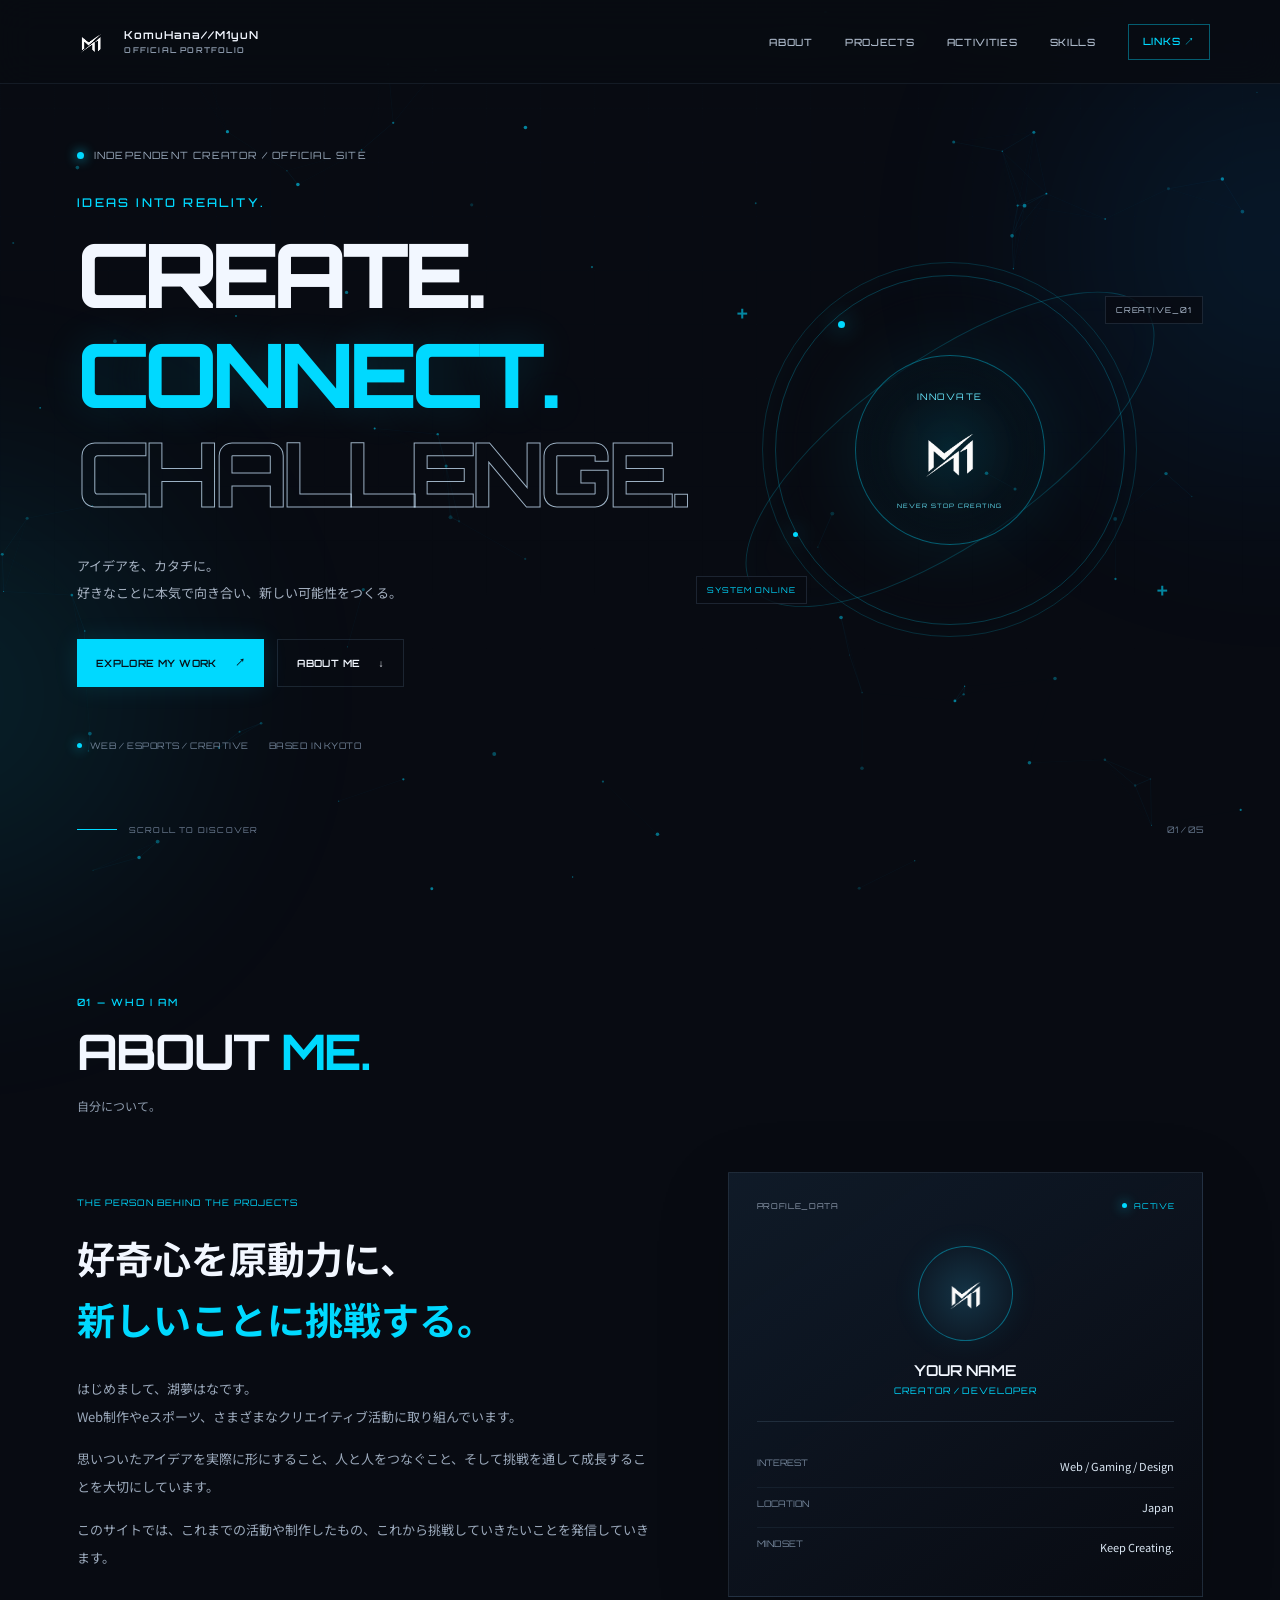
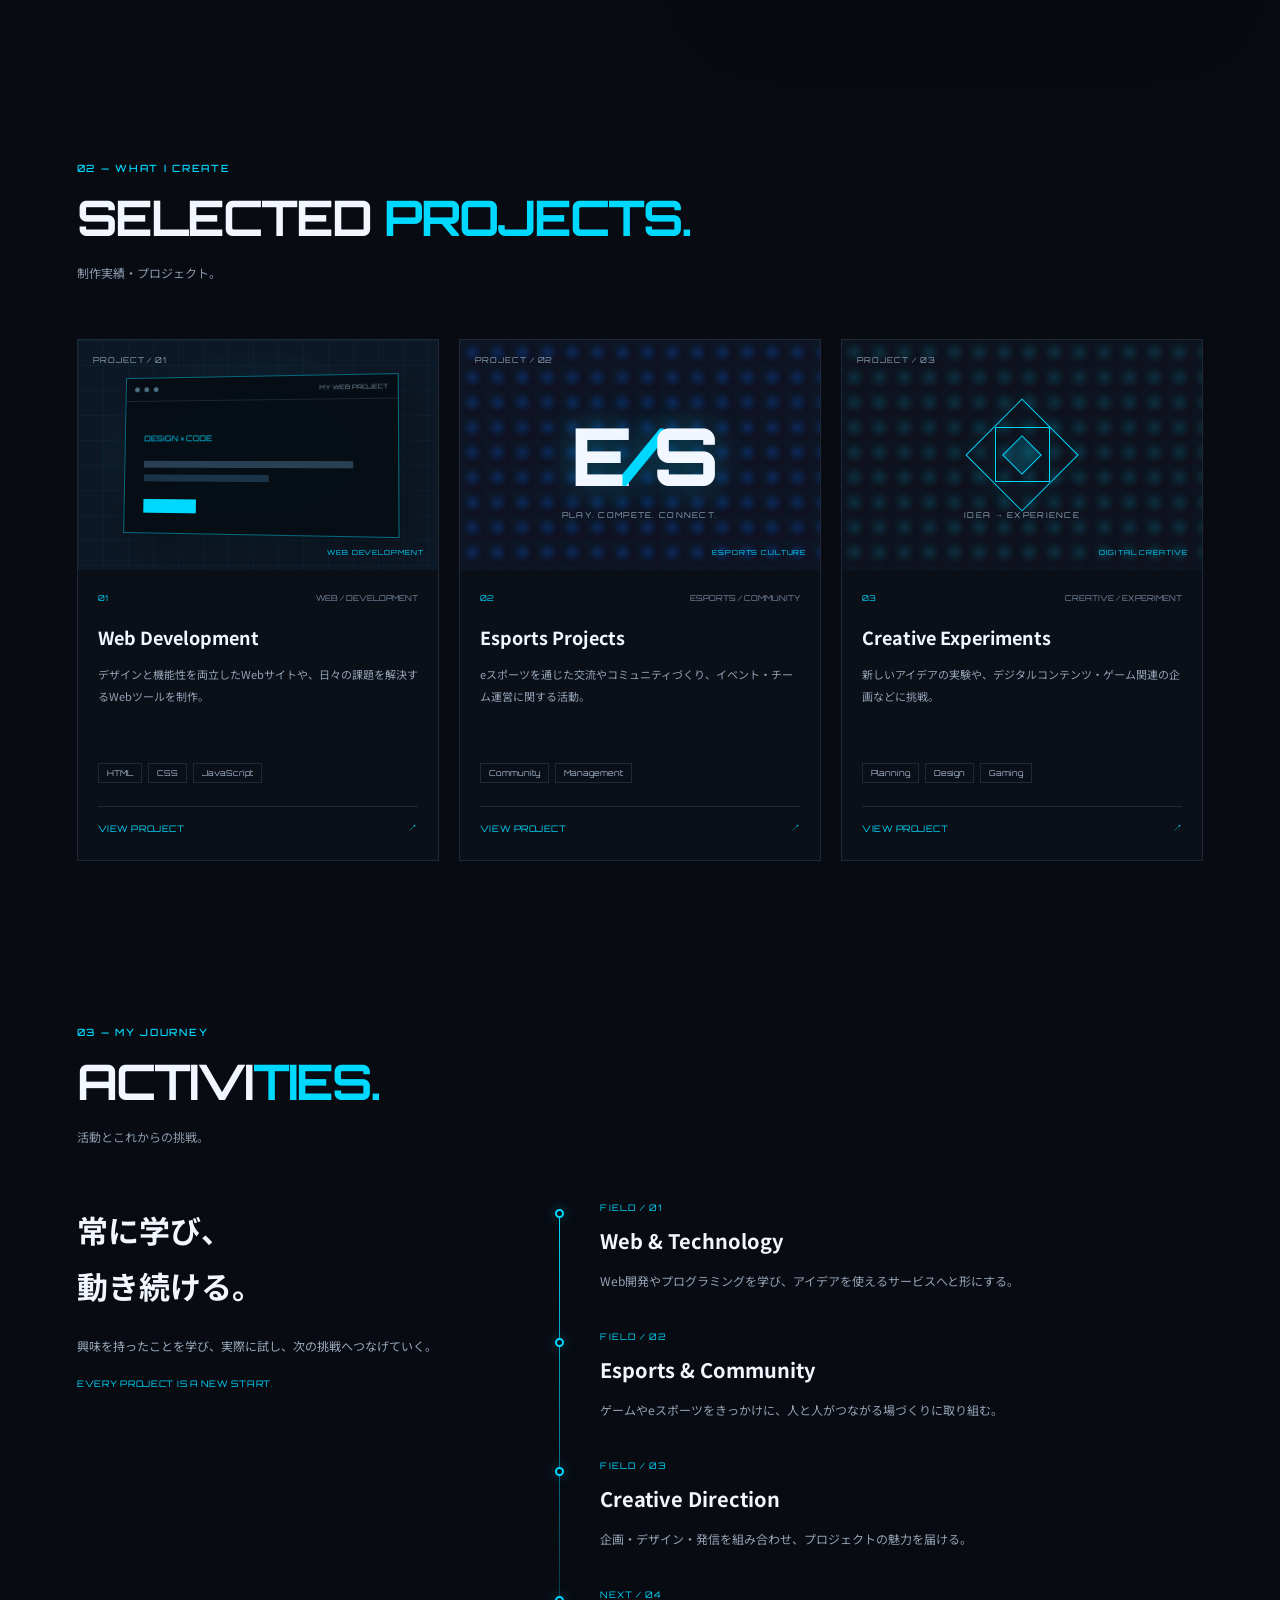
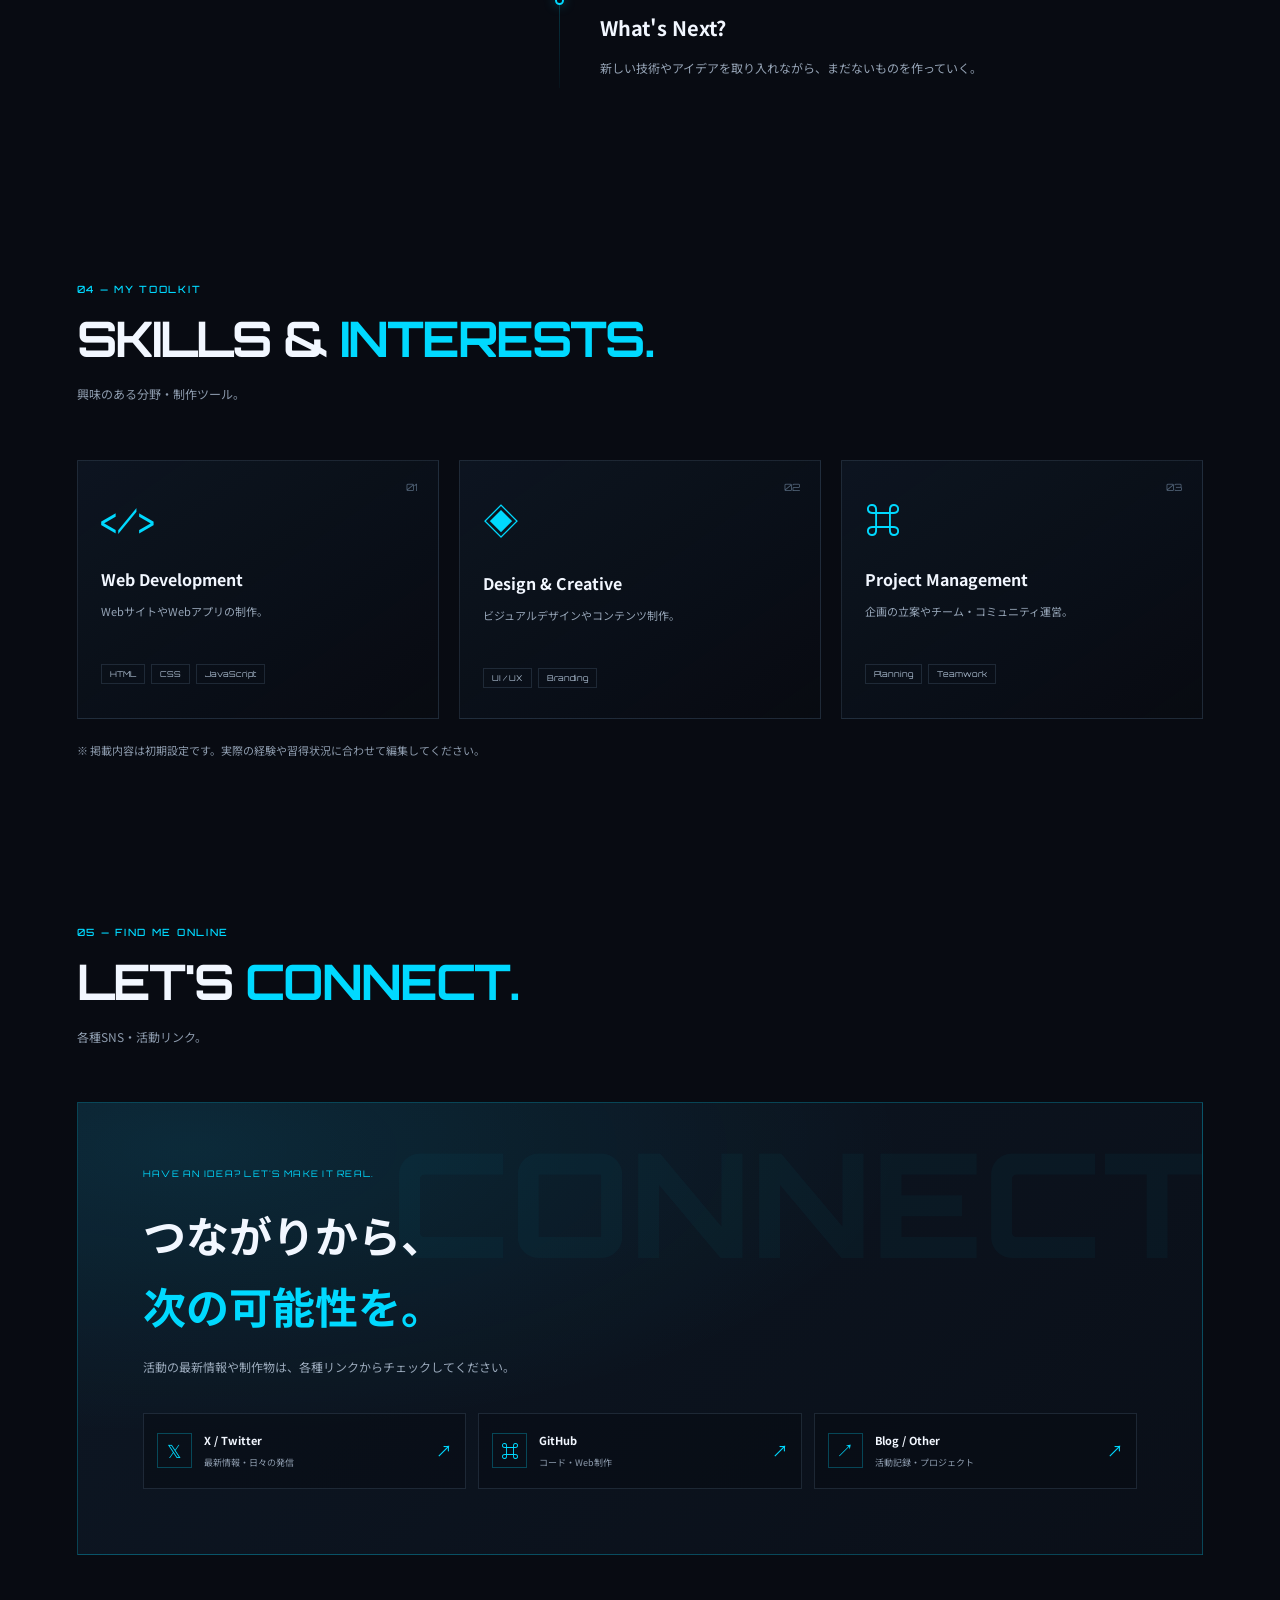
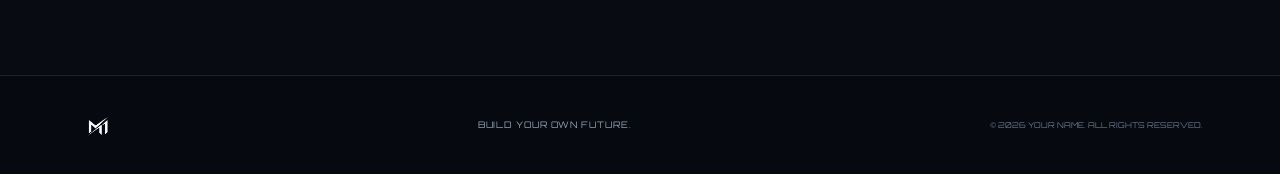
==== index.html @ 6ec0e67c "Update index.html" ====
<!DOCTYPE html>
<html lang="ja">
<head>
<meta charset="UTF-8">
<meta name="viewport" content="width=device-width, initial-scale=1">
<meta name="theme-color" content="#080B12">
<meta name="description" content="湖夢はな//M1yuNの公式サイト。Web制作、eスポーツ、クリエイティブ活動を紹介。">
<title>M1yuN | OFFICIAL PORTFOLIO</title>
<link rel="preconnect" href="https://fonts.googleapis.com"><link rel="preconnect" href="https://fonts.gstatic.com" crossorigin>
<link href="https://fonts.googleapis.com/css2?family=Orbitron:wght@400;500;600;700;800&family=Noto+Sans+JP:wght@400;500;600;700;800&display=swap" rel="stylesheet">
<link rel="icon" href="favicon.png" type="image/x-icon">
<link rel="stylesheet" href="style.css">
<script src="script.js" defer></script>
</head>
<body>
<a class="skip-link" href="#main">maincontents-tp</a>
<!-- LOADING -->
<div class="loader" id="loader" aria-label="Loading">
<div class="loader-inner">
<div class="loader-symbol"><img src="core-top.png" alt="symbol-logo"></div><p class="loader-name">KomuHana//M1yuN</p><div class="loader-track"><span></span></div><p class="loader-caption">INITIALIZING EXPERIENCE...</p></div></div>
<!-- BACKGROUND -->
<canvas id="particles" aria-hidden="true"></canvas>
<div class="background-grid" aria-hidden="true"></div><div class="background-glow glow-one" aria-hidden="true"></div><div class="background-glow glow-two" aria-hidden="true"></div>
<!-- HEADER -->
<header class="site-header" id="top">
<a href="#top" class="brand" aria-label="トップへ"><span class="brand-icon"><img src="core-top.png" alt=""></span><span class="brand-text">KomuHana//M1yuN<small>OFFICIAL PORTFOLIO</small></span></a>
<button class="menu-toggle" id="menuToggle" aria-label="メニューを開く" aria-expanded="false" aria-controls="navMenu"><span></span><span></span><span></span></button>
<nav class="nav-menu" id="navMenu" aria-label="メインナビゲーション">
<a href="#about">ABOUT</a><a href="#projects">PROJECTS</a><a href="#activities">ACTIVITIES</a><a href="#skills">SKILLS</a><a href="#links" class="nav-contact">LINKS <span>↗</span></a>
</nav></header>
<main id="main">
<!-- HERO -->
<section class="hero section-shell" aria-labelledby="hero-title">
<div class="hero-content"><div class="eyebrow reveal"><span class="status-dot"></span>INDEPENDENT CREATOR / OFFICIAL SITE</div><p class="hero-kicker reveal">IDEAS INTO REALITY.</p>
<h1 class="hero-title reveal" id="hero-title">CREATE.<br><span>CONNECT.</span><br><span class="outline-text">CHALLENGE.</span></h1>
<p class="hero-description reveal">アイデアを、カタチに。<br>好きなことに本気で向き合い、新しい可能性をつくる。</p>
<div class="hero-actions reveal"><a href="#projects" class="button button-primary">EXPLORE MY WORK <span>↗</span></a><a href="#about" class="button button-ghost">ABOUT ME <span>↓</span></a></div>
<div class="hero-meta reveal"><span><i></i> WEB / ESPORTS / CREATIVE</span><span>BASED IN KYOTO</span></div></div>
<div class="hero-visual reveal" aria-hidden="true">
<div class="orbit orbit-outer"></div>
<div class="orbit orbit-inner"></div>
<div class="orbit orbit-tilted"></div>
<div class="hero-core">
<span class="core-top">INNOVATE</span>
<span class="core-letter">
<img src="core-top.png" alt="core-logo">
</span>
<span class="core-bottom">NEVER STOP CREATING</span>
</div>
<span class="floating-label label-one">CREATIVE_01</span>
<span class="floating-label label-two">SYSTEM ONLINE</span>
<span class="visual-cross cross-one">+</span>
<span class="visual-cross cross-two">+</span>
</div>
<a href="#about" class="scroll-indicator" aria-label="下へスクロール">
<span class="scroll-line"></span>SCROLL TO DISCOVER</a><span class="hero-index">01 / 05</span>
</section>
<!-- ABOUT -->
<section class="section-shell content-section" id="about">
<div class="section-heading reveal">
<p class="section-index">01 — WHO I AM</p>
<h2>ABOUT <span>ME.</span></h2>
<p class="section-subtitle">自分について。</p>
</div>
<div class="about-layout">
<div class="about-main reveal">
<div class="about-tag">THE PERSON BEHIND THE PROJECTS</div><h3>好奇心を原動力に、<br><span class="accent-text">新しいことに挑戦する。</span></h3>
<p>はじめまして、湖夢はなです。<br>Web制作やeスポーツ、さまざまなクリエイティブ活動に取り組んでいます。</p>
<p>思いついたアイデアを実際に形にすること、人と人をつなぐこと、そして挑戦を通して成長することを大切にしています。</p>
<p>このサイトでは、これまでの活動や制作したもの、これから挑戦していきたいことを発信していきます。</p></div>
<div class="about-side reveal">
<div class="profile-card">
<div class="profile-top">
<span class="profile-code">PROFILE_DATA</span>
<span class="profile-status"><i></i> ACTIVE</span>
</div>
<div class="profile-avatar"><img src="core-top.png" alt="portfolio-logo"></div>
<h3>YOUR NAME</h3>
<p class="profile-role">CREATOR / DEVELOPER</p>
<div class="profile-divider"></div>
<dl class="profile-details">
<div><dt>INTEREST</dt><dd>Web / Gaming / Design</dd></div>
<div><dt>LOCATION</dt><dd>Japan</dd></div>
<div><dt>MINDSET</dt><dd>Keep Creating.</dd></div>
</dl></div></div></div>
</section>
<!-- PROJECTS -->
<section class="section-shell content-section" id="projects">
<div class="section-heading reveal">
<p class="section-index">02 — WHAT I CREATE</p>
<h2>SELECTED <span>PROJECTS.</span></h2>
<p class="section-subtitle">制作実績・プロジェクト。</p>
</div>
<div class="project-grid">
<article class="project-card reveal">
<div class="project-visual project-web">
<span class="project-number">PROJECT / 01</span>
<div class="mock-browser">
<div class="browser-bar"><i></i><i></i><i></i><span>MY WEB PROJECT</span></div>
<div class="browser-content">
<span class="mock-label">DESIGN × CODE</span>
<div class="mock-line"></div>
<div class="mock-line short"></div>
<div class="mock-button"></div>
</div></div>
<span class="project-visual-label">WEB DEVELOPMENT</span>
</div>
<div class="project-info">
<div class="project-meta"><span>01</span><span>WEB / DEVELOPMENT</span></div>
<h3>Web Development</h3>
<p>デザインと機能性を両立したWebサイトや、日々の課題を解決するWebツールを制作。</p>
<div class="tag-list"><span>HTML</span><span>CSS</span><span>JavaScript</span></div>
<a href="YOUR_WEB_PROJECT_URL" class="project-link" target="_blank" rel="noopener noreferrer">VIEW PROJECT <span>↗</span></a></div></article>
<article class="project-card reveal">
<div class="project-visual project-esports">
<span class="project-number">PROJECT / 02</span>
<div class="esports-mark">E<span>/</span>S</div>
<span class="esports-caption">PLAY. COMPETE. CONNECT.</span>
<span class="project-visual-label">ESPORTS CULTURE</span></div>
<div class="project-info">
<div class="project-meta"><span>02</span><span>ESPORTS / COMMUNITY</span></div>
<h3>Esports Projects</h3>
<p>eスポーツを通じた交流やコミュニティづくり、イベント・チーム運営に関する活動。</p>
<div class="tag-list"><span>Community</span><span>Management</span></div>
<a href="YOUR_ESPORTS_URL" class="project-link" target="_blank" rel="noopener noreferrer">VIEW PROJECT <span>↗</span></a></div> </article>
<article class="project-card reveal">
<div class="project-visual project-creative">
<span class="project-number">PROJECT / 03</span>
<div class="creative-symbol"><span></span><span></span><span></span></div>
<span class="creative-caption">IDEA → EXPERIENCE</span>
<span class="project-visual-label">DIGITAL CREATIVE</span></div>
<div class="project-info">
<div class="project-meta"><span>03</span><span>CREATIVE / EXPERIMENT</span></div>
<h3>Creative Experiments</h3>
<p>新しいアイデアの実験や、デジタルコンテンツ・ゲーム関連の企画などに挑戦。</p>
<div class="tag-list"><span>Planning</span><span>Design</span><span>Gaming</span></div>
<a href="YOUR_CREATIVE_URL" class="project-link" target="_blank" rel="noopener noreferrer">VIEW PROJECT <span>↗</span></a>
</div></article></div>
</section>
<!-- ACTIVITIES -->
<section class="section-shell content-section" id="activities">
<div class="section-heading reveal">
<p class="section-index">03 — MY JOURNEY</p>
<h2>ACTIVI<span>TIES.</span></h2><p class="section-subtitle">活動とこれからの挑戦。</p></div>

      <div class="activity-layout">
        <div class="activity-intro reveal">
          <h3>常に学び、<br>動き続ける。</h3>
          <p>興味を持ったことを学び、実際に試し、次の挑戦へつなげていく。</p>
          <p class="activity-highlight">EVERY PROJECT IS A NEW START.</p>
        </div>

        <div class="timeline">
          <article class="timeline-item reveal">
            <span class="timeline-dot"></span>
            <div class="timeline-label">FIELD / 01</div>
            <h3>Web & Technology</h3>
            <p>Web開発やプログラミングを学び、アイデアを使えるサービスへと形にする。</p>
          </article>
          <article class="timeline-item reveal">
            <span class="timeline-dot"></span>
            <div class="timeline-label">FIELD / 02</div>
            <h3>Esports & Community</h3>
            <p>ゲームやeスポーツをきっかけに、人と人がつながる場づくりに取り組む。</p>
          </article>
          <article class="timeline-item reveal">
            <span class="timeline-dot"></span>
            <div class="timeline-label">FIELD / 03</div>
            <h3>Creative Direction</h3>
            <p>企画・デザイン・発信を組み合わせ、プロジェクトの魅力を届ける。</p>
          </article>
          <article class="timeline-item reveal">
            <span class="timeline-dot"></span>
            <div class="timeline-label">NEXT / 04</div>
            <h3>What's Next?</h3>
            <p>新しい技術やアイデアを取り入れながら、まだないものを作っていく。</p>
          </article>
        </div>
      </div>
    </section>

    <!-- SKILLS -->
    <section class="section-shell content-section" id="skills">
      <div class="section-heading reveal">
        <p class="section-index">04 — MY TOOLKIT</p>
        <h2>SKILLS & <span>INTERESTS.</span></h2>
        <p class="section-subtitle">興味のある分野・制作ツール。</p>
      </div>

      <div class="skills-grid">
        <article class="skill-card reveal">
          <span class="skill-number">01</span>
          <span class="skill-icon">&lt;/&gt;</span>
          <h3>Web Development</h3>
          <p>WebサイトやWebアプリの制作。</p>
          <div class="tag-list"><span>HTML</span><span>CSS</span><span>JavaScript</span></div>
        </article>
        <article class="skill-card reveal">
          <span class="skill-number">02</span>
          <span class="skill-icon">◈</span>
          <h3>Design & Creative</h3>
          <p>ビジュアルデザインやコンテンツ制作。</p>
          <div class="tag-list"><span>UI / UX</span><span>Branding</span></div>
        </article>
        <article class="skill-card reveal">
          <span class="skill-number">03</span>
          <span class="skill-icon">⌘</span>
          <h3>Project Management</h3>
          <p>企画の立案やチーム・コミュニティ運営。</p>
          <div class="tag-list"><span>Planning</span><span>Teamwork</span></div>
        </article>
      </div>
      <p class="section-footnote reveal">※ 掲載内容は初期設定です。実際の経験や習得状況に合わせて編集してください。</p>
    </section>

    <!-- LINKS -->
    <section class="section-shell content-section links-section" id="links">
      <div class="section-heading reveal">
        <p class="section-index">05 — FIND ME ONLINE</p>
        <h2>LET'S <span>CONNECT.</span></h2>
        <p class="section-subtitle">各種SNS・活動リンク。</p>
      </div>

      <div class="connect-panel reveal">
        <p class="connect-overline">HAVE AN IDEA? LET'S MAKE IT REAL.</p>
        <h3>つながりから、<br><span>次の可能性を。</span></h3>
        <p>活動の最新情報や制作物は、各種リンクからチェックしてください。</p>
        <div class="social-links">
          <a href="YOUR_X_URL" target="_blank" rel="noopener noreferrer">
            <span class="social-icon">𝕏</span><span><strong>X / Twitter</strong><small>最新情報・日々の発信</small></span><span class="social-arrow">↗</span>
          </a>
          <a href="YOUR_GITHUB_URL" target="_blank" rel="noopener noreferrer">
            <span class="social-icon">⌘</span><span><strong>GitHub</strong><small>コード・Web制作</small></span><span class="social-arrow">↗</span>
          </a>
          <a href="YOUR_BLOG_URL" target="_blank" rel="noopener noreferrer">
            <span class="social-icon">↗</span><span><strong>Blog / Other</strong><small>活動記録・プロジェクト</small></span><span class="social-arrow">↗</span>
          </a>
        </div>
      </div>
    </section>
  </main>

  <!-- FOOTER -->
  <footer class="site-footer">
    <a href="#top" class="footer-brand" aria-label="トップへ戻る"><img src="core-top.png" alt="footer-logo"></a>
    <p>BUILD YOUR OWN FUTURE.</p>
    <p class="copyright">© <span id="year"></span> YOUR NAME. ALL RIGHTS RESERVED.</p>
      
  </footer>
</body>
</html>
---- style.css ----
/* =========================================
   YOUR NAME | OFFICIAL PORTFOLIO
   BLACK × NEON BLUE
========================================= */

:root {
  --bg: #080b12;
  --bg-soft: #0c111b;
  --panel: rgba(15, 23, 36, 0.78);
  --line: rgba(135, 173, 210, 0.16);
  --blue: #00d9ff;
  --blue-bright: #68eaff;
  --text: #f2f7ff;
  --muted: #8d9bad;
  --font-display: "Orbitron", sans-serif;
  --font-body: "Noto Sans JP", sans-serif;
  --container: 1180px;
}

* {
  box-sizing: border-box;
  margin: 0;
  padding: 0;
}

html {
  scroll-behavior: smooth;
  scroll-padding-top: 95px;
}

body {
  background: var(--bg);
  color: var(--text);
  font-family: var(--font-body);
  line-height: 1.8;
  overflow-x: hidden;
}

body.menu-open {
  overflow: hidden;
}

a {
  color: inherit;
  text-decoration: none;
}

button {
  font: inherit;
}

::selection {
  background: var(--blue);
  color: #061018;
}

.skip-link {
  position: fixed;
  top: 10px;
  left: 10px;
  z-index: 10001;
  padding: 10px 16px;
  background: var(--blue);
  color: #071018;
  transform: translateY(-150%);
}

.skip-link:focus {
  transform: translateY(0);
}

/* LOADING */

.loader {
  position: fixed;
  inset: 0;
  z-index: 10000;
  display: grid;
  place-items: center;
  background: #070a10;
  transition: opacity 0.65s ease, visibility 0.65s ease;
}

.loader.is-hidden {
  opacity: 0;
  visibility: hidden;
  pointer-events: none;
}

.loader-inner {
  width: min(280px, 80vw);
  text-align: center;
}

.loader-symbol {
  font-family: var(--font-display);
  font-size: 76px;
  font-weight: 800;
  line-height: 1.3;
  text-shadow: 0 0 35px rgba(0, 217, 255, 0.35);
}

.loader-symbol span,
.brand-icon span,
.profile-avatar span,
.core-letter span,
.footer-brand span {
  color: var(--blue);
}

.loader-name {
  font: 600 11px var(--font-display);
  letter-spacing: 0.2em;
}

.loader-track {
  height: 2px;
  margin: 28px 0 13px;
  background: #1c2837;
  overflow: hidden;
}

.loader-track span {
  display: block;
  width: 100%;
  height: 100%;
  background: var(--blue);
  transform-origin: left;
  animation: loading 1.25s ease-in-out both;
}

.loader-caption {
  color: var(--muted);
  font: 9px var(--font-display);
  letter-spacing: 0.12em;
}

@keyframes loading {
  from { transform: scaleX(0); }
  to { transform: scaleX(1); }
}

/* BACKGROUND */

#particles {
  position: fixed;
  inset: 0;
  z-index: -3;
  width: 100%;
  height: 100%;
  pointer-events: none;
}

.background-grid {
  position: fixed;
  inset: 0;
  z-index: -2;
  pointer-events: none;
  opacity: 0.22;
  background-image:
    linear-gradient(rgba(73, 125, 169, 0.08) 1px, transparent 1px),
    linear-gradient(90deg, rgba(73, 125, 169, 0.08) 1px, transparent 1px);
  background-size: 54px 54px;
  mask-image: linear-gradient(to bottom, black, transparent 85%);
}

.background-glow {
  position: fixed;
  z-index: -1;
  width: 400px;
  height: 400px;
  border-radius: 50%;
  filter: blur(130px);
  pointer-events: none;
  opacity: 0.12;
}

.glow-one {
  top: 5%;
  right: -200px;
  background: #008dff;
}

.glow-two {
  top: 55%;
  left: -250px;
  background: #00d9ff;
}

/* HEADER */

.site-header {
  position: sticky;
  top: 0;
  z-index: 100;
  display: flex;
  align-items: center;
  justify-content: space-between;
  min-height: 84px;
  padding: 0 max(5.5%, calc((100% - var(--container)) / 2));
  border-bottom: 1px solid rgba(135, 173, 210, 0.1);
  background: rgba(8, 11, 18, 0.82);
  backdrop-filter: blur(18px);
}

.brand {
  display: flex;
  align-items: center;
  gap: 12px;
}

.brand-icon {
  font: 800 31px var(--font-display);
}

.brand-text {
  font: 600 11px var(--font-display);
  letter-spacing: 0.09em;
}

.brand-text small {
  display: block;
  margin-top: 3px;
  color: var(--muted);
  font-size: 8px;
  letter-spacing: 0.15em;
}

.nav-menu {
  display: flex;
  align-items: center;
  gap: clamp(17px, 2.5vw, 35px);
}

.nav-menu a {
  color: #aab7c7;
  font: 500 10px var(--font-display);
  letter-spacing: 0.07em;
  transition: color 0.25s;
}

.nav-menu a:hover,
.nav-menu a.active {
  color: var(--blue);
}

.nav-menu .nav-contact {
  padding: 10px 14px;
  border: 1px solid rgba(0, 217, 255, 0.4);
  color: var(--blue);
}

.menu-toggle {
  display: none;
}

/* COMMON */

.section-shell {
  width: min(var(--container), 88%);
  margin-inline: auto;
}

.content-section {
  padding-top: 130px;
  padding-bottom: 35px;
}

.section-heading {
  margin-bottom: 55px;
}

.section-index {
  margin-bottom: 12px;
  color: var(--blue);
  font: 500 10px var(--font-display);
  letter-spacing: 0.17em;
}

.section-heading h2 {
  font: 700 clamp(29px, 5vw, 49px)/1.3 var(--font-display);
  letter-spacing: -0.04em;
}

.section-heading h2 span {
  color: var(--blue);
}

.section-subtitle {
  margin-top: 12px;
  color: var(--muted);
  font-size: 12px;
}

.accent-text {
  color: var(--blue);
}

.section-footnote {
  margin-top: 22px;
  color: var(--muted);
  font-size: 11px;
}

/* HERO */

.hero {
  position: relative;
  display: grid;
  grid-template-columns: 1.1fr 0.9fr;
  align-items: center;
  min-height: min(770px, calc(100svh - 84px));
  padding-top: 65px;
  padding-bottom: 115px;
}

.hero-content {
  position: relative;
  z-index: 2;
}

.eyebrow {
  display: flex;
  align-items: center;
  gap: 10px;
  margin-bottom: 34px;
  color: #9aaabc;
  font: 10px var(--font-display);
  letter-spacing: 0.12em;
}

.status-dot,
.profile-status i,
.hero-meta i {
  display: inline-block;
  width: 7px;
  height: 7px;
  border-radius: 50%;
  background: var(--blue);
  box-shadow: 0 0 12px var(--blue);
}

.hero-kicker {
  margin-bottom: 15px;
  color: var(--blue);
  font: 500 12px var(--font-display);
  letter-spacing: 0.2em;
}

.hero-title {
  font: 800 clamp(43px, 7.2vw, 89px)/1.12 var(--font-display);
  letter-spacing: -0.065em;
}

.hero-title > span:not(.outline-text) {
  color: var(--blue);
  text-shadow: 0 0 40px rgba(0, 217, 255, 0.15);
}

.outline-text {
  color: transparent;
  -webkit-text-stroke: 1px rgba(205, 232, 255, 0.75);
}

.hero-description {
  margin-top: 28px;
  color: #a4b0c0;
  font-size: 13px;
  line-height: 2.1;
}

.hero-actions {
  display: flex;
  flex-wrap: wrap;
  gap: 13px;
  margin-top: 32px;
}

.button {
  display: inline-flex;
  align-items: center;
  justify-content: center;
  gap: 18px;
  min-height: 48px;
  padding: 0 19px;
  font: 600 10px var(--font-display);
  letter-spacing: 0.04em;
  transition: transform 0.25s, background 0.25s, border-color 0.25s;
}

.button:hover {
  transform: translateY(-3px);
}

.button-primary {
  background: var(--blue);
  color: #061018;
  box-shadow: 0 0 25px rgba(0, 217, 255, 0.12);
}

.button-primary:hover {
  background: #8aeeff;
  box-shadow: 0 0 32px rgba(0, 217, 255, 0.22);
}

.button-ghost {
  border: 1px solid var(--line);
  color: var(--text);
}

.button-ghost:hover {
  border-color: var(--blue);
}

.hero-meta {
  display: flex;
  flex-wrap: wrap;
  gap: 20px;
  margin-top: 53px;
  color: #6f8095;
  font: 9px var(--font-display);
  letter-spacing: 0.06em;
}

.hero-meta span {
  display: flex;
  align-items: center;
  gap: 8px;
}

.hero-meta i {
  width: 5px;
  height: 5px;
}

.hero-visual {
  position: relative;
  display: grid;
  place-items: center;
  min-height: 440px;
  perspective: 800px;
}

.orbit {
  position: absolute;
  width: min(350px, 75vw);
  aspect-ratio: 1;
  border: 1px solid rgba(0, 217, 255, 0.23);
  border-radius: 50%;
  box-shadow: inset 0 0 35px rgba(0, 217, 255, 0.025);
}

.orbit-outer {
  animation: orbit-spin 30s linear infinite;
}

.orbit-outer::before,
.orbit-inner::before {
  content: "";
  position: absolute;
  top: 13%;
  left: 18%;
  width: 7px;
  height: 7px;
  border-radius: 50%;
  background: var(--blue);
  box-shadow: 0 0 22px var(--blue);
}

.orbit-inner {
  width: 74%;
  border-color: rgba(0, 217, 255, 0.17);
  animation: orbit-spin 22s linear infinite reverse;
}

.orbit-inner::before {
  top: 72%;
  left: 8%;
  width: 5px;
  height: 5px;
}

.orbit-tilted {
  width: 95%;
  height: 42%;
  border-radius: 50%;
  transform: rotate(-35deg);
  border-color: rgba(0, 217, 255, 0.2);
}

.hero-core {
  position: relative;
  display: flex;
  align-items: center;
  justify-content: center;
  flex-direction: column;
  width: 190px;
  height: 190px;
  border: 1px solid rgba(0, 217, 255, 0.4);
  border-radius: 50%;
  background: radial-gradient(circle, rgba(0, 217, 255, 0.13), rgba(8, 11, 18, 0.6) 68%);
  box-shadow: 0 0 80px rgba(0, 217, 255, 0.09), inset 0 0 40px rgba(0, 217, 255, 0.08);
  animation: core-float 5s ease-in-out infinite;
}

.core-letter {
  font: 800 92px/1 var(--font-display);
  letter-spacing: -0.12em;
  margin-right: 10px;
}

.core-top,
.core-bottom {
  color: var(--blue-bright);
  font: 9px var(--font-display);
  letter-spacing: 0.17em;
}

.core-bottom {
  font-size: 6px;
}

.floating-label {
  position: absolute;
  padding: 8px 10px;
  border: 1px solid var(--line);
  background: rgba(8, 11, 18, 0.8);
  color: #b6c5d8;
  font: 8px var(--font-display);
  letter-spacing: 0.12em;
}

.label-one {
  top: 15%;
  right: 0;
}

.label-two {
  bottom: 15%;
  left: 0;
  color: var(--blue);
}

.visual-cross {
  position: absolute;
  color: var(--blue);
  font: 25px var(--font-display);
  opacity: 0.6;
}

.cross-one {
  top: 15%;
  left: 8%;
}

.cross-two {
  right: 7%;
  bottom: 15%;
}

.scroll-indicator {
  position: absolute;
  bottom: 31px;
  left: 0;
  display: flex;
  align-items: center;
  gap: 12px;
  color: #718198;
  font: 8px var(--font-display);
  letter-spacing: 0.15em;
}

.scroll-line {
  display: inline-block;
  width: 40px;
  height: 1px;
  background: var(--blue);
  transform-origin: left;
  animation: line-pulse 2s ease-in-out infinite;
}

.hero-index {
  position: absolute;
  right: 0;
  bottom: 31px;
  color: #65768b;
  font: 9px var(--font-display);
}

/* ABOUT */

.about-layout {
  display: grid;
  grid-template-columns: 1.1fr 0.9fr;
  gap: 70px;
  align-items: center;
}

.about-tag {
  margin-bottom: 20px;
  color: var(--blue);
  font: 9px var(--font-display);
  letter-spacing: 0.12em;
}

.about-main h3 {
  margin-bottom: 25px;
  font-size: clamp(24px, 3.5vw, 38px);
  line-height: 1.6;
}

.about-main p {
  margin-top: 15px;
  color: #9ba9bb;
  font-size: 13px;
  line-height: 2.15;
}

.profile-card {
  padding: 28px;
  border: 1px solid var(--line);
  background: linear-gradient(145deg, rgba(17, 28, 43, 0.9), rgba(8, 11, 18, 0.85));
  box-shadow: 0 20px 70px rgba(0, 0, 0, 0.15);
}

.profile-top {
  display: flex;
  align-items: center;
  justify-content: space-between;
  color: var(--muted);
  font: 8px var(--font-display);
  letter-spacing: 0.08em;
}

.profile-status {
  display: flex;
  align-items: center;
  gap: 7px;
  color: var(--blue);
}

.profile-status i {
  width: 5px;
  height: 5px;
}

.profile-avatar {
  display: grid;
  place-items: center;
  width: 95px;
  height: 95px;
  margin: 35px auto 20px;
  border: 1px solid rgba(0, 217, 255, 0.4);
  border-radius: 50%;
  background: radial-gradient(circle, #143345, #0b111c);
  font: 700 43px var(--font-display);
  box-shadow: 0 0 30px rgba(0, 217, 255, 0.08);
}

.profile-card h3 {
  text-align: center;
  font: 600 15px var(--font-display);
}

.profile-role {
  margin-top: 5px;
  color: var(--blue);
  text-align: center;
  font: 9px var(--font-display);
  letter-spacing: 0.1em;
}

.profile-divider {
  height: 1px;
  margin: 25px 0;
  background: var(--line);
}

.profile-details > div {
  display: flex;
  justify-content: space-between;
  gap: 15px;
  padding: 10px 0;
  border-bottom: 1px solid rgba(135, 173, 210, 0.08);
}

.profile-details > div:last-child {
  border-bottom: 0;
}

.profile-details dt {
  color: #75869b;
  font: 9px var(--font-display);
}

.profile-details dd {
  color: #dbe7f4;
  font-size: 11px;
  text-align: right;
}

/* PROJECTS */

.project-grid {
  display: grid;
  grid-template-columns: repeat(3, minmax(0, 1fr));
  gap: 20px;
}

.project-card {
  min-width: 0;
  border: 1px solid var(--line);
  background: rgba(12, 17, 27, 0.8);
  transition: transform 0.3s, border-color 0.3s;
}

.project-card:hover {
  transform: translateY(-6px);
  border-color: rgba(0, 217, 255, 0.55);
}

.project-visual {
  position: relative;
  display: grid;
  place-items: center;
  min-height: 230px;
  overflow: hidden;
  background-color: #0d1826;
  background-image:
    linear-gradient(rgba(0, 217, 255, 0.04) 1px, transparent 1px),
    linear-gradient(90deg, rgba(0, 217, 255, 0.04) 1px, transparent 1px);
  background-size: 25px 25px;
}

.project-number,
.project-visual-label {
  position: absolute;
  z-index: 2;
  color: #8ca3b9;
  font: 8px var(--font-display);
  letter-spacing: 0.12em;
}

.project-number {
  top: 15px;
  left: 15px;
}

.project-visual-label {
  right: 14px;
  bottom: 13px;
  color: var(--blue);
  font-size: 7px;
}

.project-web {
  background-image:
    radial-gradient(ellipse at center, rgba(0, 217, 255, 0.13), transparent 65%),
    linear-gradient(rgba(0, 217, 255, 0.04) 1px, transparent 1px),
    linear-gradient(90deg, rgba(0, 217, 255, 0.04) 1px, transparent 1px);
  background-size: auto, 25px 25px, 25px 25px;
}

.mock-browser {
  width: 77%;
  border: 1px solid rgba(0, 217, 255, 0.45);
  background: rgba(6, 12, 20, 0.94);
  transform: perspective(600px) rotateY(-8deg) rotateX(3deg);
  box-shadow: 12px 15px 35px rgba(0, 0, 0, 0.35);
}

.browser-bar {
  display: flex;
  align-items: center;
  gap: 5px;
  height: 24px;
  padding: 0 9px;
  border-bottom: 1px solid var(--line);
}

.browser-bar i {
  width: 5px;
  height: 5px;
  border-radius: 50%;
  background: #4c7187;
}

.browser-bar span {
  margin-left: auto;
  color: #7f95a9;
  font: 6px var(--font-display);
}

.browser-content {
  padding: 20px;
}

.mock-label {
  color: var(--blue);
  font: 8px var(--font-display);
}

.mock-line {
  width: 90%;
  height: 7px;
  margin-top: 12px;
  background: #294054;
}

.mock-line.short {
  width: 55%;
  margin-top: 7px;
  background: #1b3447;
}

.mock-button {
  width: 55px;
  height: 14px;
  margin-top: 18px;
  background: var(--blue);
}

.project-esports {
  background-image:
    radial-gradient(circle at center, rgba(0, 110, 255, 0.23), transparent 55%),
    linear-gradient(135deg, #0c1726, #101021);
}

.esports-mark {
  font: 800 80px var(--font-display);
  letter-spacing: -0.13em;
  text-shadow: 0 0 35px rgba(0, 217, 255, 0.3);
}

.esports-mark span {
  color: var(--blue);
}

.esports-caption,
.creative-caption {
  position: absolute;
  bottom: 50px;
  color: #8ba4ba;
  font: 8px var(--font-display);
  letter-spacing: 0.16em;
}

.project-creative {
  background-image:
    radial-gradient(ellipse at center, rgba(0, 217, 255, 0.14), transparent 60%),
    linear-gradient(135deg, #0b1521, #10101b);
}

.creative-symbol {
  position: relative;
  display: flex;
  align-items: center;
  justify-content: center;
  width: 130px;
  height: 130px;
}

.creative-symbol span {
  position: absolute;
  width: 80px;
  height: 80px;
  border: 1px solid var(--blue);
  transform: rotate(45deg);
  box-shadow: 0 0 25px rgba(0, 217, 255, 0.08);
}

.creative-symbol span:nth-child(2) {
  width: 55px;
  height: 55px;
  transform: rotate(0);
}

.creative-symbol span:nth-child(3) {
  width: 28px;
  height: 28px;
  background: rgba(0, 217, 255, 0.18);
  transform: rotate(45deg);
}

.project-info {
  padding: 23px 20px 25px;
}

.project-meta {
  display: flex;
  justify-content: space-between;
  gap: 8px;
  color: var(--blue);
  font: 8px var(--font-display);
}

.project-meta span:last-child {
  color: #788a9f;
  text-align: right;
}

.project-info h3 {
  margin-top: 18px;
  font-size: 18px;
}

.project-info p {
  min-height: 83px;
  margin-top: 10px;
  color: #95a3b5;
  font-size: 11px;
  line-height: 2;
}

.tag-list {
  display: flex;
  flex-wrap: wrap;
  gap: 6px;
  margin-top: 17px;
}

.tag-list span {
  padding: 4px 8px;
  border: 1px solid var(--line);
  color: #a9bacd;
  font: 8px var(--font-display);
}

.project-link {
  display: flex;
  align-items: center;
  justify-content: space-between;
  margin-top: 23px;
  padding-top: 15px;
  border-top: 1px solid var(--line);
  color: var(--blue);
  font: 9px var(--font-display);
  letter-spacing: 0.06em;
}

.project-link span {
  transition: transform 0.2s;
}

.project-link:hover span {
  transform: translate(3px, -3px);
}

/* ACTIVITIES */

.activity-layout {
  display: grid;
  grid-template-columns: 0.75fr 1.25fr;
  gap: 90px;
}

.activity-intro {
  align-self: start;
  position: sticky;
  top: 125px;
}

.activity-intro h3 {
  font-size: 31px;
  line-height: 1.8;
}

.activity-intro p {
  margin-top: 20px;
  color: #9aa9bb;
  font-size: 12px;
  line-height: 2;
}

.activity-intro .activity-highlight {
  color: var(--blue);
  font: 9px var(--font-display);
  letter-spacing: 0.08em;
}

.timeline {
  position: relative;
  padding-left: 30px;
}

.timeline::before {
  content: "";
  position: absolute;
  top: 8px;
  bottom: 30px;
  left: 4px;
  width: 1px;
  background: linear-gradient(var(--blue), rgba(0, 217, 255, 0.04));
}

.timeline-item {
  position: relative;
  padding: 0 0 38px 15px;
}

.timeline-dot {
  position: absolute;
  top: 7px;
  left: -30px;
  width: 9px;
  height: 9px;
  border: 2px solid var(--blue);
  border-radius: 50%;
  background: var(--bg);
  box-shadow: 0 0 12px rgba(0, 217, 255, 0.35);
}

.timeline-label {
  color: var(--blue);
  font: 9px var(--font-display);
  letter-spacing: 0.12em;
}

.timeline-item h3 {
  margin-top: 10px;
  font-size: 20px;
}

.timeline-item p {
  max-width: 480px;
  margin-top: 10px;
  color: #95a3b5;
  font-size: 12px;
  line-height: 2;
}

/* SKILLS */

.skills-grid {
  display: grid;
  grid-template-columns: repeat(3, minmax(0, 1fr));
  gap: 20px;
}

.skill-card {
  position: relative;
  padding: 27px 23px 30px;
  border: 1px solid var(--line);
  background: linear-gradient(145deg, rgba(14, 23, 35, 0.84), rgba(8, 11, 18, 0.72));
  transition: border-color 0.25s, transform 0.25s;
}

.skill-card:hover {
  border-color: rgba(0, 217, 255, 0.4);
  transform: translateY(-4px);
}

.skill-number {
  position: absolute;
  top: 20px;
  right: 20px;
  color: #526479;
  font: 10px var(--font-display);
}

.skill-icon {
  display: block;
  margin: 10px 0 22px;
  color: var(--blue);
  font: 36px var(--font-display);
}

.skill-card h3 {
  font-size: 16px;
}

.skill-card p {
  min-height: 45px;
  margin-top: 9px;
  color: #96a5b7;
  font-size: 11px;
}

/* LINKS */

.links-section {
  padding-bottom: 120px;
}

.connect-panel {
  position: relative;
  overflow: hidden;
  padding: clamp(28px, 6vw, 65px);
  border: 1px solid rgba(0, 217, 255, 0.25);
  background:
    radial-gradient(ellipse at 10% 10%, rgba(0, 217, 255, 0.1), transparent 50%),
    linear-gradient(135deg, #0d1724, #0a0f18);
}

.connect-panel::after {
  content: "CONNECT";
  position: absolute;
  top: 8px;
  right: -10px;
  color: rgba(0, 217, 255, 0.035);
  font: 800 clamp(60px, 12vw, 145px) var(--font-display);
  pointer-events: none;
}

.connect-overline {
  color: var(--blue);
  font: 9px var(--font-display);
  letter-spacing: 0.14em;
}

.connect-panel h3 {
  position: relative;
  z-index: 1;
  margin-top: 20px;
  font-size: clamp(27px, 4.5vw, 43px);
  line-height: 1.65;
}

.connect-panel h3 span {
  color: var(--blue);
}

.connect-panel > p:not(.connect-overline) {
  margin-top: 15px;
  color: #9aa9bb;
  font-size: 12px;
}

.social-links {
  display: grid;
  grid-template-columns: repeat(3, minmax(0, 1fr));
  gap: 12px;
  margin-top: 35px;
}

.social-links a {
  display: flex;
  align-items: center;
  gap: 12px;
  min-width: 0;
  padding: 17px 13px;
  border: 1px solid var(--line);
  background: rgba(6, 10, 17, 0.45);
  transition: border-color 0.25s, background 0.25s;
}

.social-links a:hover {
  border-color: var(--blue);
  background: rgba(0, 217, 255, 0.05);
}

.social-icon {
  display: grid;
  place-items: center;
  flex-shrink: 0;
  width: 35px;
  height: 35px;
  border: 1px solid rgba(0, 217, 255, 0.28);
  color: var(--blue);
  font: 18px var(--font-display);
}

.social-links a > span:nth-child(2) {
  min-width: 0;
}

.social-links strong {
  display: block;
  font-size: 11px;
}

.social-links small {
  display: block;
  margin-top: 4px;
  color: #8d9bad;
  font-size: 9px;
}

.social-arrow {
  margin-left: auto;
  color: var(--blue);
}

/* FOOTER */

.site-footer {
  display: flex;
  flex-wrap: wrap;
  align-items: center;
  justify-content: space-between;
  gap: 20px;
  padding: 28px 6%;
  border-top: 1px solid var(--line);
  background: rgba(6, 9, 15, 0.7);
}

.footer-brand {
  font: 800 27px var(--font-display);
}

.site-footer > p:not(.copyright) {
  color: #91a2b5;
  font: 9px var(--font-display);
  letter-spacing: 0.1em;
}

.site-footer .copyright {
  color: #66768a;
  font: 8px var(--font-display);
}

.back-top {
  color: var(--blue);
  font: 9px var(--font-display);
}

/* SCROLL REVEAL */

.reveal {
  opacity: 0;
  transform: translateY(25px);
  transition:
    opacity 0.75s ease,
    transform 0.75s cubic-bezier(0.2, 0.7, 0.2, 1);
}

.reveal.is-visible {
  opacity: 1;
  transform: translateY(0);
}

/* ANIMATIONS */

@keyframes orbit-spin {
  to { transform: rotate(360deg); }
}

@keyframes core-float {
  0%, 100% { translate: 0 0; }
  50% { translate: 0 -10px; }
}

@keyframes line-pulse {
  0%, 100% { transform: scaleX(0.55); opacity: 0.5; }
  50% { transform: scaleX(1); opacity: 1; }
}

/* TABLET */

@media (max-width: 900px) {
  .site-header {
    min-height: 74px;
    padding-inline: 5%;
  }

  .nav-menu {
    gap: 16px;
  }

  .nav-menu a {
    font-size: 9px;
  }

  .hero {
    grid-template-columns: 1fr 0.8fr;
    min-height: 670px;
  }

  .hero-visual {
    min-height: 340px;
  }

  .hero-core {
    width: 145px;
    height: 145px;
  }

  .core-letter {
    font-size: 70px;
  }

  .orbit {
    width: 100%;
  }

  .about-layout {
    gap: 35px;
  }

  .project-grid,
  .skills-grid {
    gap: 12px;
  }

  .project-info {
    padding: 18px 14px 20px;
  }

  .project-info h3 {
    font-size: 15px;
  }

  .project-info p {
    min-height: 105px;
  }

  .activity-layout {
    gap: 45px;
  }

  .social-links {
    grid-template-columns: 1fr;
  }
}

/* MOBILE */

@media (max-width: 640px) {
  html {
    scroll-padding-top: 75px;
  }

  .site-header {
    min-height: 70px;
    padding-inline: 5%;
  }

  .brand-icon {
    font-size: 27px;
  }

  .brand-text {
    font-size: 9px;
  }

  .brand-text small {
    font-size: 7px;
  }

  .menu-toggle {
    position: relative;
    z-index: 102;
    display: flex;
    flex-direction: column;
    justify-content: center;
    gap: 6px;
    width: 42px;
    height: 42px;
    padding: 9px;
    border: 1px solid var(--line);
    background: rgba(8, 11, 18, 0.9);
    cursor: pointer;
  }

  .menu-toggle span {
    display: block;
    width: 100%;
    height: 1px;
    background: var(--blue);
    transition: transform 0.25s, opacity 0.25s;
  }

  .menu-toggle[aria-expanded="true"] span:first-child {
    transform: translateY(7px) rotate(45deg);
  }

  .menu-toggle[aria-expanded="true"] span:nth-child(2) {
    opacity: 0;
  }

  .menu-toggle[aria-expanded="true"] span:last-child {
    transform: translateY(-7px) rotate(-45deg);
  }

  .nav-menu {
    position: fixed;
    inset: 0;
    z-index: 101;
    display: flex;
    flex-direction: column;
    align-items: stretch;
    justify-content: center;
    gap: 0;
    padding: 85px 10% 45px;
    background: rgba(7, 10, 17, 0.98);
    opacity: 0;
    visibility: hidden;
    transform: translateY(-10px);
    transition: opacity 0.25s, visibility 0.25s, transform 0.25s;
  }

  .nav-menu.is-open {
    opacity: 1;
    visibility: visible;
    transform: translateY(0);
  }

  .nav-menu a {
    padding: 20px 0;
    border-bottom: 1px solid var(--line);
    font-size: 13px;
  }

  .nav-menu .nav-contact {
    margin-top: 20px;
    padding: 15px;
    text-align: center;
  }

  .section-shell {
    width: 89%;
  }

  .hero {
    display: flex;
    flex-direction: column;
    align-items: stretch;
    justify-content: flex-start;
    min-height: auto;
    padding-top: 80px;
    padding-bottom: 100px;
  }

  .eyebrow {
    margin-bottom: 28px;
    font-size: 8px;
  }

  .hero-kicker {
    font-size: 10px;
  }

  .hero-title {
    font-size: clamp(42px, 11.5vw, 67px);
  }

  .hero-description {
    margin-top: 24px;
    font-size: 12px;
  }

  .hero-actions {
    gap: 9px;
  }

  .button {
    min-height: 45px;
    gap: 10px;
    padding-inline: 13px;
    font-size: 8px;
  }

  .hero-meta {
    gap: 12px;
    margin-top: 32px;
    font-size: 7px;
  }

  .hero-visual {
    min-height: 310px;
    margin-top: 15px;
  }

  .orbit {
    width: min(300px, 85vw);
  }

  .orbit-tilted {
    width: 95%;
  }

  .hero-core {
    width: 145px;
    height: 145px;
  }

  .core-letter {
    font-size: 72px;
  }

  .floating-label {
    font-size: 7px;
  }

  .label-one {
    right: 1%;
  }

  .label-two {
    left: 1%;
  }

  .scroll-indicator {
    bottom: 35px;
    font-size: 7px;
  }

  .hero-index {
    bottom: 35px;
    font-size: 8px;
  }

  .content-section {
    padding-top: 85px;
    padding-bottom: 20px;
  }

  .section-heading {
    margin-bottom: 32px;
  }

  .section-heading h2 {
    font-size: clamp(26px, 7.5vw, 38px);
    overflow-wrap: anywhere;
  }

  .section-index {
    font-size: 8px;
  }

  .section-subtitle {
    font-size: 11px;
  }

  .about-layout,
  .activity-layout {
    grid-template-columns: 1fr;
    gap: 30px;
  }

  .about-main h3 {
    font-size: 25px;
  }

  .about-main p {
    font-size: 12px;
  }

  .profile-card {
    padding: 23px;
  }

  .project-grid,
  .skills-grid {
    grid-template-columns: 1fr;
    gap: 17px;
  }

  .project-visual {
    min-height: 225px;
  }

  .project-info {
    padding: 23px 20px;
  }

  .project-info h3 {
    font-size: 18px;
  }

  .project-info p {
    min-height: auto;
    font-size: 12px;
  }

  .activity-intro {
    position: static;
  }

  .activity-intro h3 {
    font-size: 27px;
  }

  .timeline {
    padding-left: 25px;
  }

  .timeline-dot {
    left: -25px;
  }

  .timeline-item h3 {
    font-size: 18px;
  }

  .timeline-item p {
    font-size: 11px;
  }

  .skill-card {
    padding: 25px 22px;
  }

  .skill-card p {
    min-height: auto;
  }

  .links-section {
    padding-bottom: 80px;
  }

  .connect-panel {
    padding: 27px 20px;
  }

  .connect-overline {
    font-size: 7px;
  }

  .connect-panel h3 {
    font-size: 28px;
  }

  .connect-panel > p:not(.connect-overline) {
    font-size: 11px;
  }

  .social-links {
    gap: 9px;
  }

  .social-links a {
    padding: 14px 11px;
  }

  .site-footer {
    flex-direction: column;
    gap: 13px;
    padding: 28px 5%;
    text-align: center;
  }

  .site-footer .copyright {
    font-size: 7px;
  }
}

/* ACCESSIBILITY */

@media (prefers-reduced-motion: reduce) {
  *,
  *::before,
  *::after {
    scroll-behavior: auto !important;
    animation-duration: 0.01ms !important;
    animation-iteration-count: 1 !important;
    transition-duration: 0.01ms !important;
  }

  .reveal {
    opacity: 1;
    transform: none;
  }
}

/* =========================================
   CUSTOM LOGO IMAGE
========================================= */

/* ローディング画面 */
.loader-symbol {
  display: grid;
  place-items: center;
  width: 110px;
  height: 110px;
  margin: 0 auto 12px;
  font-size: 0;
}

.loader-symbol img {
  display: block;
  width: 100%;
  height: 100%;
  object-fit: contain;
  filter: drop-shadow(0 0 18px rgba(0, 217, 255, 0.25));
}

/* ヒーロー中央 */
.core-letter {
  display: flex;
  align-items: center;
  justify-content: center;
  width: 110px;
  height: 100px;
  margin: 0;
  font-size: 0;
  letter-spacing: 0;
}

.core-letter img {
  display: block;
  width: 100%;
  height: 100%;
  object-fit: contain;
}

/* プロフィール */
.profile-avatar {
  overflow: hidden;
  padding: 15px;
}

.profile-avatar img {
  display: block;
  width: 100%;
  height: 100%;
  object-fit: contain;
}

/* フッター */
.footer-brand {
  display: inline-flex;
  align-items: center;
  justify-content: center;
  width: 42px;
  height: 42px;
}

.footer-brand img {
  display: block;
  width: 100%;
  height: 100%;
  object-fit: contain;
}

/* スマホ */
@media (max-width: 640px) {
  .loader-symbol {
    width: 95px;
    height: 95px;
  }

  .core-letter {
    width: 90px;
    height: 85px;
  }
}

/* ヘッダーのロゴ画像 */
.brand-icon {
  display: flex;
  align-items: center;
  justify-content: center;
  width: 42px;
  height: 42px;
  flex-shrink: 0;
}

.brand-icon img {
  display: block;
  width: 100%;
  height: 100%;
  object-fit: contain;
}
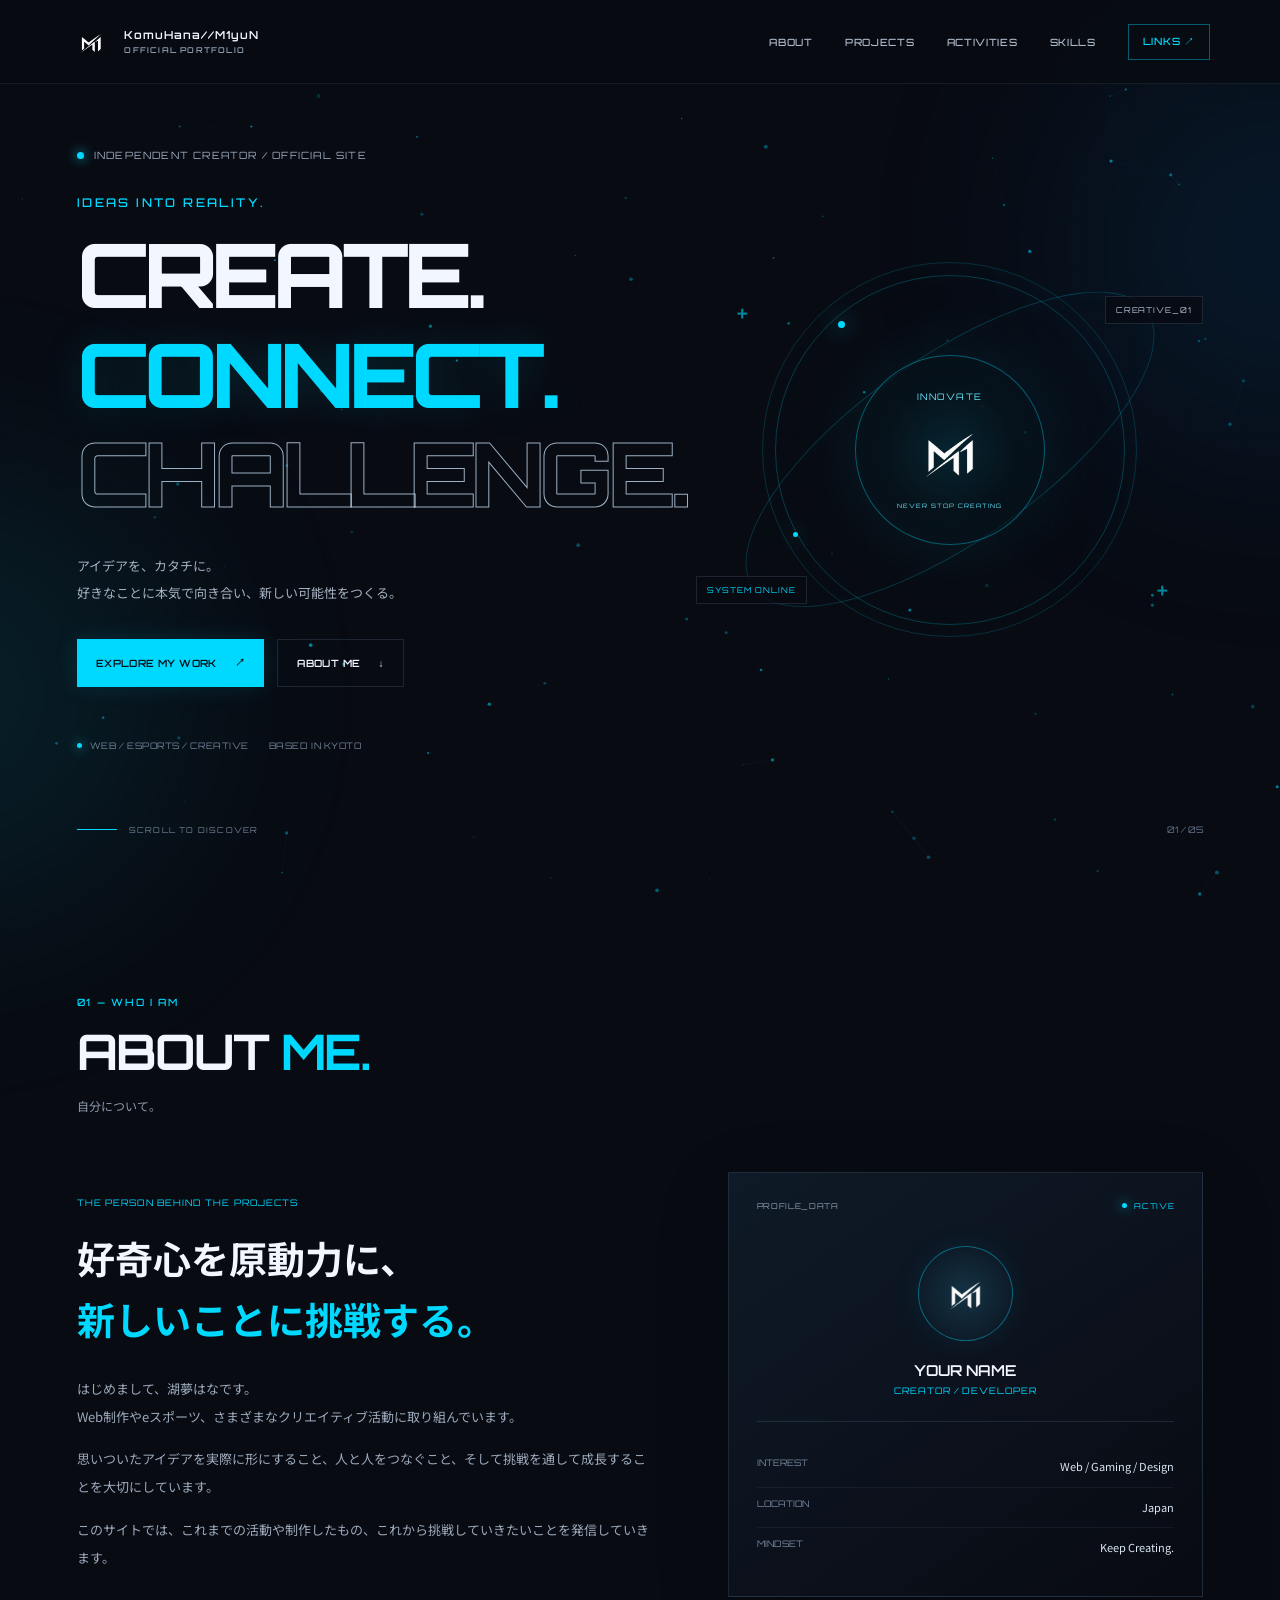
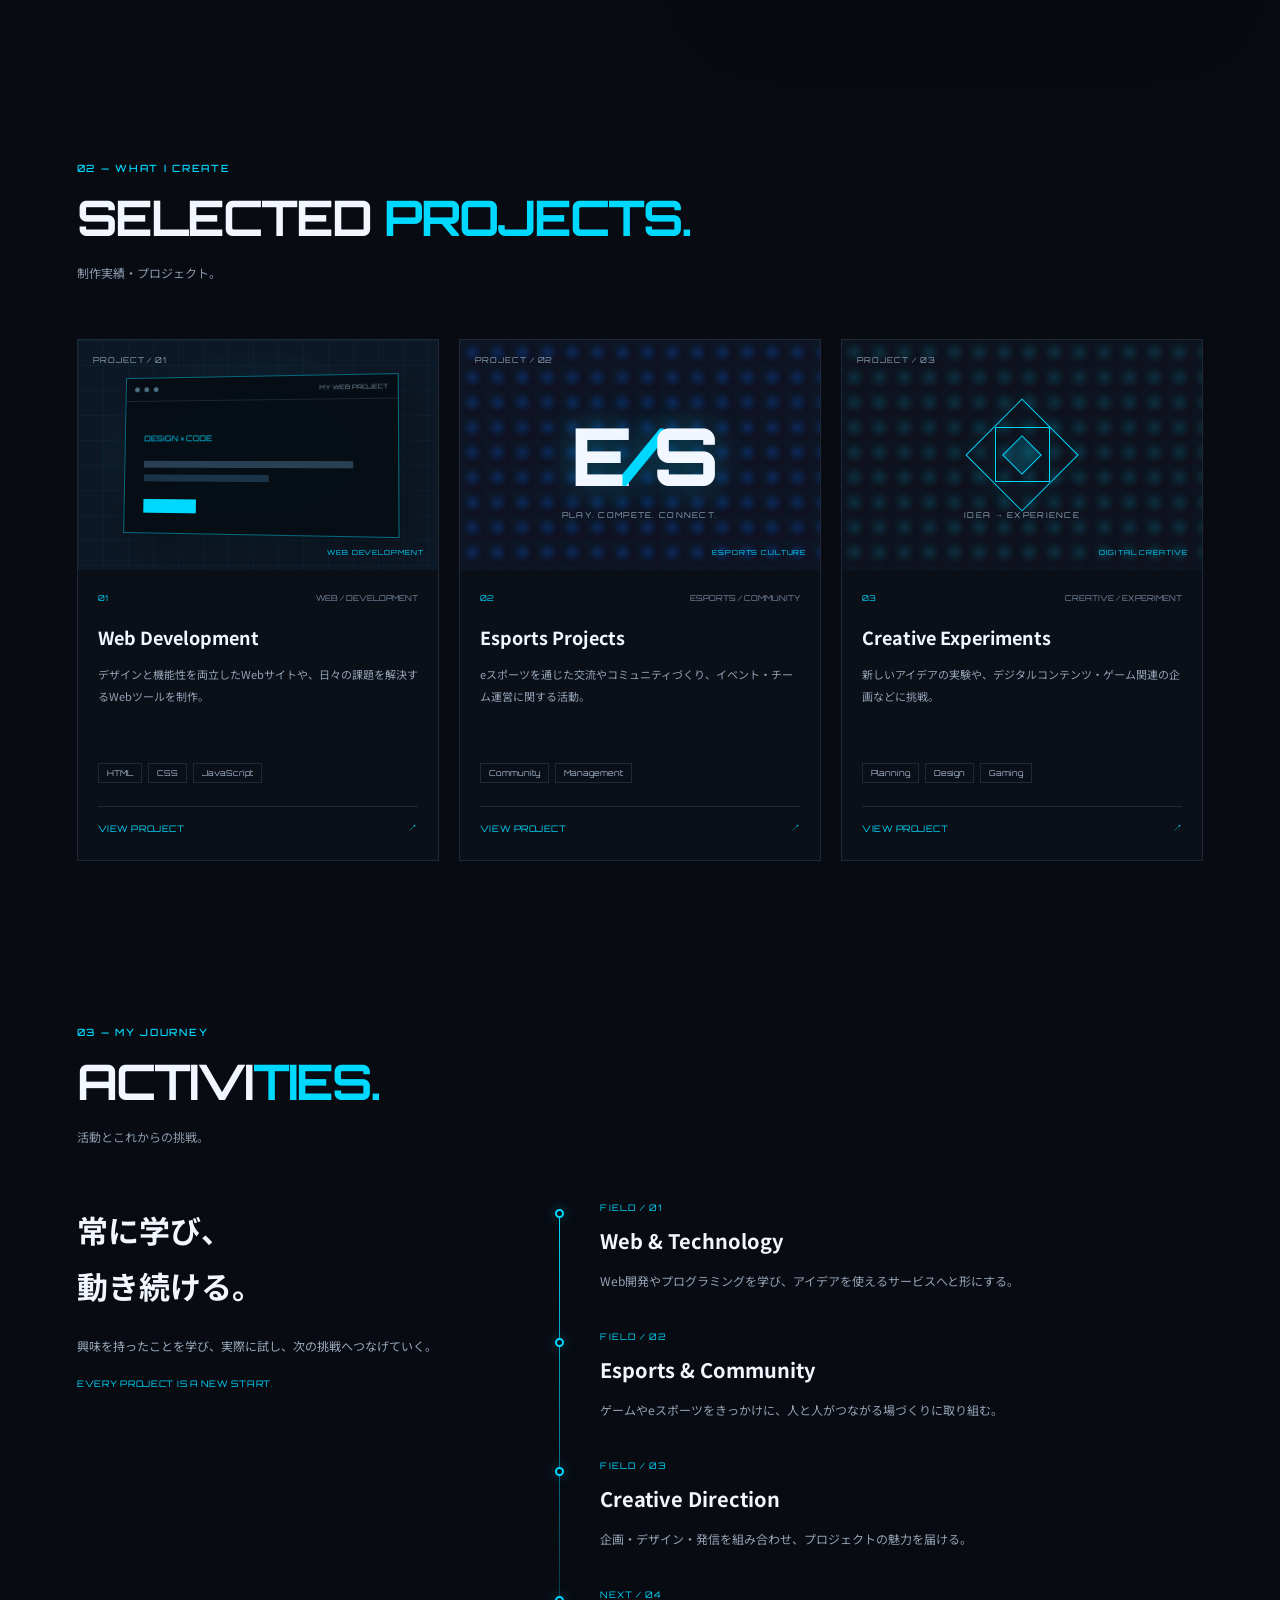
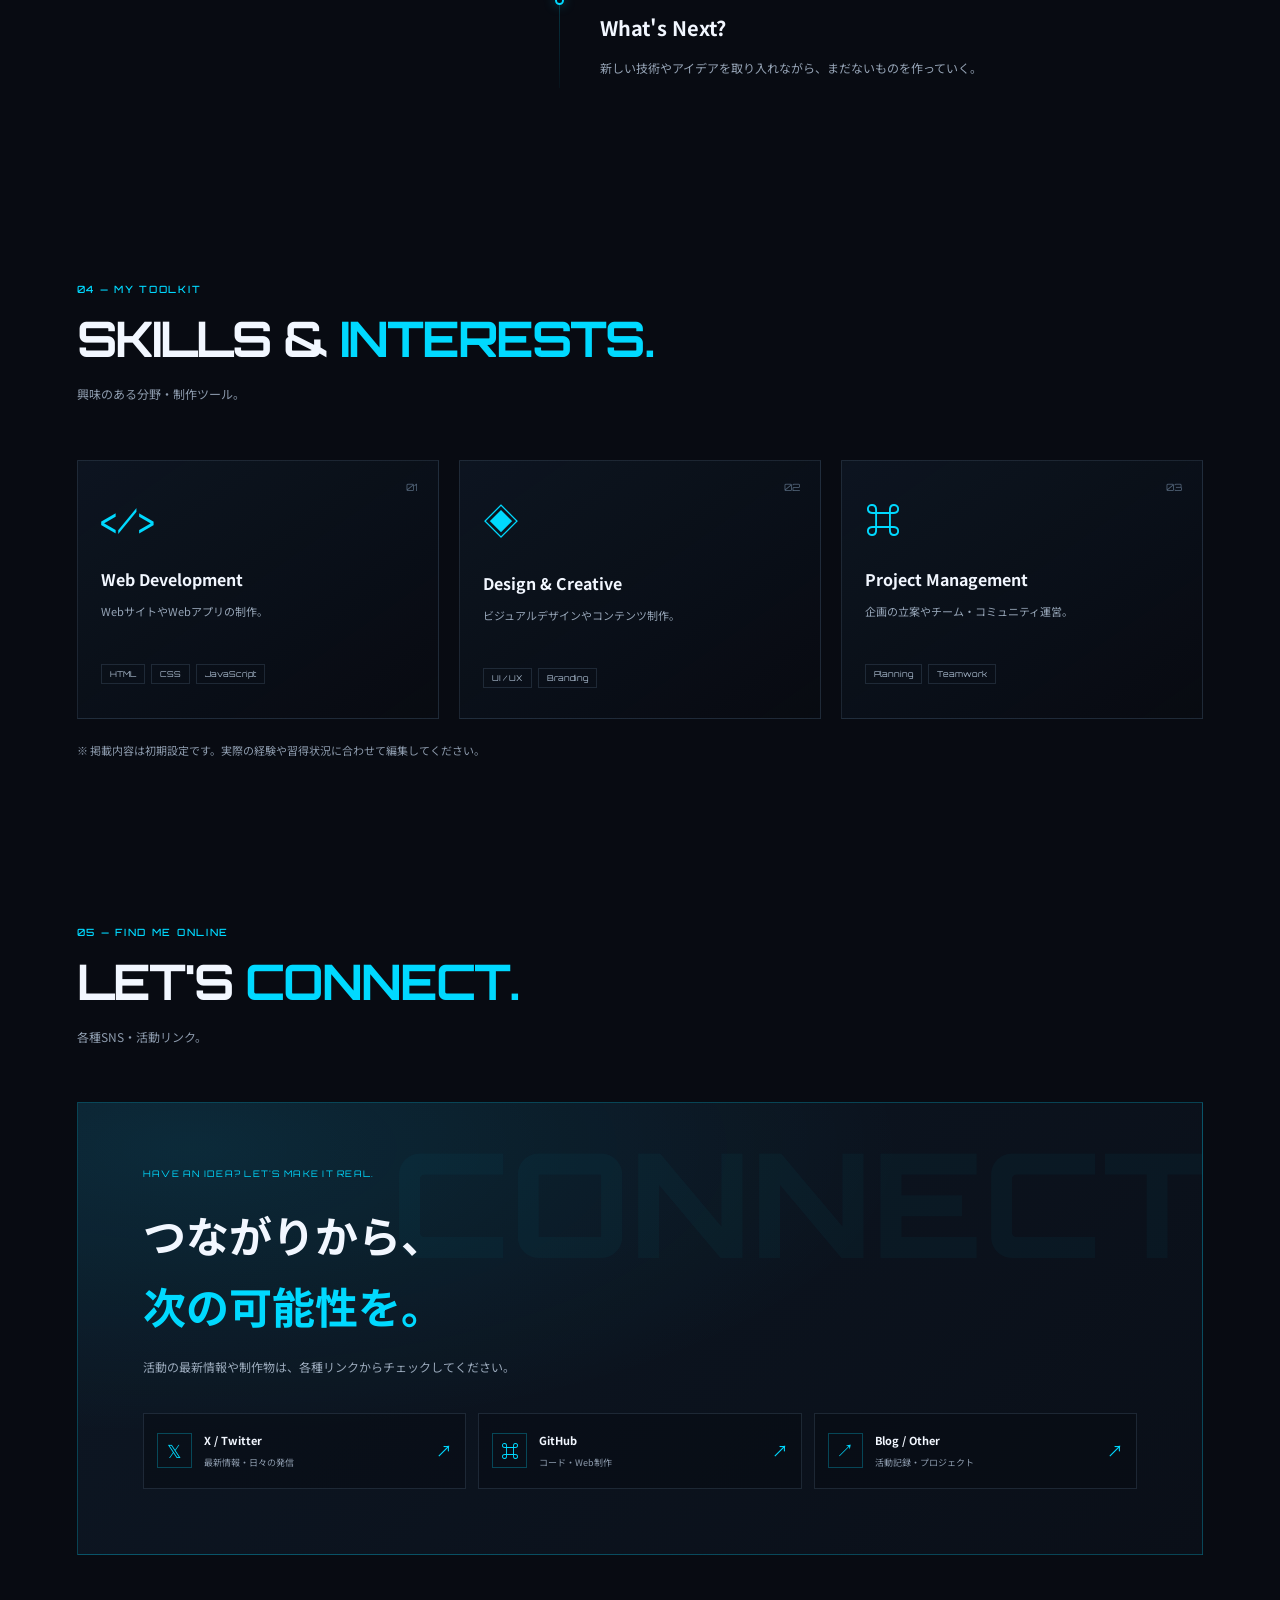
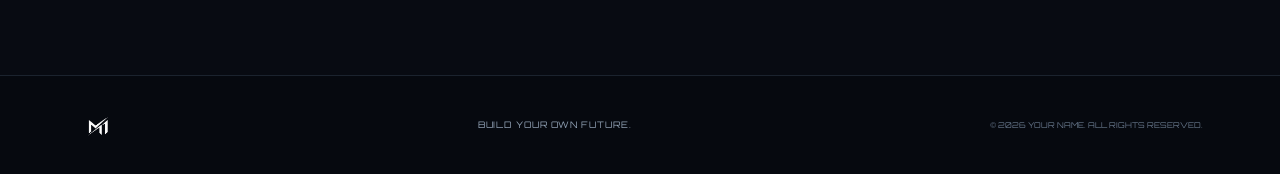
==== commit 46ecf2b0: "Update index.html" ====
--- a/index.html
+++ b/index.html
@@ -23,7 +23,7 @@
 <div class="background-grid" aria-hidden="true"></div><div class="background-glow glow-one" aria-hidden="true"></div><div class="background-glow glow-two" aria-hidden="true"></div>
 <!-- HEADER -->
 <header class="site-header" id="top">
-<a href="#top" class="brand" aria-label="トップへ"><span class="brand-icon"><img src="core-top.png" alt=""></span><span class="brand-text">KomuHana//M1yuN<small>OFFICIAL PORTFOLIO</small></span></a>
+<a href="#top" class="brand" aria-label="トップへ"><span class="brand-icon"><img src="core-top.png" alt="header-logo"></span><span class="brand-text">KomuHana//M1yuN<small>OFFICIAL PORTFOLIO</small></span></a>
 <button class="menu-toggle" id="menuToggle" aria-label="メニューを開く" aria-expanded="false" aria-controls="navMenu"><span></span><span></span><span></span></button>
 <nav class="nav-menu" id="navMenu" aria-label="メインナビゲーション">
 <a href="#about">ABOUT</a><a href="#projects">PROJECTS</a><a href="#activities">ACTIVITIES</a><a href="#skills">SKILLS</a><a href="#links" class="nav-contact">LINKS <span>↗</span></a>
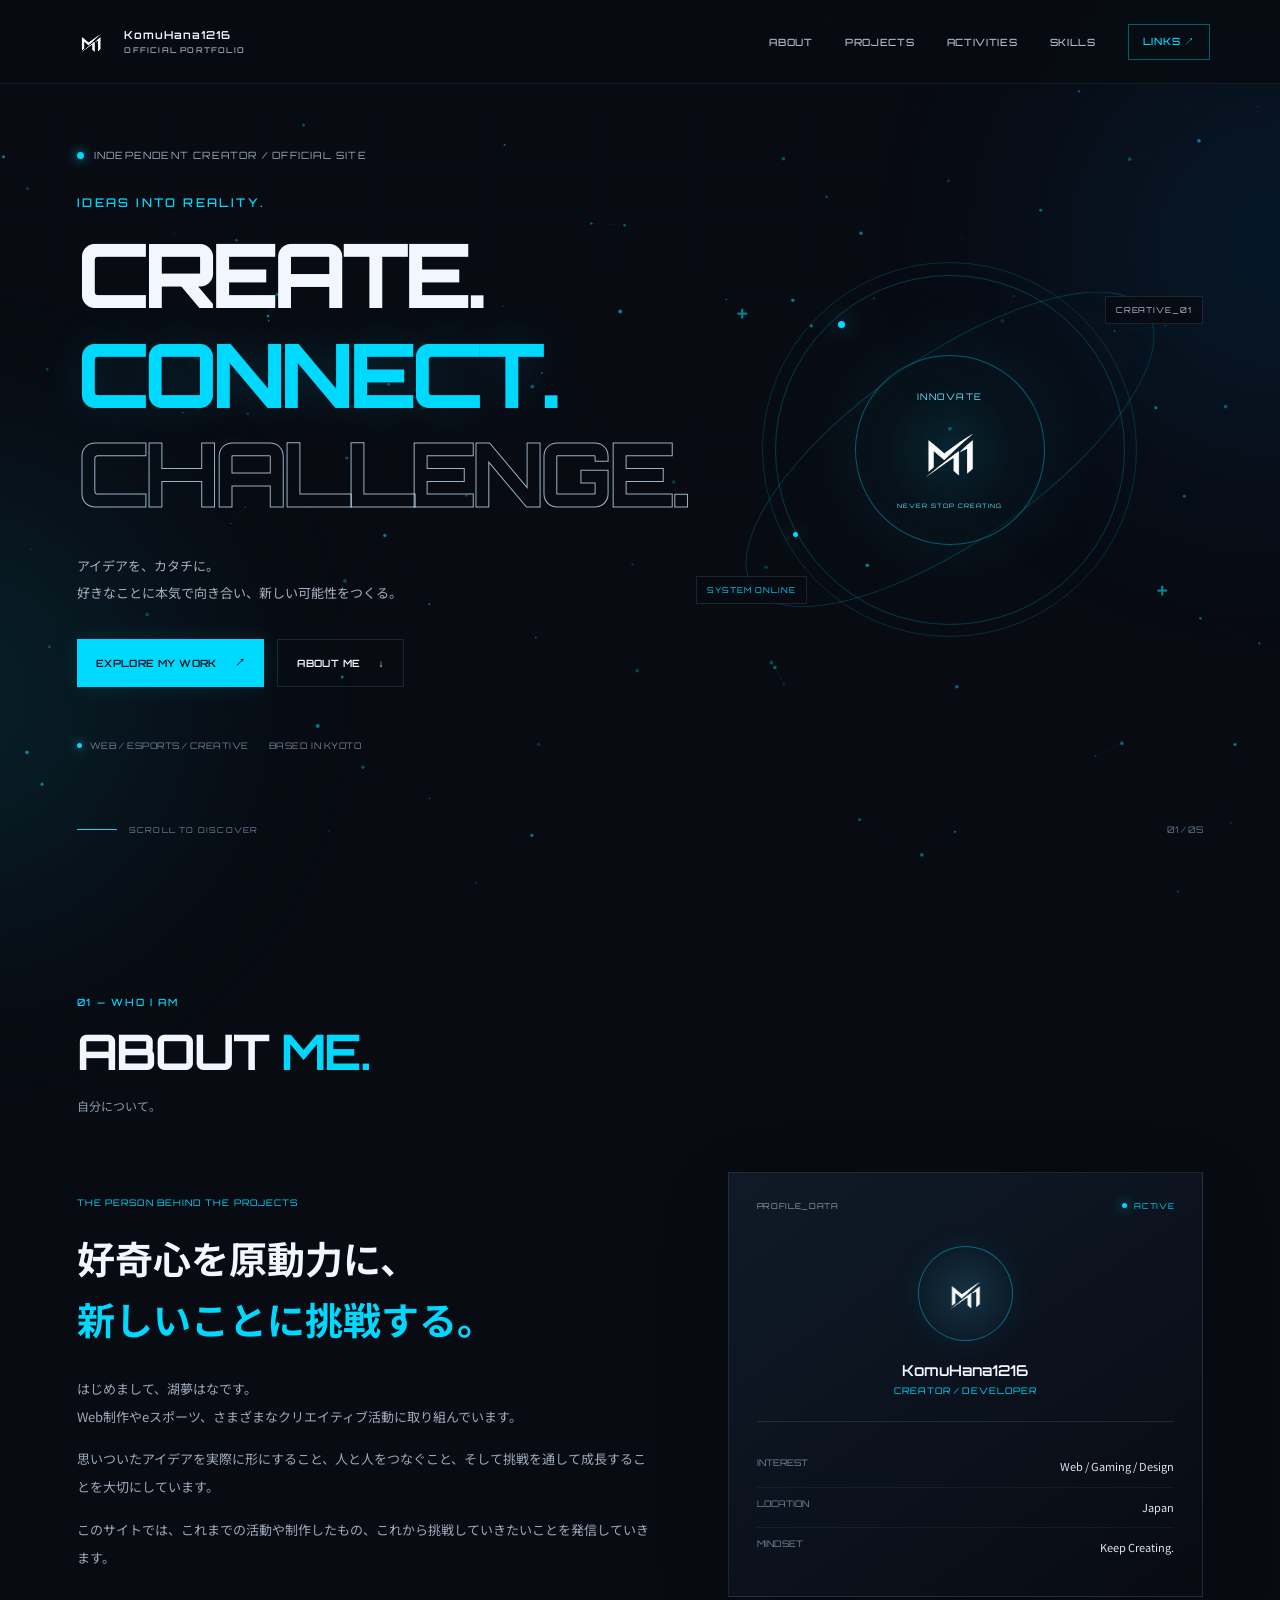
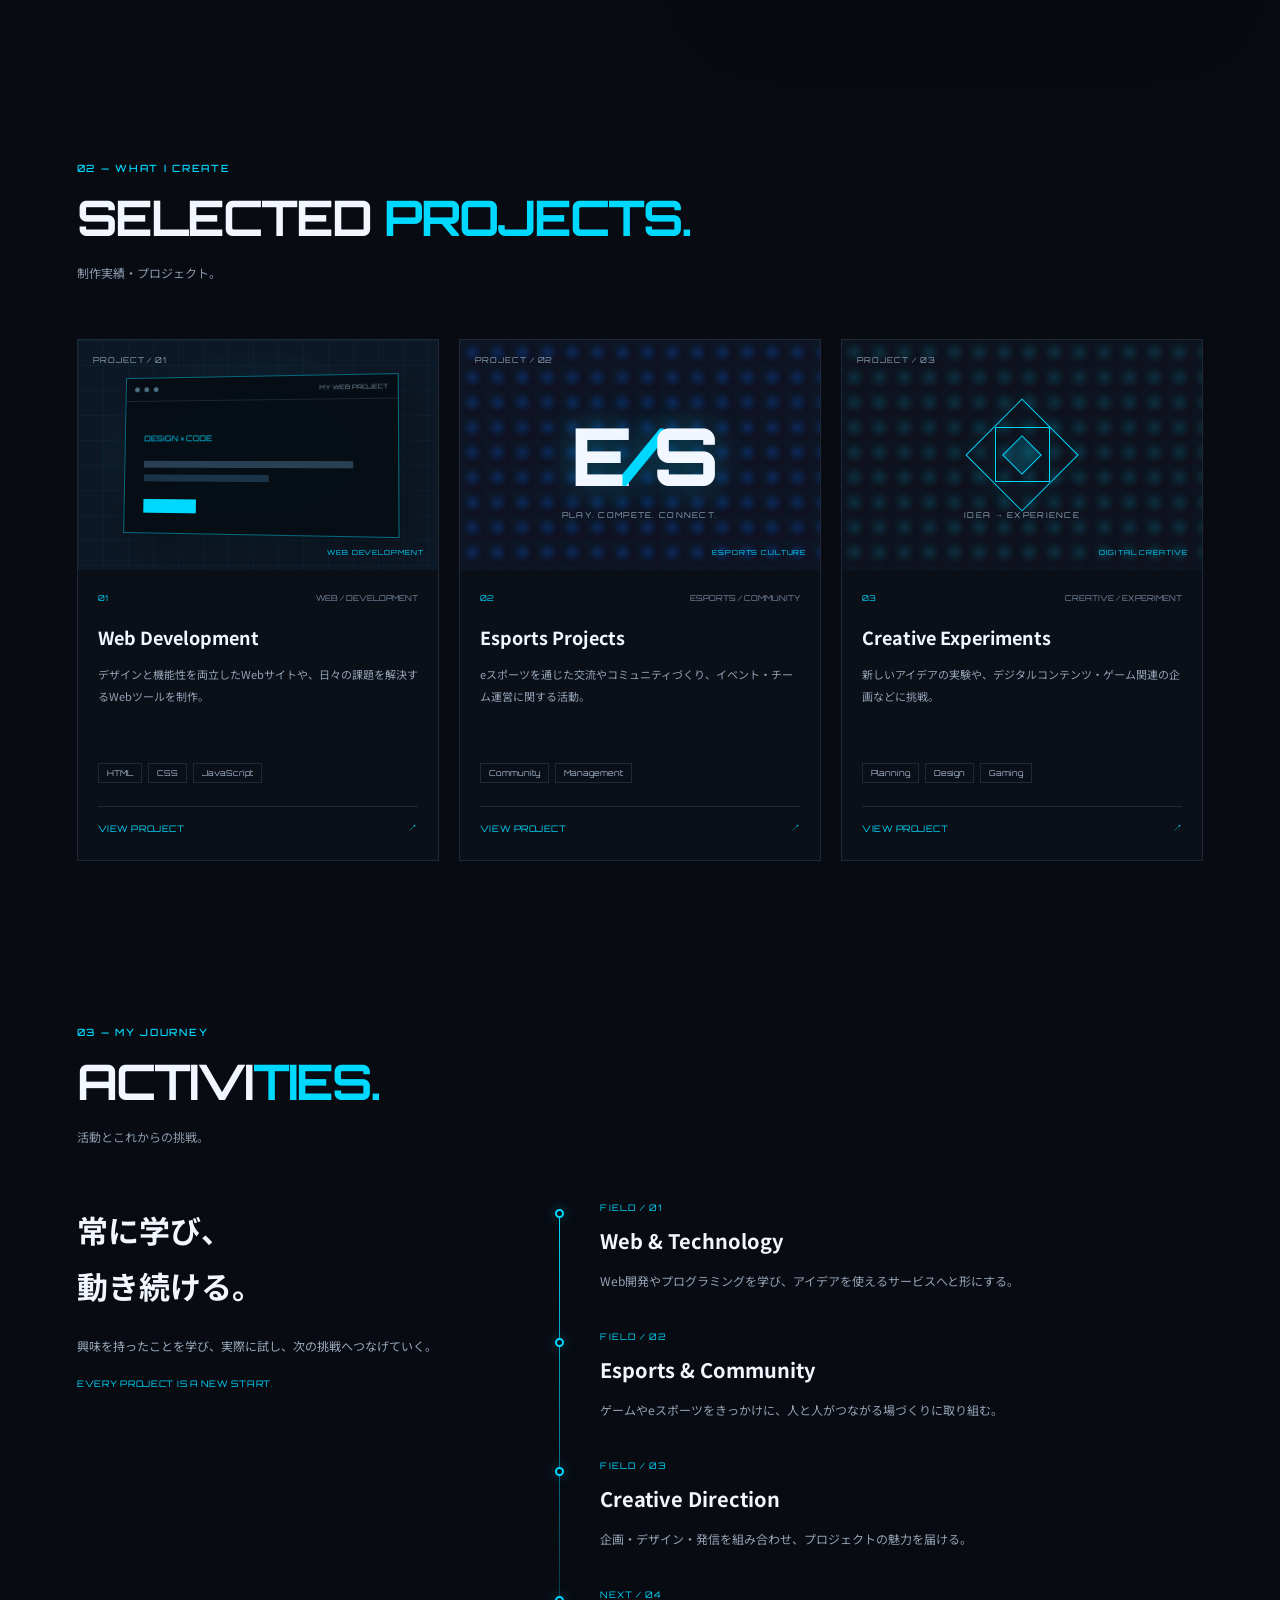
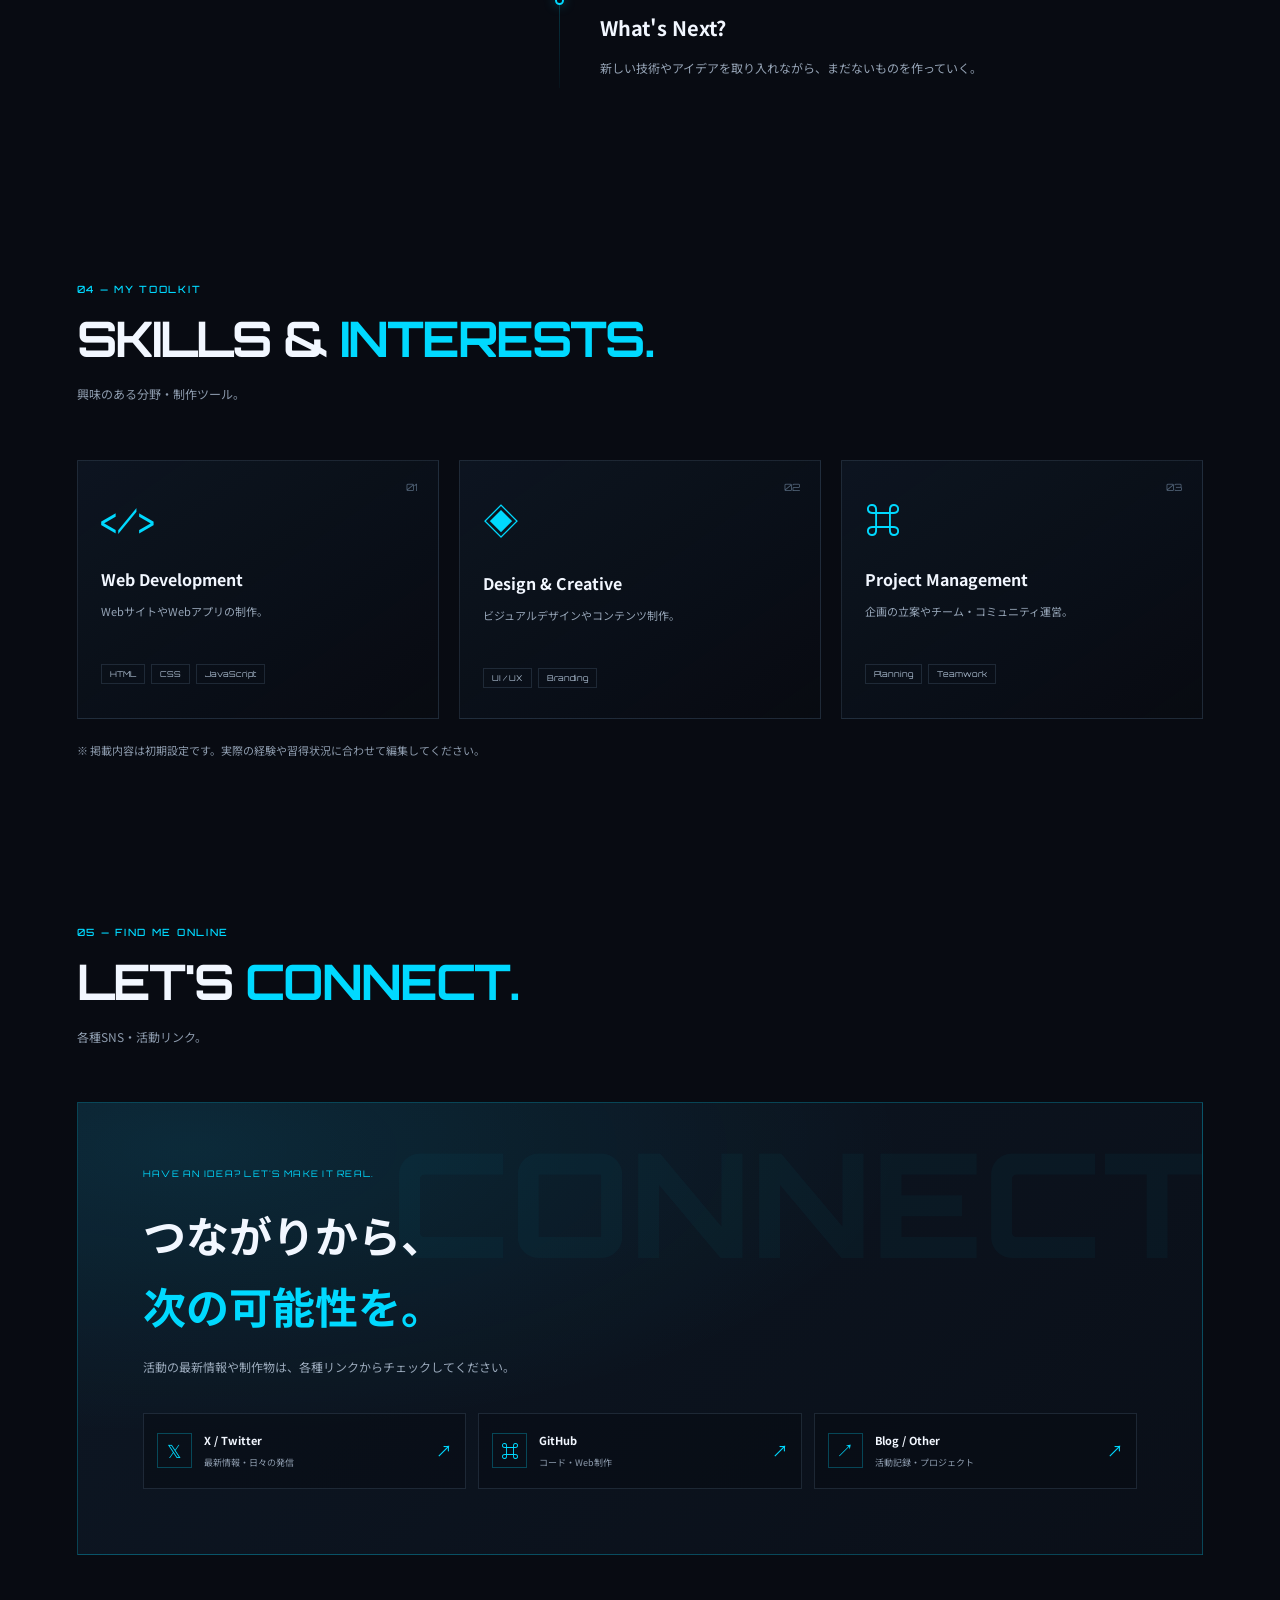
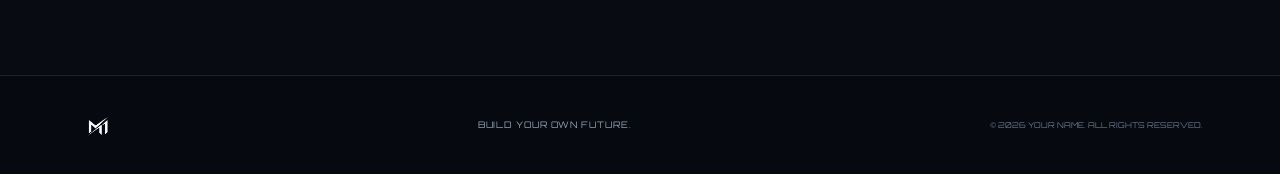
==== commit 43b7c809: "Update index.html" ====
--- a/index.html
+++ b/index.html
@@ -4,8 +4,8 @@
 <meta charset="UTF-8">
 <meta name="viewport" content="width=device-width, initial-scale=1">
 <meta name="theme-color" content="#080B12">
-<meta name="description" content="湖夢はな//M1yuNの公式サイト。Web制作、eスポーツ、クリエイティブ活動を紹介。">
-<title>M1yuN | OFFICIAL PORTFOLIO</title>
+<meta name="description" content="湖夢はなの公式サイト。Web制作、eスポーツ、クリエイティブ活動を紹介。">
+<title>KomuHana1 OFFICIAL</title>
 <link rel="preconnect" href="https://fonts.googleapis.com"><link rel="preconnect" href="https://fonts.gstatic.com" crossorigin>
 <link href="https://fonts.googleapis.com/css2?family=Orbitron:wght@400;500;600;700;800&family=Noto+Sans+JP:wght@400;500;600;700;800&display=swap" rel="stylesheet">
 <link rel="icon" href="favicon.png" type="image/x-icon">
@@ -17,13 +17,13 @@
 <!-- LOADING -->
 <div class="loader" id="loader" aria-label="Loading">
 <div class="loader-inner">
-<div class="loader-symbol"><img src="core-top.png" alt="symbol-logo"></div><p class="loader-name">KomuHana//M1yuN</p><div class="loader-track"><span></span></div><p class="loader-caption">INITIALIZING EXPERIENCE...</p></div></div>
+<div class="loader-symbol"><img src="core-top.png" alt="symbol-logo"></div><p class="loader-name">KomuHana1216</p><div class="loader-track"><span></span></div><p class="loader-caption">INITIALIZING EXPERIENCE...</p></div></div>
 <!-- BACKGROUND -->
 <canvas id="particles" aria-hidden="true"></canvas>
 <div class="background-grid" aria-hidden="true"></div><div class="background-glow glow-one" aria-hidden="true"></div><div class="background-glow glow-two" aria-hidden="true"></div>
 <!-- HEADER -->
 <header class="site-header" id="top">
-<a href="#top" class="brand" aria-label="トップへ"><span class="brand-icon"><img src="core-top.png" alt="header-logo"></span><span class="brand-text">KomuHana//M1yuN<small>OFFICIAL PORTFOLIO</small></span></a>
+<a href="#top" class="brand" aria-label="トップへ"><span class="brand-icon"><img src="core-top.png" alt="header-logo"></span><span class="brand-text">KomuHana1216<small>OFFICIAL PORTFOLIO</small></span></a>
 <button class="menu-toggle" id="menuToggle" aria-label="メニューを開く" aria-expanded="false" aria-controls="navMenu"><span></span><span></span><span></span></button>
 <nav class="nav-menu" id="navMenu" aria-label="メインナビゲーション">
 <a href="#about">ABOUT</a><a href="#projects">PROJECTS</a><a href="#activities">ACTIVITIES</a><a href="#skills">SKILLS</a><a href="#links" class="nav-contact">LINKS <span>↗</span></a>
@@ -75,7 +75,7 @@
 <span class="profile-status"><i></i> ACTIVE</span>
 </div>
 <div class="profile-avatar"><img src="core-top.png" alt="portfolio-logo"></div>
-<h3>YOUR NAME</h3>
+<h3>KomuHana1216</h3>
 <p class="profile-role">CREATOR / DEVELOPER</p>
 <div class="profile-divider"></div>
 <dl class="profile-details">
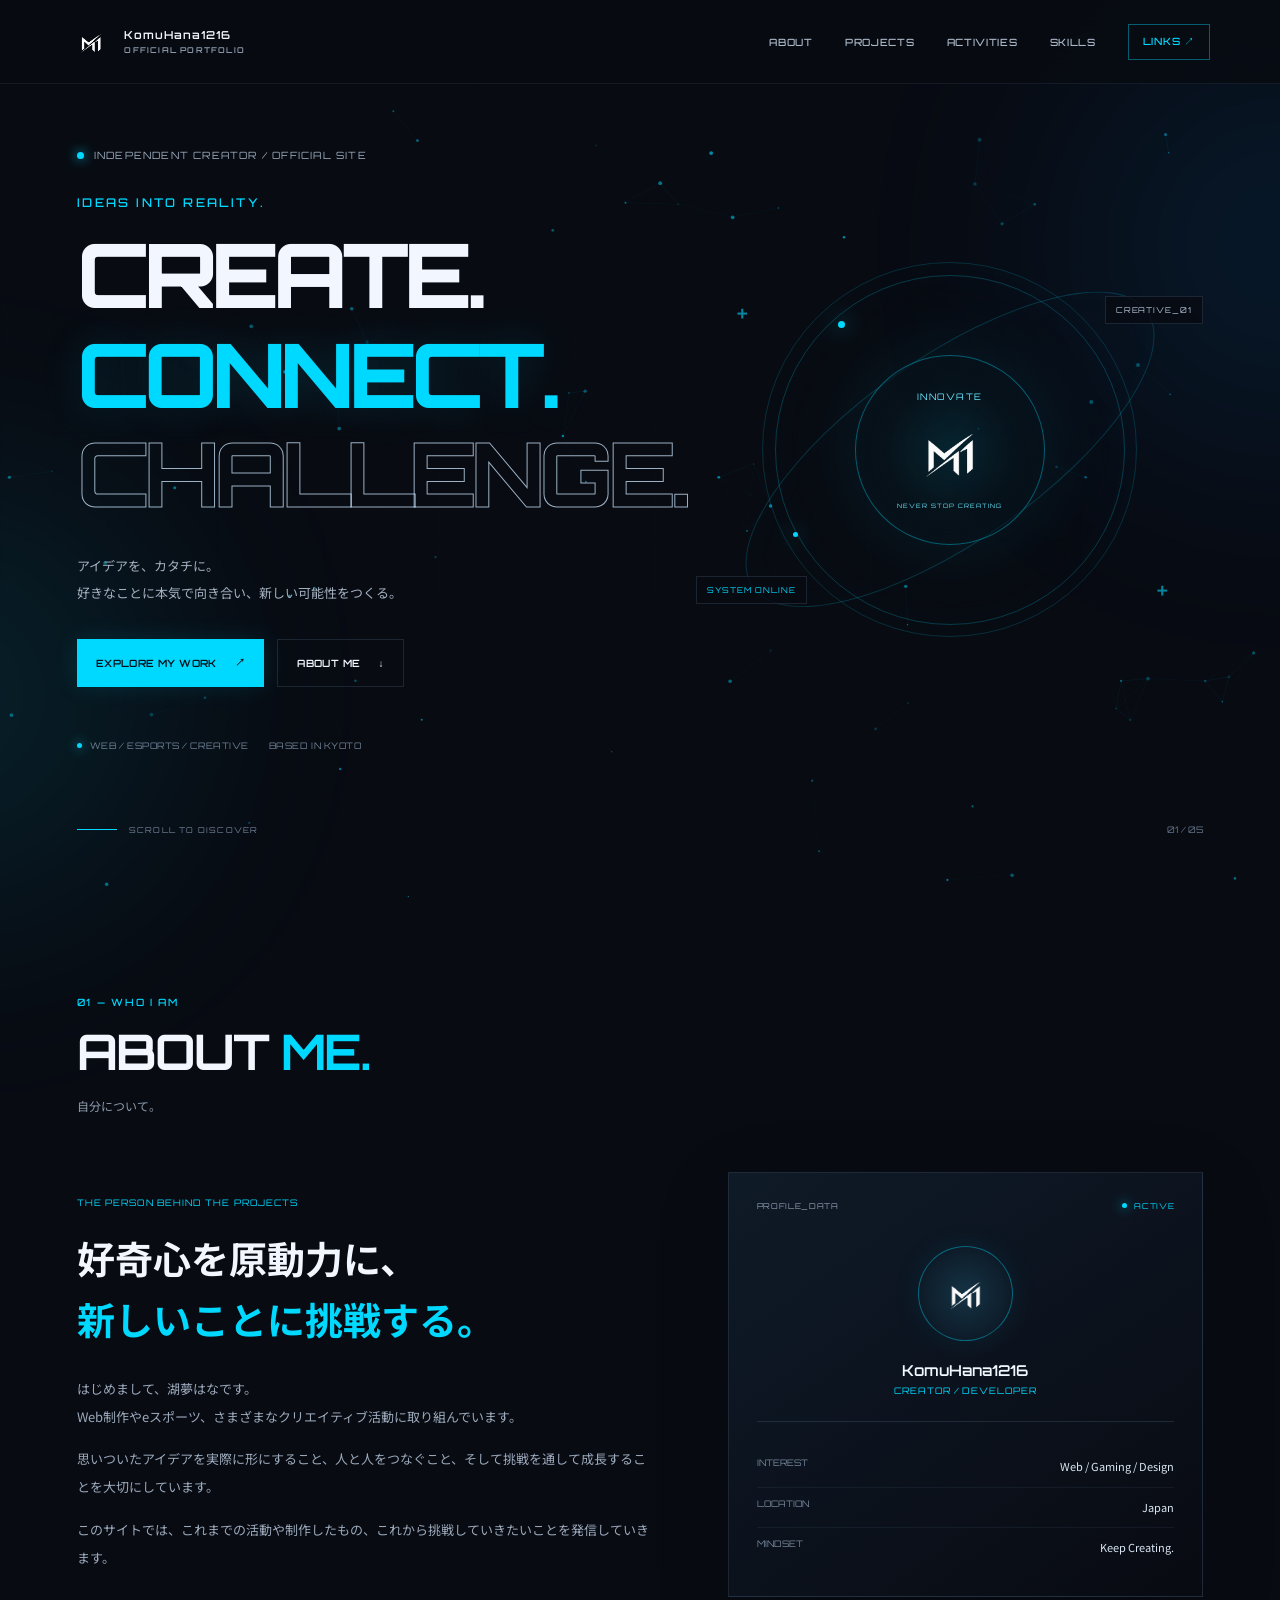
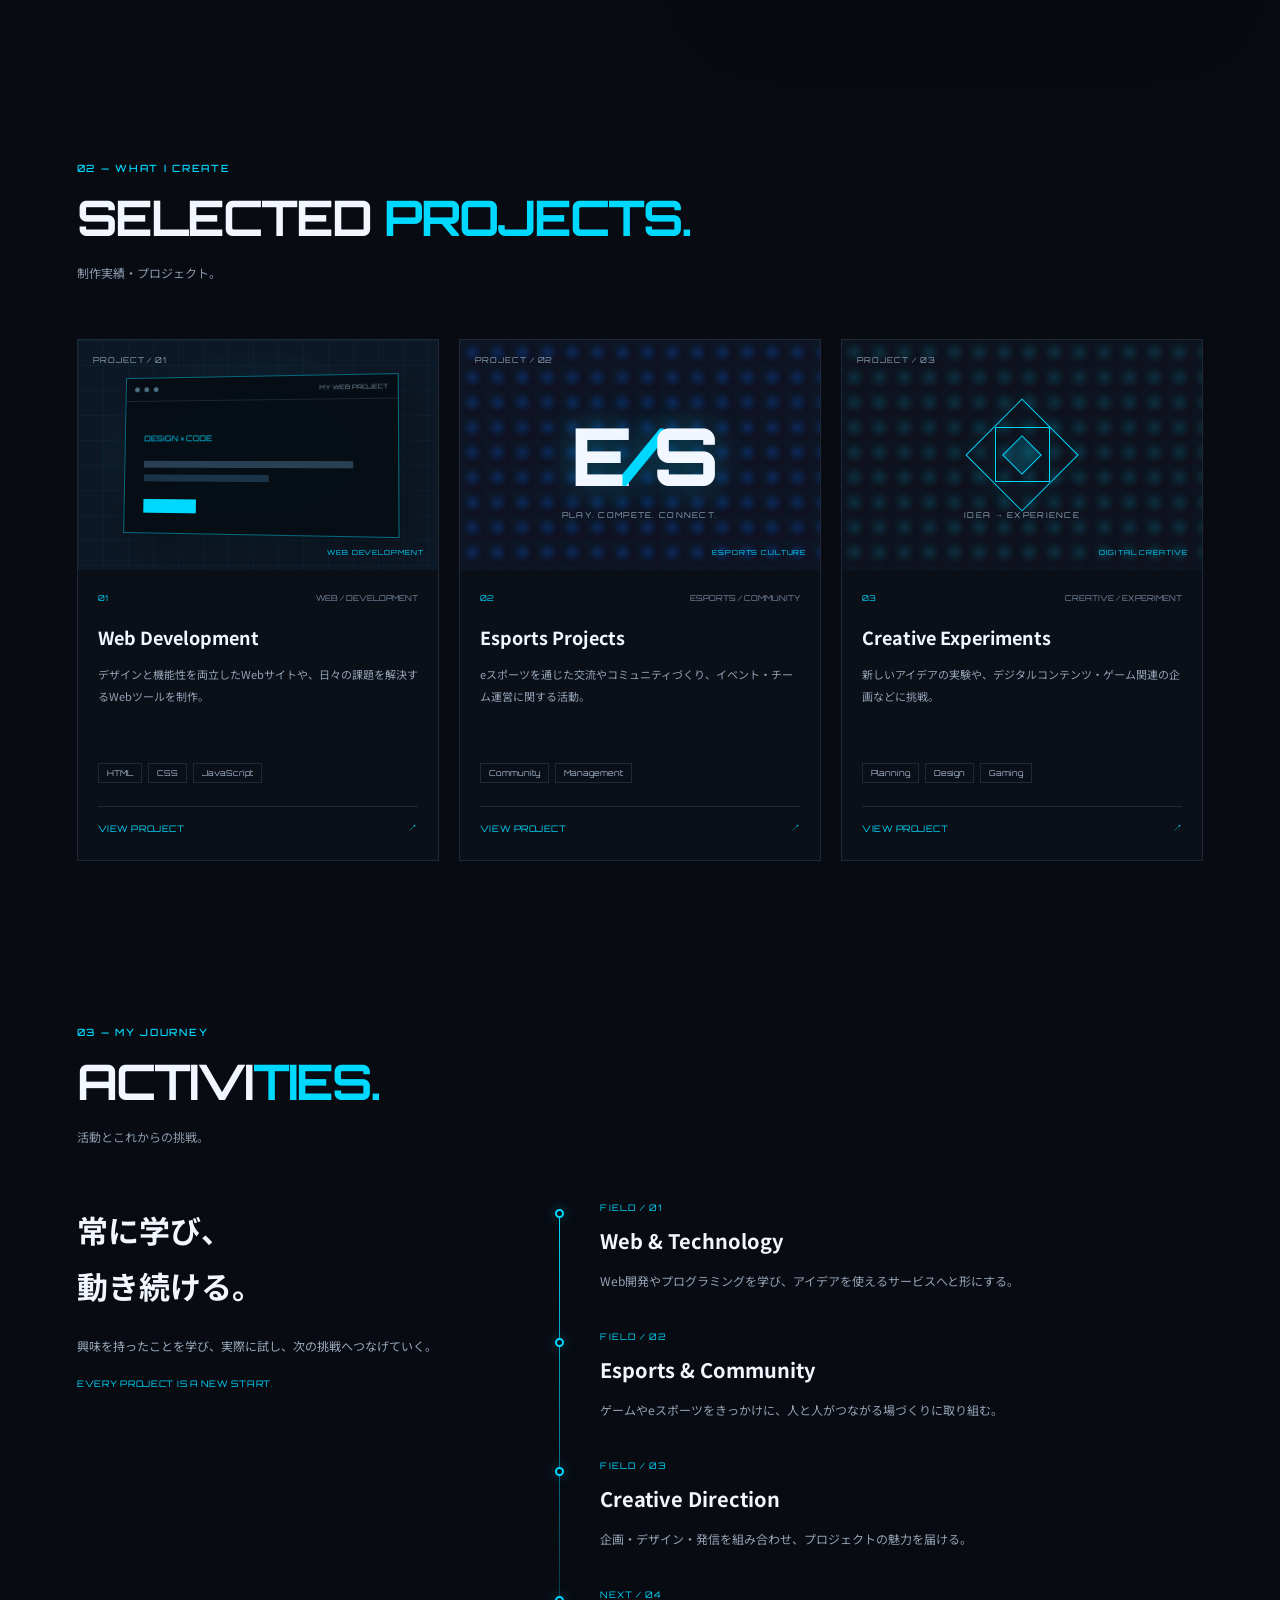
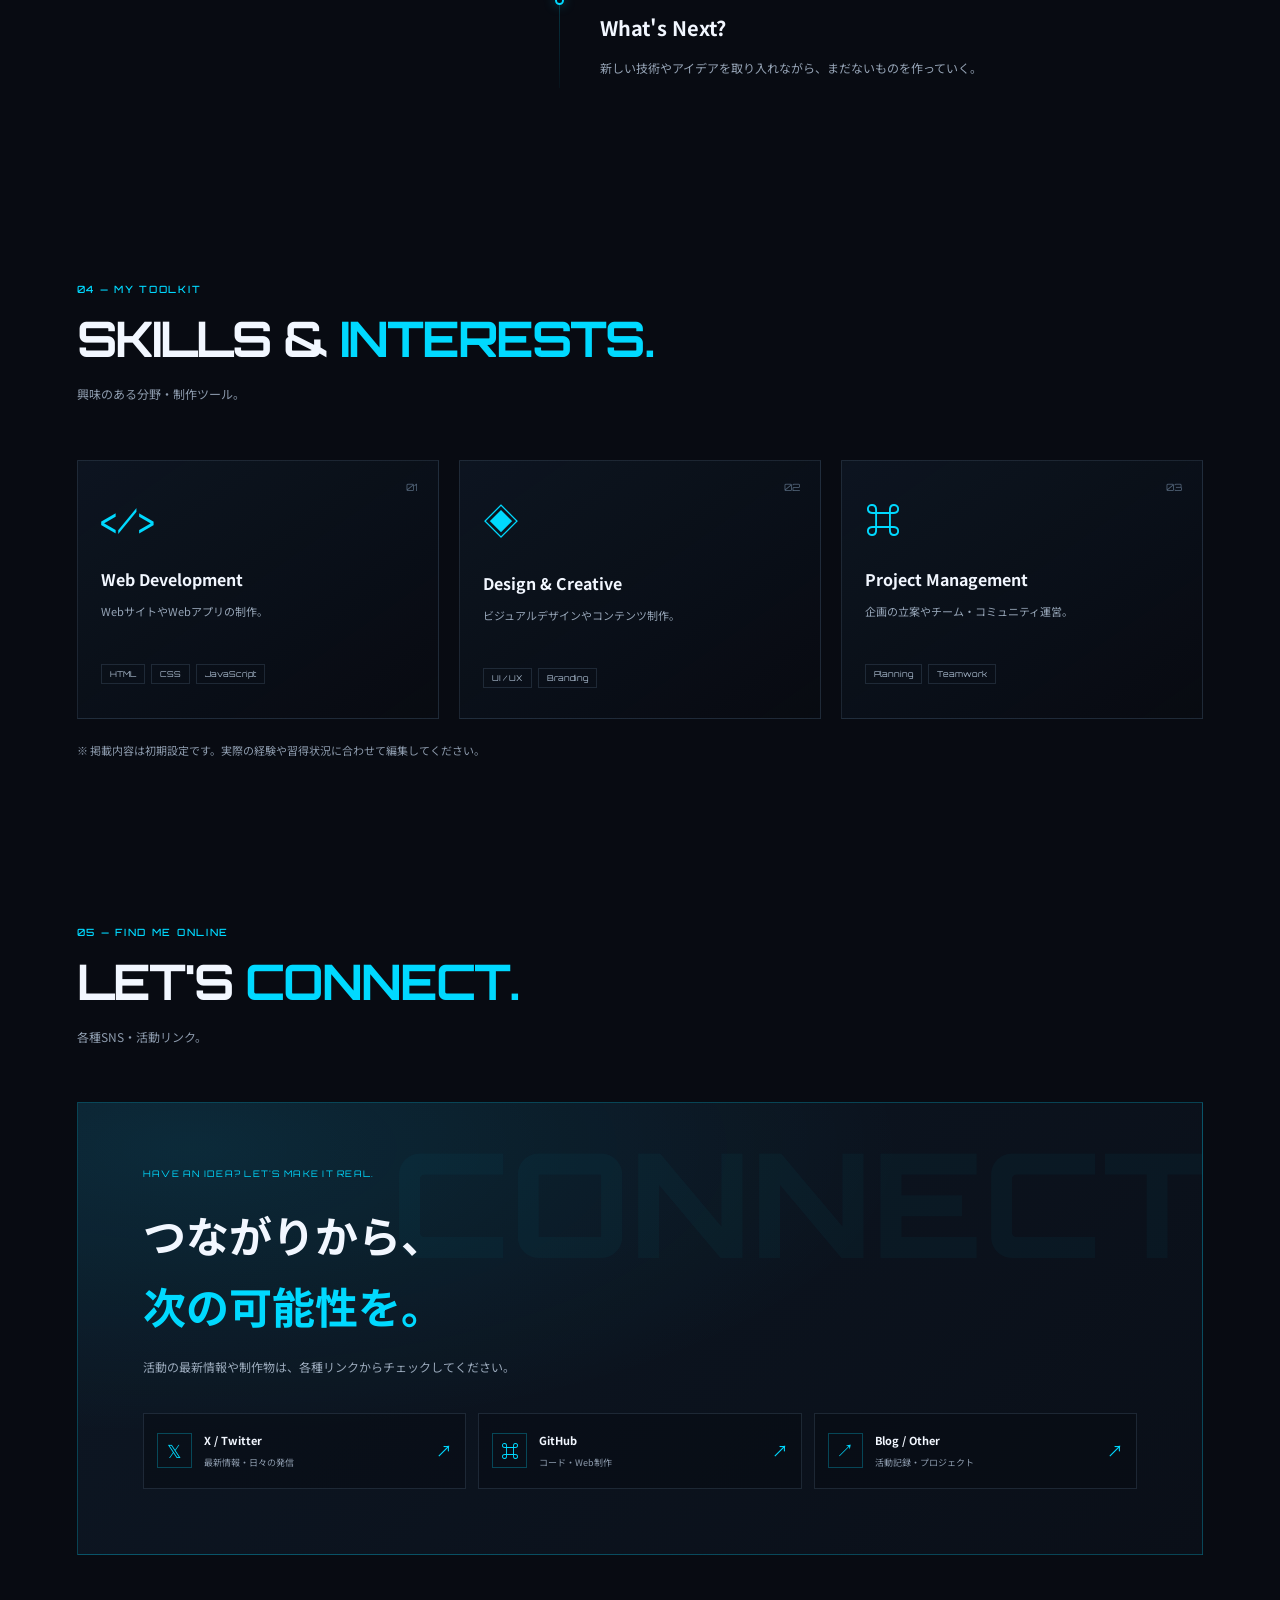
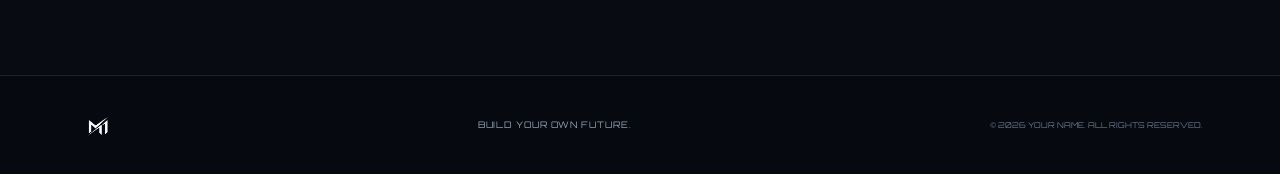
==== commit 643dc3d3: "Fix title in index.html from 'KomuHana1' to 'KomuHana'" ====
--- a/index.html
+++ b/index.html
@@ -5,7 +5,7 @@
 <meta name="viewport" content="width=device-width, initial-scale=1">
 <meta name="theme-color" content="#080B12">
 <meta name="description" content="湖夢はなの公式サイト。Web制作、eスポーツ、クリエイティブ活動を紹介。">
-<title>KomuHana1 OFFICIAL</title>
+<title>KomuHana OFFICIAL</title>
 <link rel="preconnect" href="https://fonts.googleapis.com"><link rel="preconnect" href="https://fonts.gstatic.com" crossorigin>
 <link href="https://fonts.googleapis.com/css2?family=Orbitron:wght@400;500;600;700;800&family=Noto+Sans+JP:wght@400;500;600;700;800&display=swap" rel="stylesheet">
 <link rel="icon" href="favicon.png" type="image/x-icon">
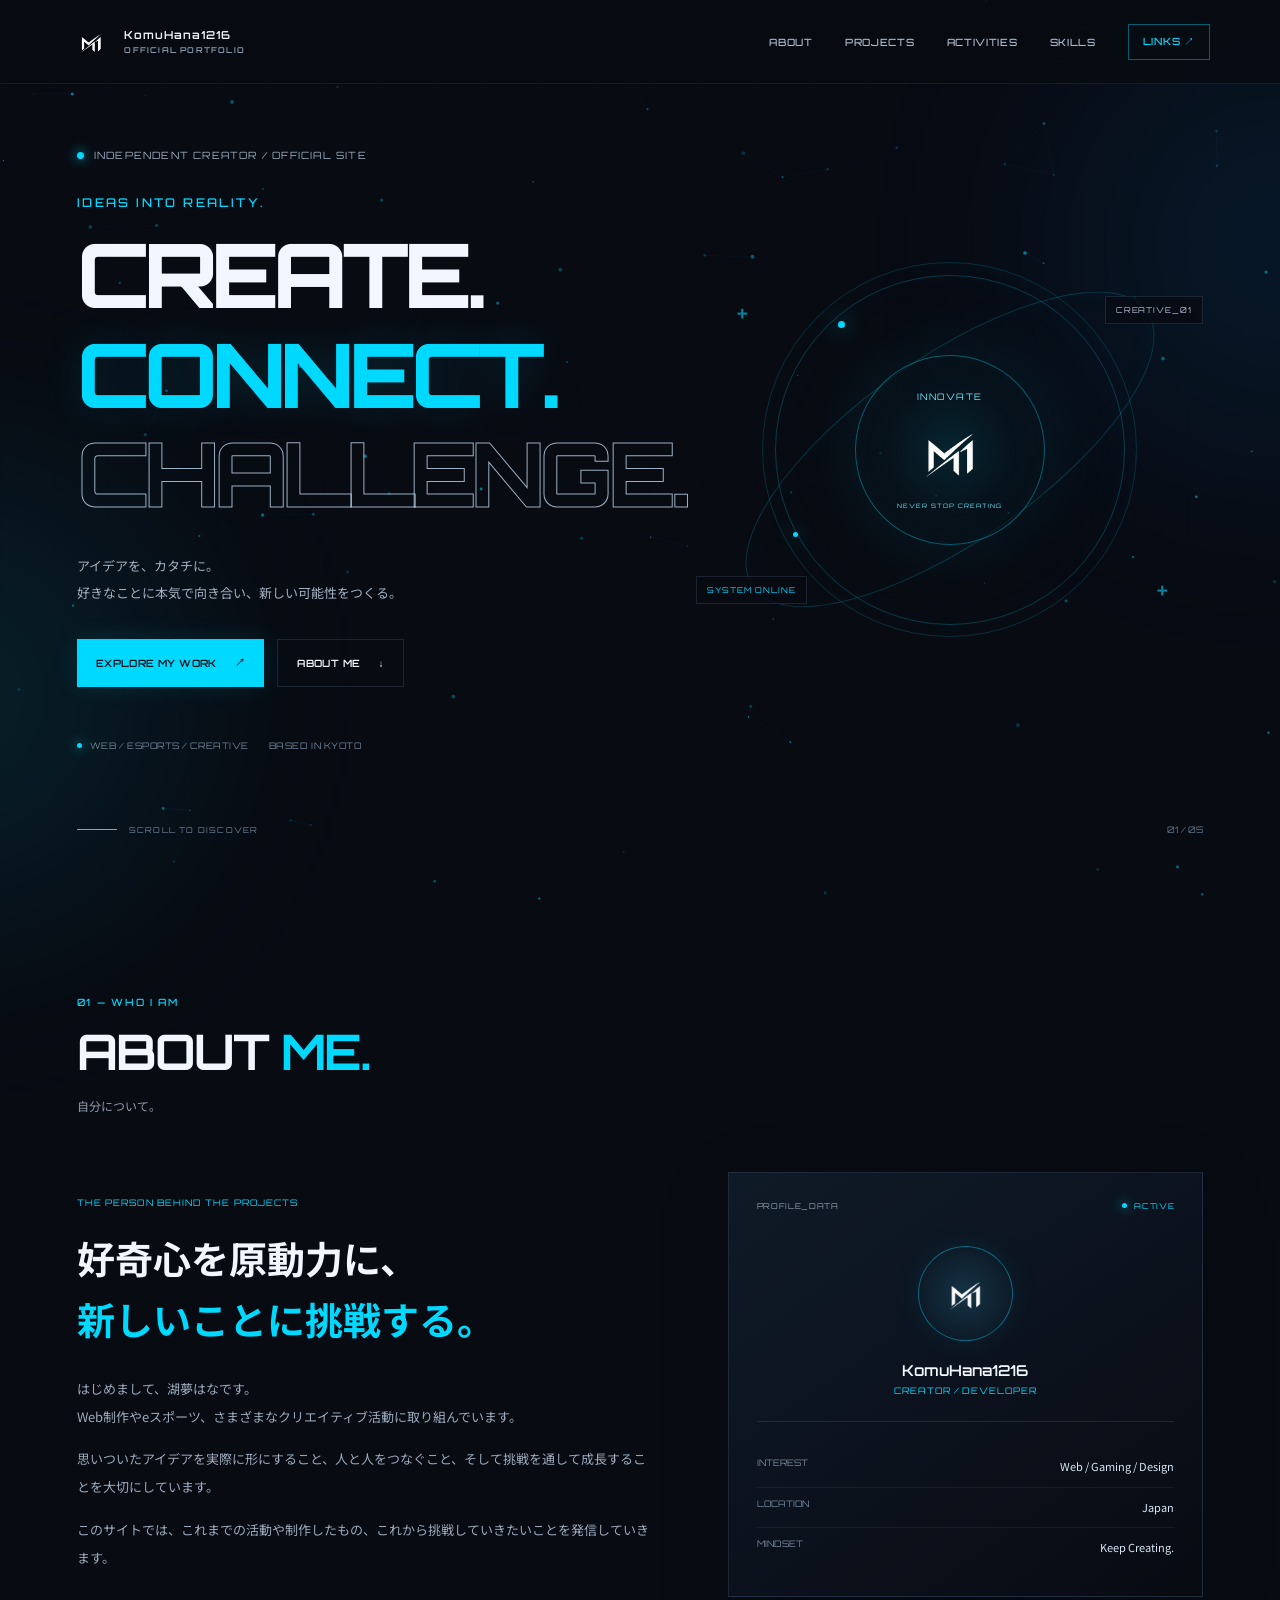
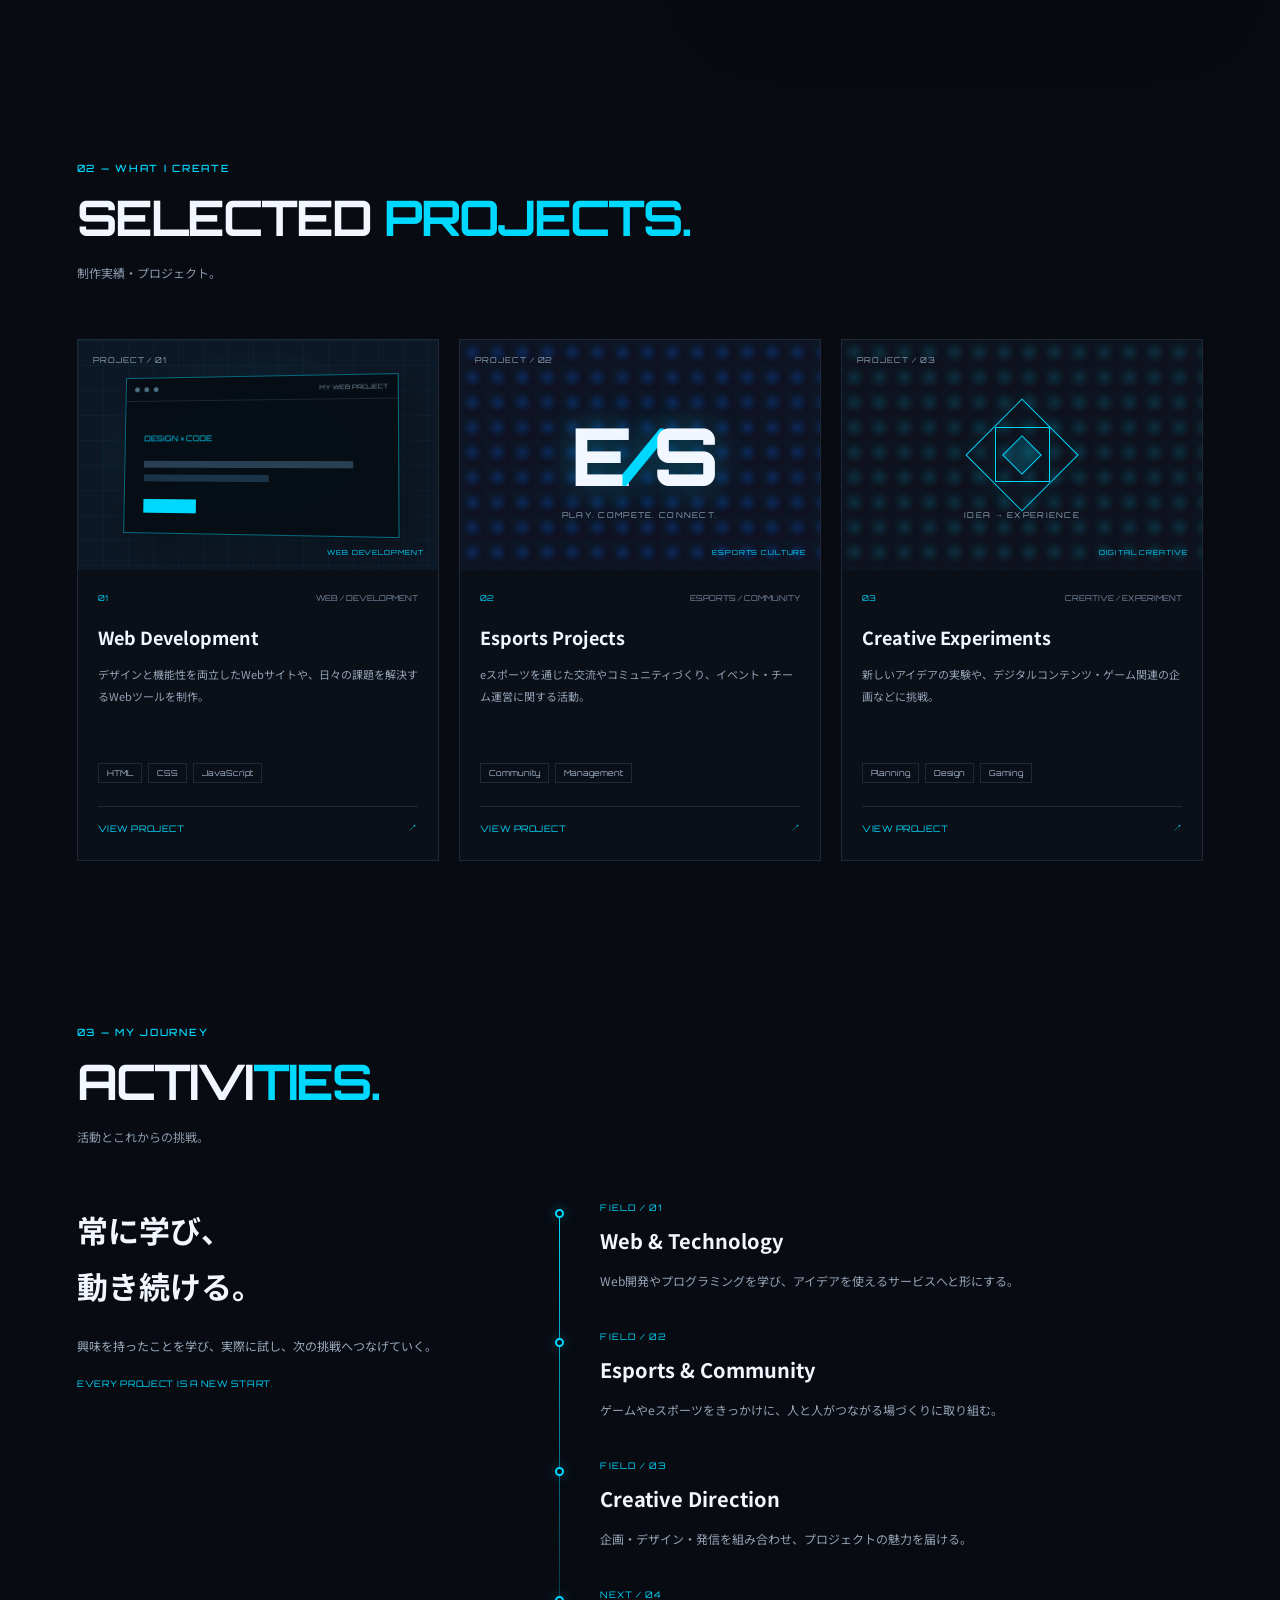
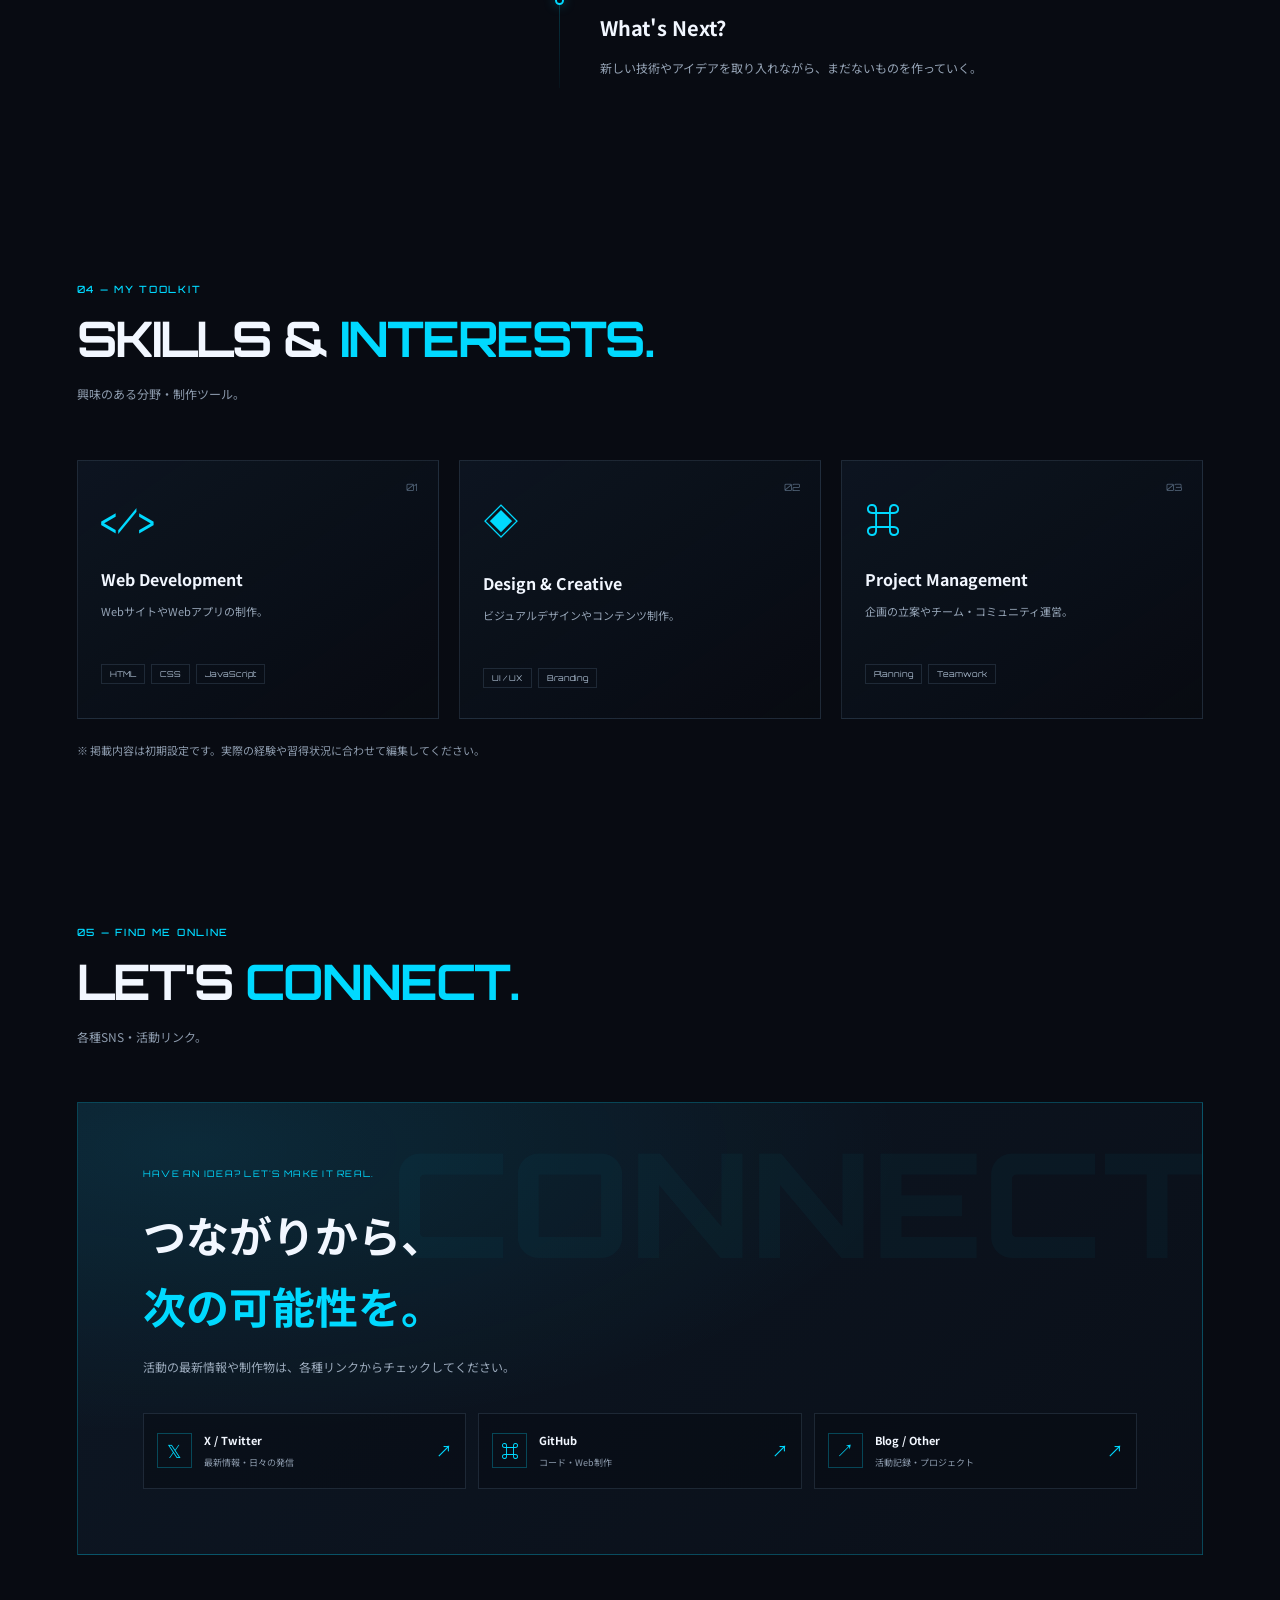
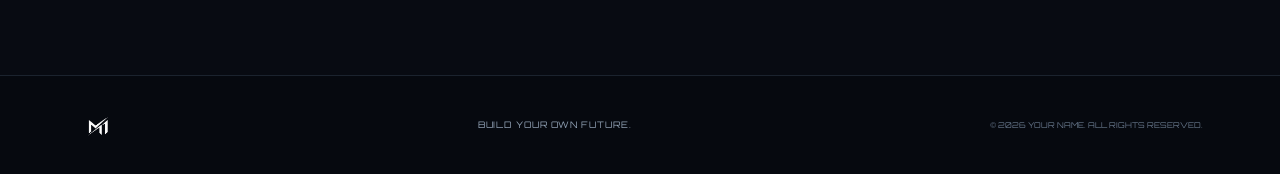
==== commit 55099100: "Update index.html" ====
--- a/index.html
+++ b/index.html
@@ -110,7 +110,7 @@
 <h3>Web Development</h3>
 <p>デザインと機能性を両立したWebサイトや、日々の課題を解決するWebツールを制作。</p>
 <div class="tag-list"><span>HTML</span><span>CSS</span><span>JavaScript</span></div>
-<a href="YOUR_WEB_PROJECT_URL" class="project-link" target="_blank" rel="noopener noreferrer">VIEW PROJECT <span>↗</span></a></div></article>
+<a href="web.html" class="project-link" target="_blank" rel="noopener noreferrer">VIEW PROJECT <span>↗</span></a></div></article>
 <article class="project-card reveal">
 <div class="project-visual project-esports">
 <span class="project-number">PROJECT / 02</span>
@@ -122,7 +122,7 @@
 <h3>Esports Projects</h3>
 <p>eスポーツを通じた交流やコミュニティづくり、イベント・チーム運営に関する活動。</p>
 <div class="tag-list"><span>Community</span><span>Management</span></div>
-<a href="YOUR_ESPORTS_URL" class="project-link" target="_blank" rel="noopener noreferrer">VIEW PROJECT <span>↗</span></a></div> </article>
+<a href="esports.html" class="project-link" target="_blank" rel="noopener noreferrer">VIEW PROJECT <span>↗</span></a></div> </article>
 <article class="project-card reveal">
 <div class="project-visual project-creative">
 <span class="project-number">PROJECT / 03</span>
@@ -134,7 +134,7 @@
 <h3>Creative Experiments</h3>
 <p>新しいアイデアの実験や、デジタルコンテンツ・ゲーム関連の企画などに挑戦。</p>
 <div class="tag-list"><span>Planning</span><span>Design</span><span>Gaming</span></div>
-<a href="YOUR_CREATIVE_URL" class="project-link" target="_blank" rel="noopener noreferrer">VIEW PROJECT <span>↗</span></a>
+<a href="creative.html" class="project-link" target="_blank" rel="noopener noreferrer">VIEW PROJECT <span>↗</span></a>
 </div></article></div>
 </section>
 <!-- ACTIVITIES -->
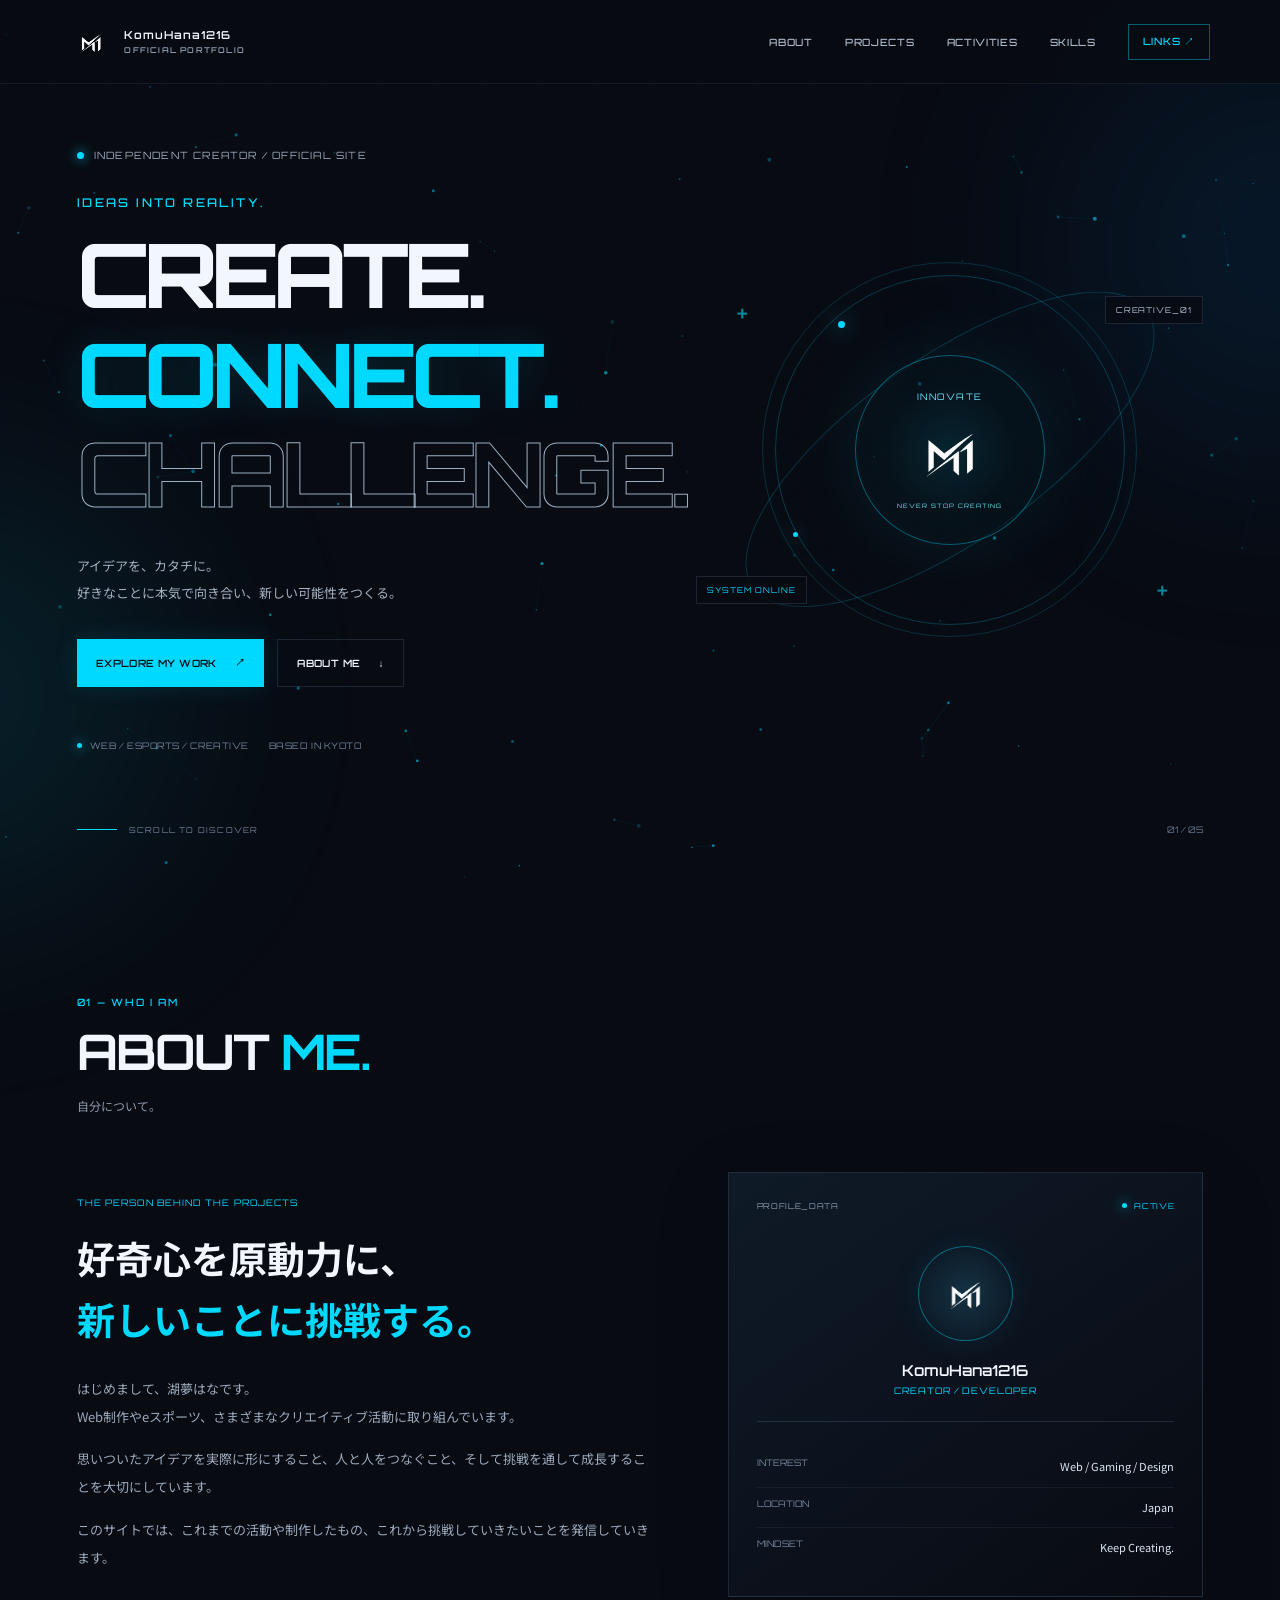
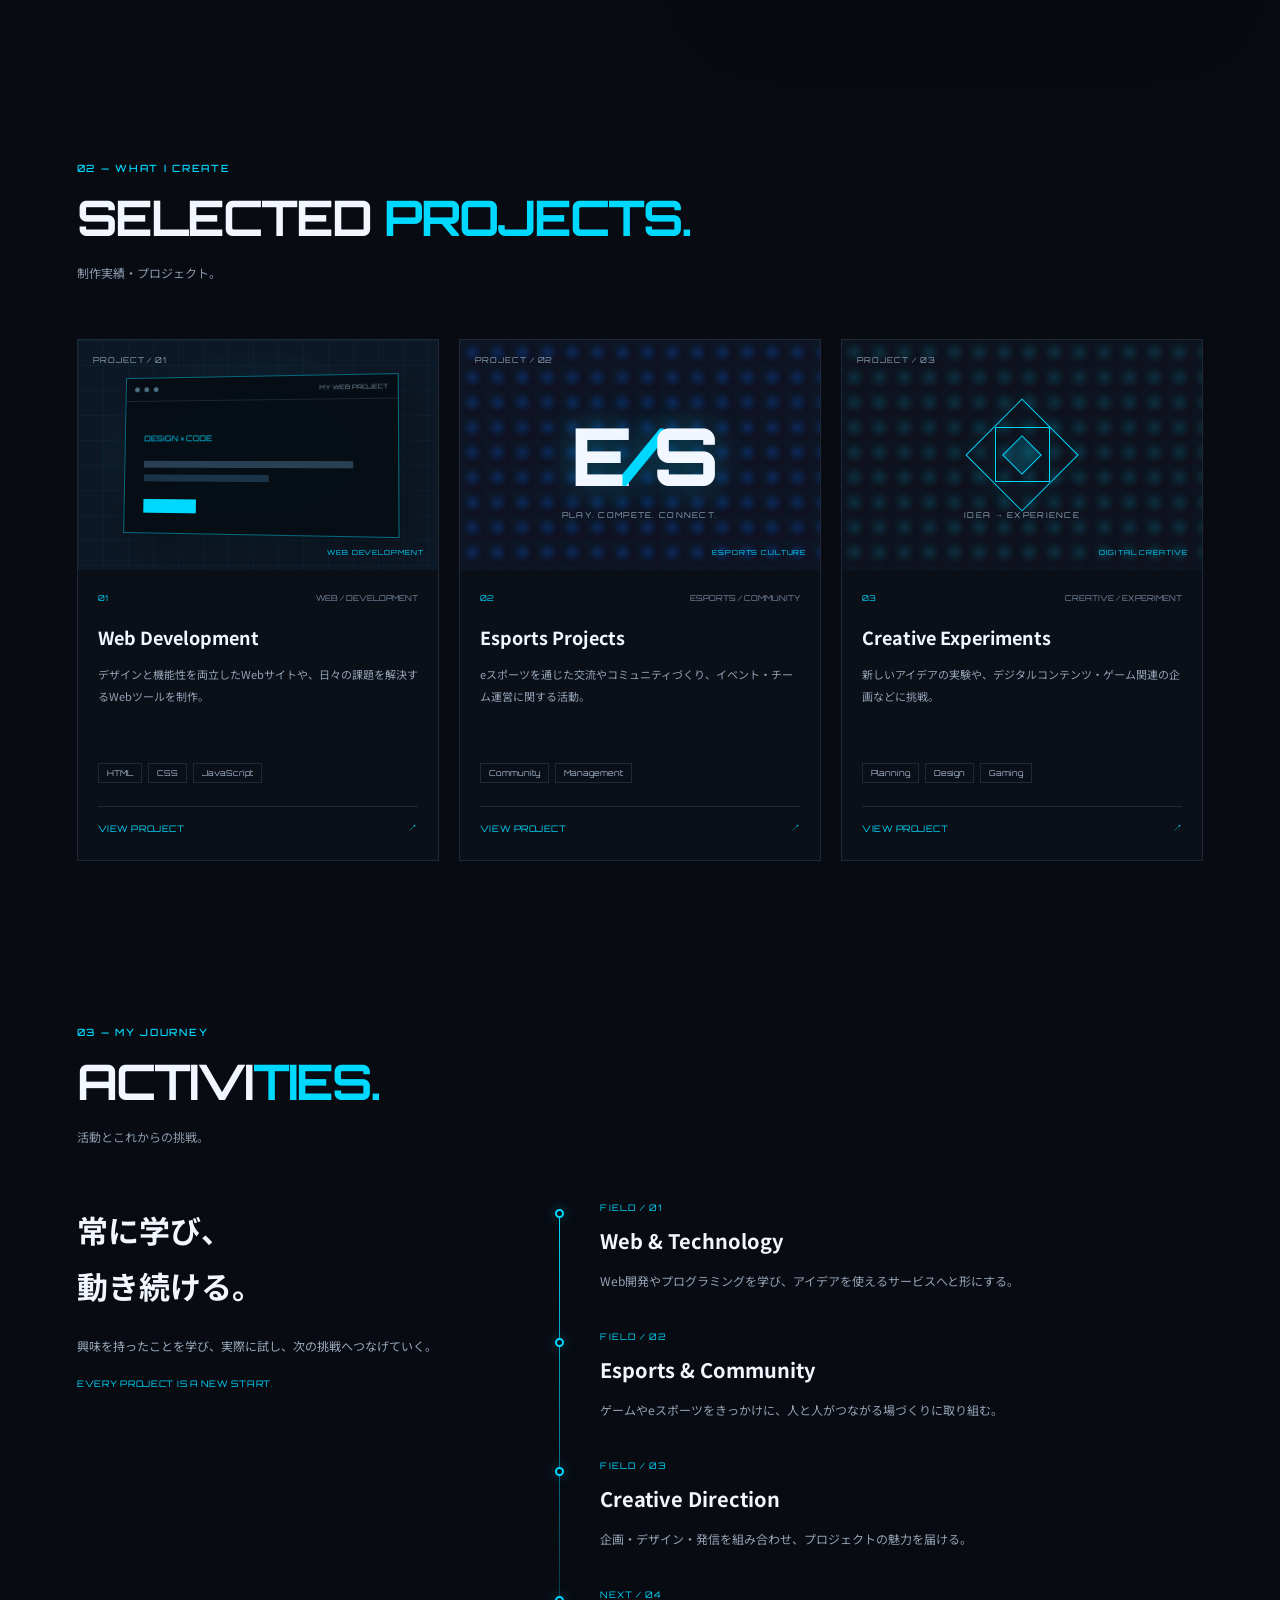
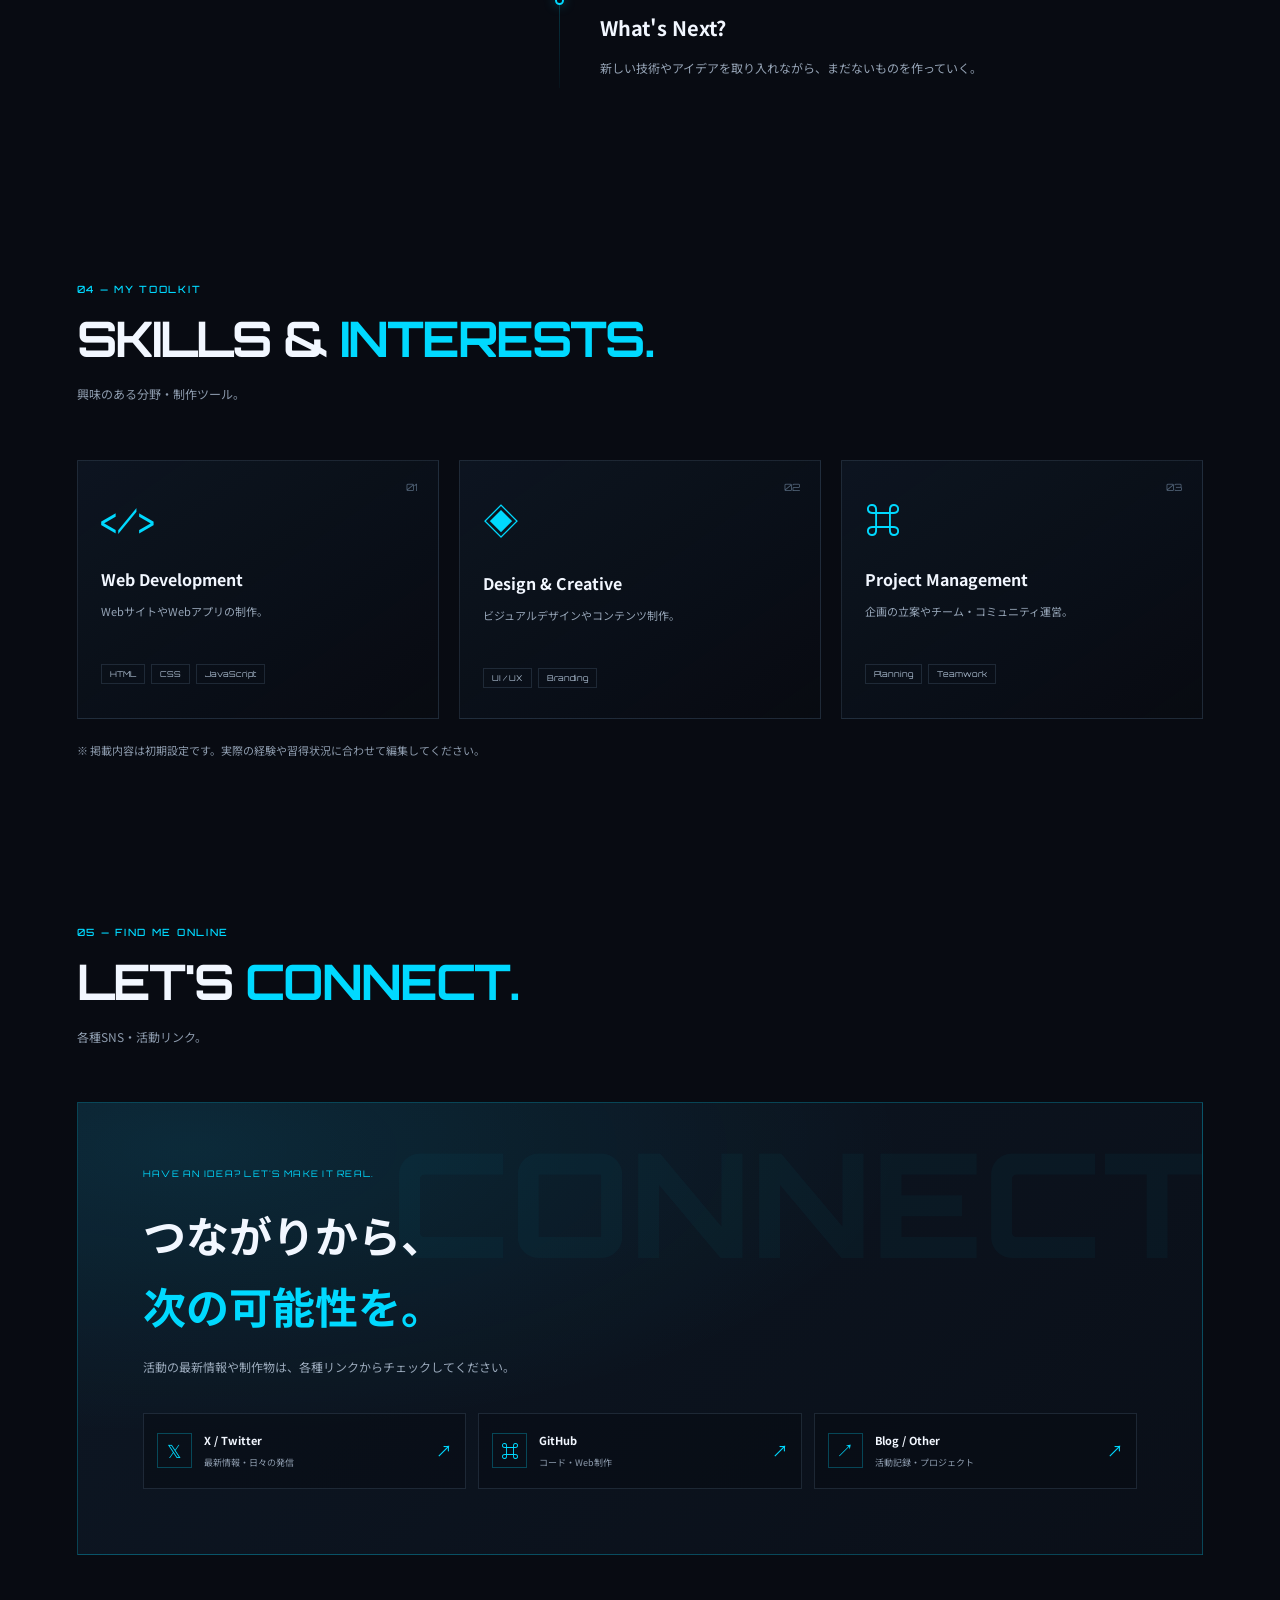
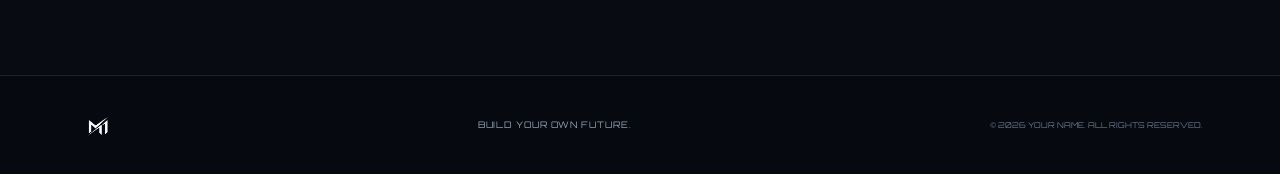
==== commit 3e3786dc: "Update index.html" ====
--- a/index.html
+++ b/index.html
@@ -110,7 +110,7 @@
 <h3>Web Development</h3>
 <p>デザインと機能性を両立したWebサイトや、日々の課題を解決するWebツールを制作。</p>
 <div class="tag-list"><span>HTML</span><span>CSS</span><span>JavaScript</span></div>
-<a href="web.html" class="project-link" target="_blank" rel="noopener noreferrer">VIEW PROJECT <span>↗</span></a></div></article>
+<a href="web.html" class="project-link" rel="noopener noreferrer">VIEW PROJECT <span>↗</span></a></div></article>
 <article class="project-card reveal">
 <div class="project-visual project-esports">
 <span class="project-number">PROJECT / 02</span>
@@ -122,7 +122,7 @@
 <h3>Esports Projects</h3>
 <p>eスポーツを通じた交流やコミュニティづくり、イベント・チーム運営に関する活動。</p>
 <div class="tag-list"><span>Community</span><span>Management</span></div>
-<a href="esports.html" class="project-link" target="_blank" rel="noopener noreferrer">VIEW PROJECT <span>↗</span></a></div> </article>
+<a href="esports.html" class="project-link" rel="noopener noreferrer">VIEW PROJECT <span>↗</span></a></div> </article>
 <article class="project-card reveal">
 <div class="project-visual project-creative">
 <span class="project-number">PROJECT / 03</span>
@@ -134,7 +134,7 @@
 <h3>Creative Experiments</h3>
 <p>新しいアイデアの実験や、デジタルコンテンツ・ゲーム関連の企画などに挑戦。</p>
 <div class="tag-list"><span>Planning</span><span>Design</span><span>Gaming</span></div>
-<a href="creative.html" class="project-link" target="_blank" rel="noopener noreferrer">VIEW PROJECT <span>↗</span></a>
+<a href="creative.html" class="project-link" rel="noopener noreferrer">VIEW PROJECT <span>↗</span></a>
 </div></article></div>
 </section>
 <!-- ACTIVITIES -->
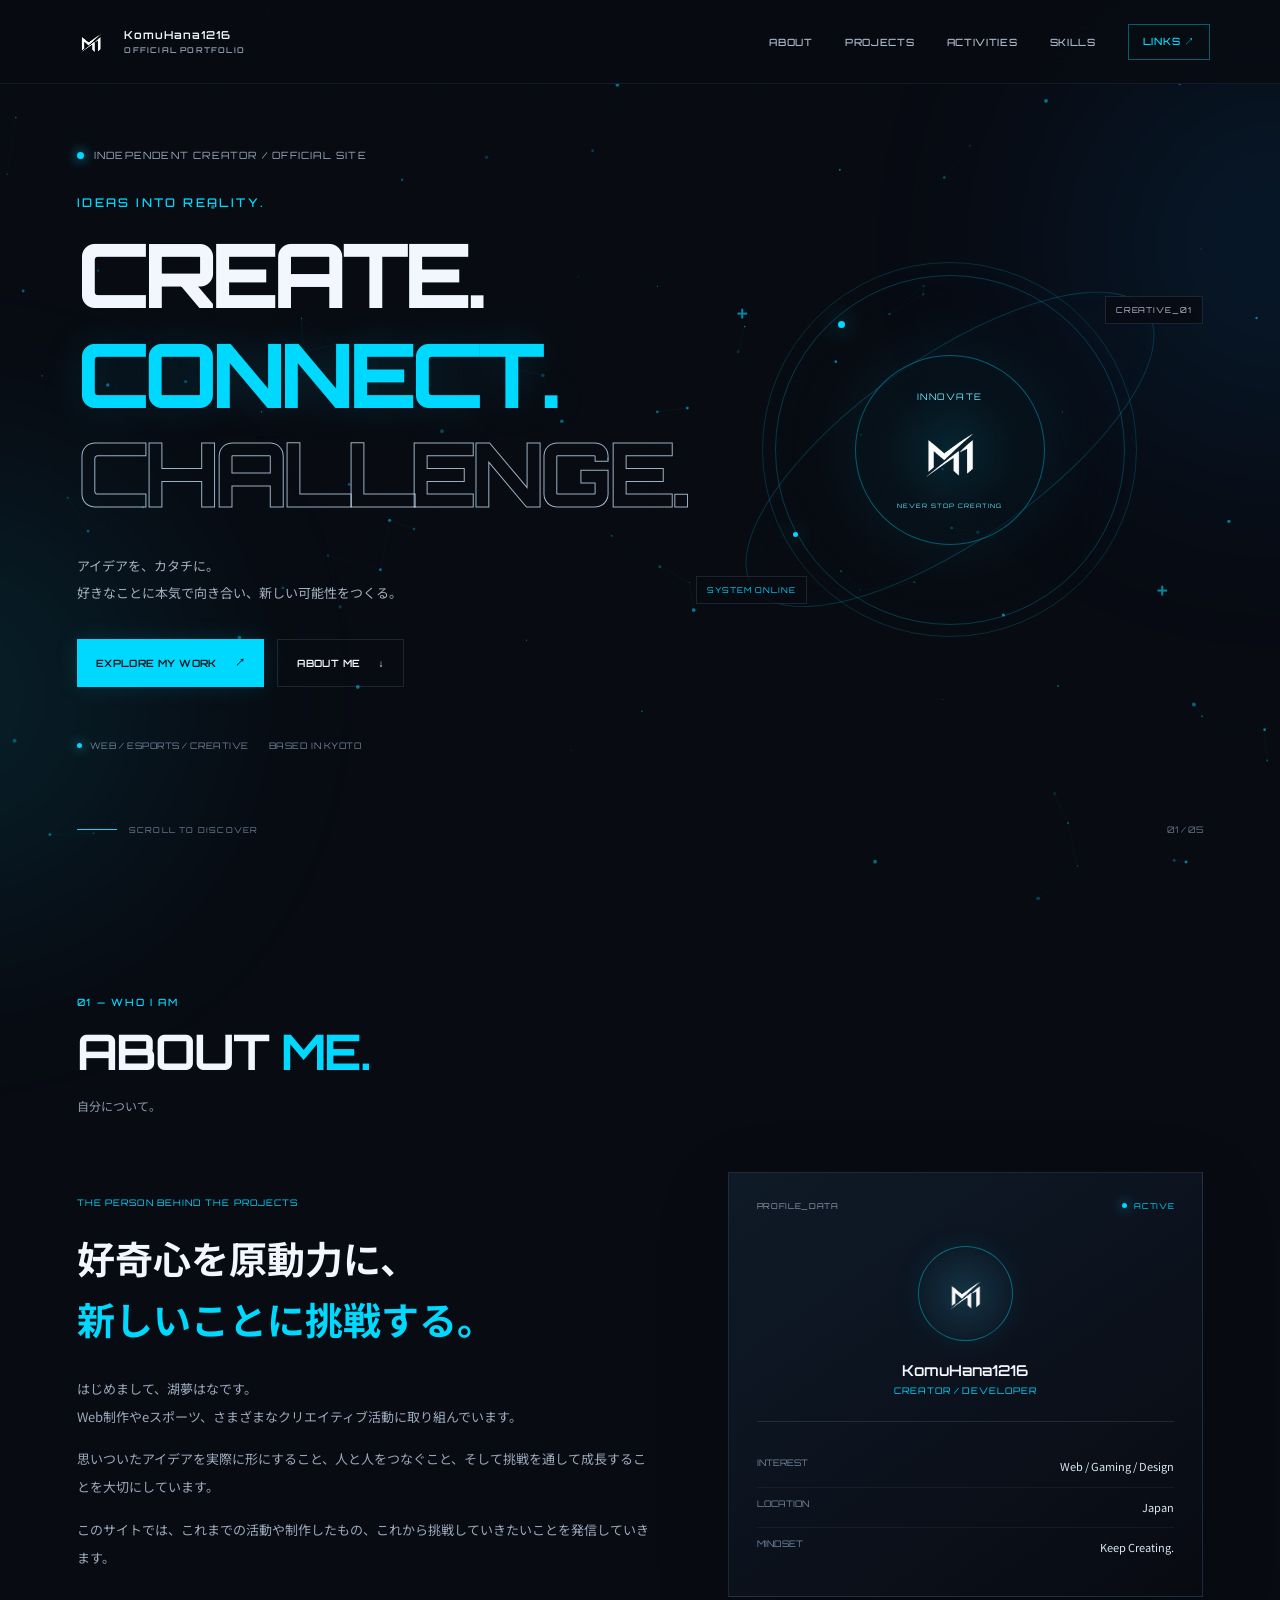
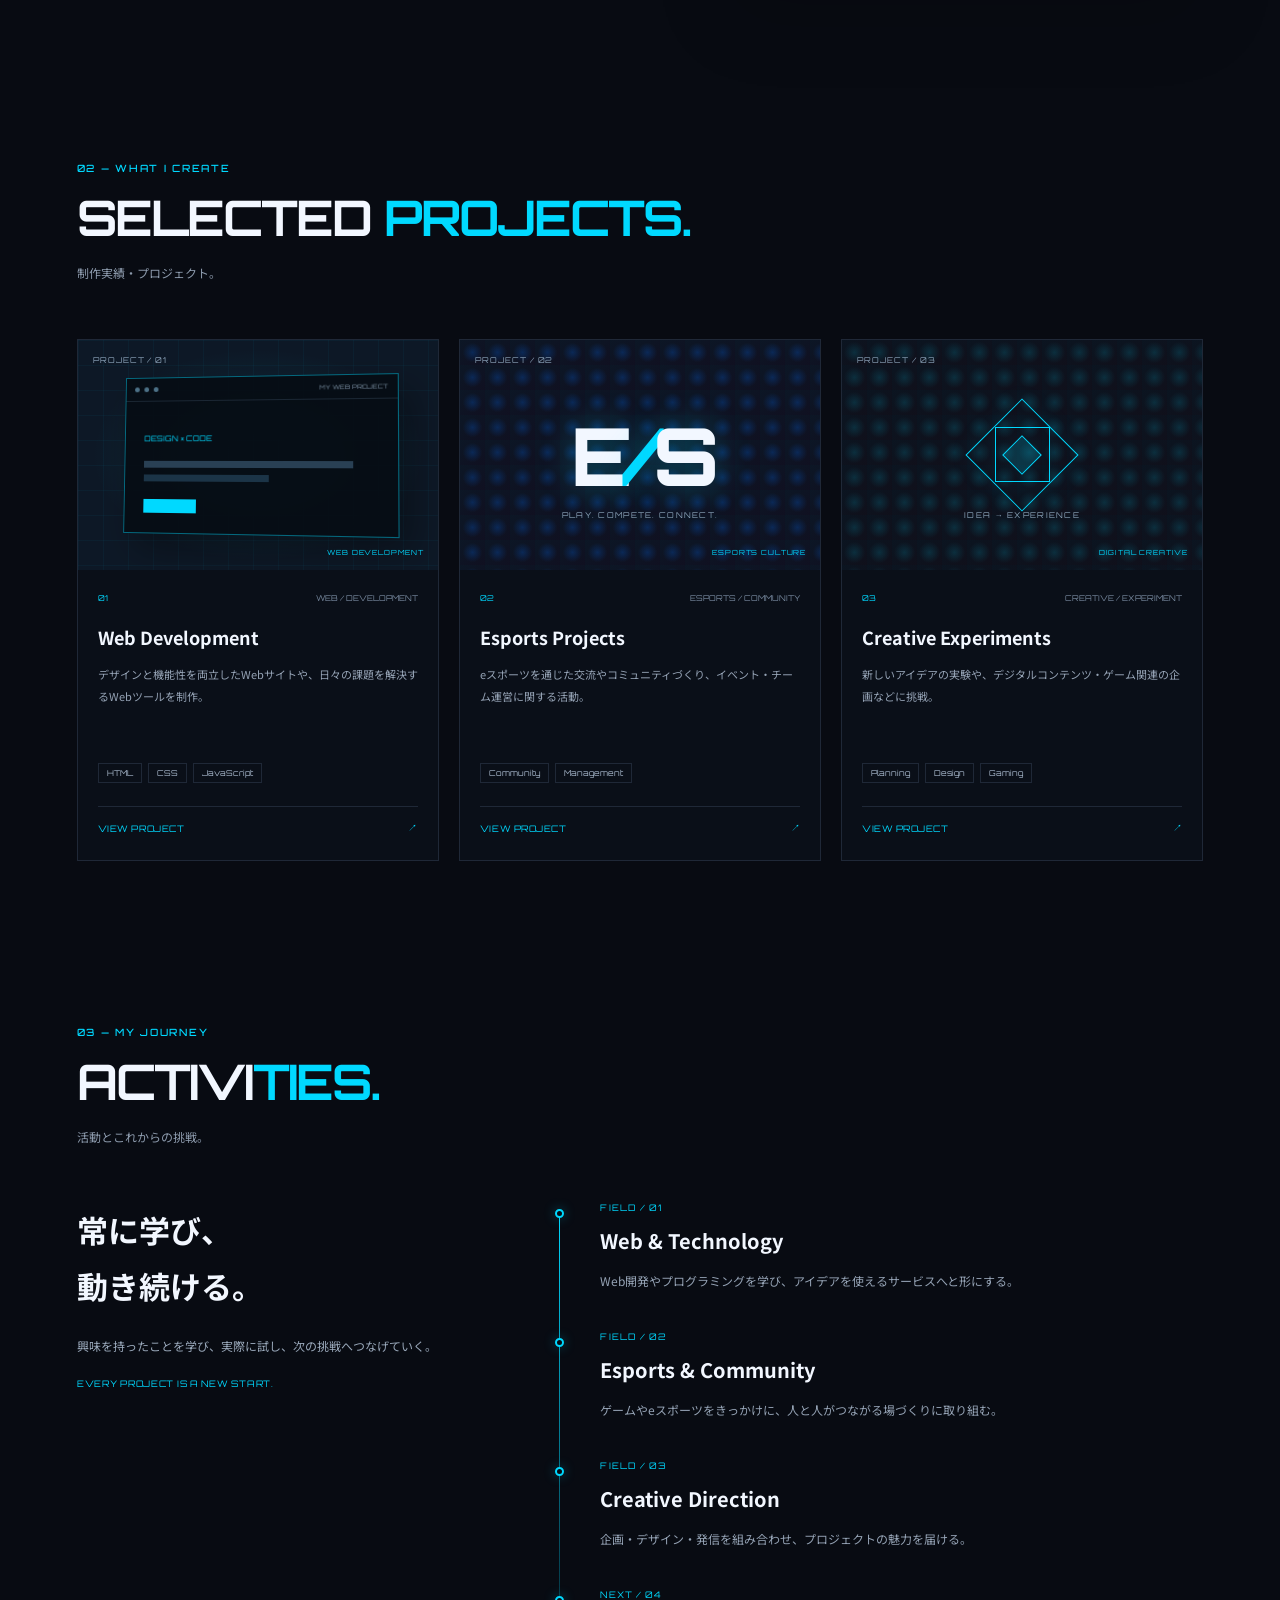
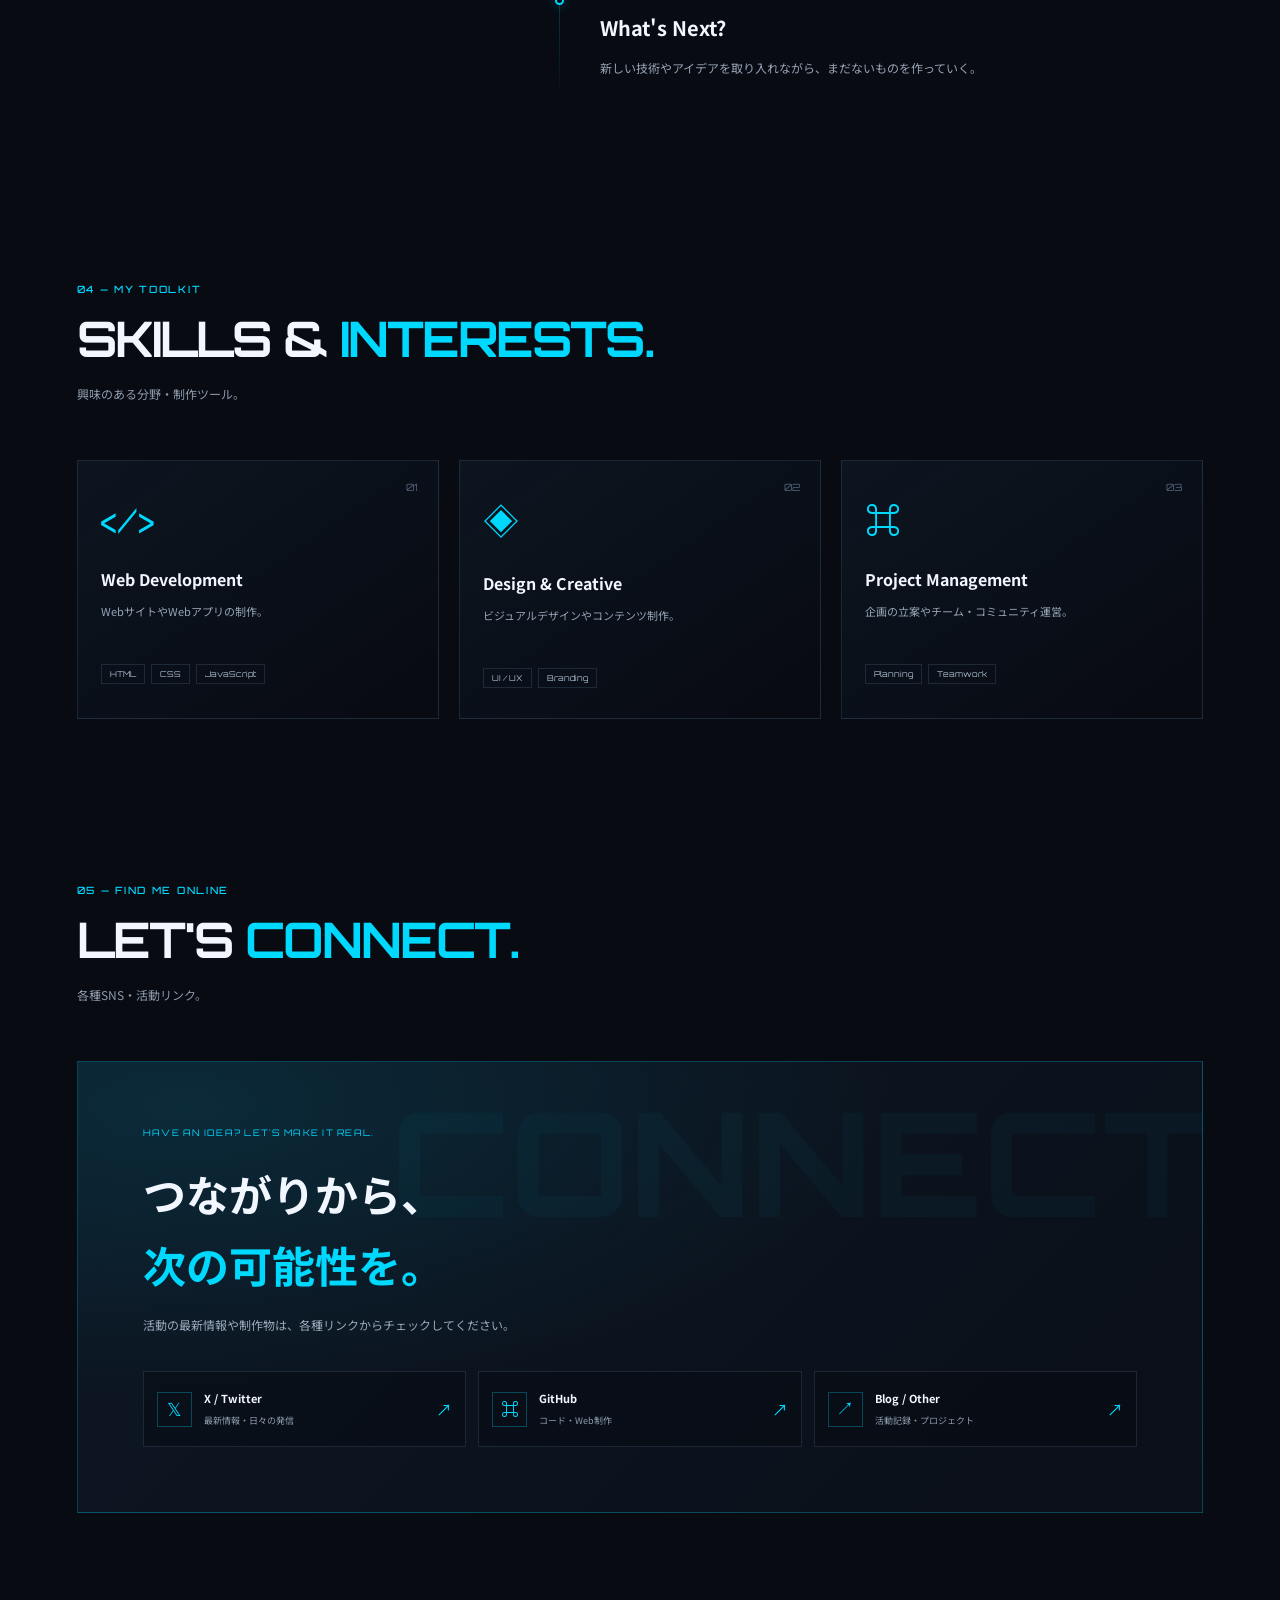
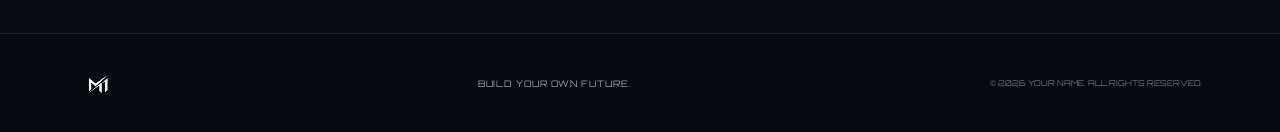
==== commit 20bae2c0: "Update index.html" ====
--- a/index.html
+++ b/index.html
@@ -142,110 +142,79 @@
 <div class="section-heading reveal">
 <p class="section-index">03 — MY JOURNEY</p>
 <h2>ACTIVI<span>TIES.</span></h2><p class="section-subtitle">活動とこれからの挑戦。</p></div>
-
-      <div class="activity-layout">
-        <div class="activity-intro reveal">
-          <h3>常に学び、<br>動き続ける。</h3>
-          <p>興味を持ったことを学び、実際に試し、次の挑戦へつなげていく。</p>
-          <p class="activity-highlight">EVERY PROJECT IS A NEW START.</p>
-        </div>
-
-        <div class="timeline">
-          <article class="timeline-item reveal">
-            <span class="timeline-dot"></span>
-            <div class="timeline-label">FIELD / 01</div>
-            <h3>Web & Technology</h3>
-            <p>Web開発やプログラミングを学び、アイデアを使えるサービスへと形にする。</p>
-          </article>
-          <article class="timeline-item reveal">
-            <span class="timeline-dot"></span>
-            <div class="timeline-label">FIELD / 02</div>
-            <h3>Esports & Community</h3>
-            <p>ゲームやeスポーツをきっかけに、人と人がつながる場づくりに取り組む。</p>
-          </article>
-          <article class="timeline-item reveal">
-            <span class="timeline-dot"></span>
-            <div class="timeline-label">FIELD / 03</div>
-            <h3>Creative Direction</h3>
-            <p>企画・デザイン・発信を組み合わせ、プロジェクトの魅力を届ける。</p>
-          </article>
-          <article class="timeline-item reveal">
-            <span class="timeline-dot"></span>
-            <div class="timeline-label">NEXT / 04</div>
-            <h3>What's Next?</h3>
-            <p>新しい技術やアイデアを取り入れながら、まだないものを作っていく。</p>
-          </article>
-        </div>
-      </div>
-    </section>
-
-    <!-- SKILLS -->
-    <section class="section-shell content-section" id="skills">
-      <div class="section-heading reveal">
-        <p class="section-index">04 — MY TOOLKIT</p>
-        <h2>SKILLS & <span>INTERESTS.</span></h2>
-        <p class="section-subtitle">興味のある分野・制作ツール。</p>
-      </div>
-
-      <div class="skills-grid">
-        <article class="skill-card reveal">
-          <span class="skill-number">01</span>
-          <span class="skill-icon">&lt;/&gt;</span>
-          <h3>Web Development</h3>
-          <p>WebサイトやWebアプリの制作。</p>
-          <div class="tag-list"><span>HTML</span><span>CSS</span><span>JavaScript</span></div>
-        </article>
-        <article class="skill-card reveal">
-          <span class="skill-number">02</span>
-          <span class="skill-icon">◈</span>
-          <h3>Design & Creative</h3>
-          <p>ビジュアルデザインやコンテンツ制作。</p>
-          <div class="tag-list"><span>UI / UX</span><span>Branding</span></div>
-        </article>
-        <article class="skill-card reveal">
-          <span class="skill-number">03</span>
-          <span class="skill-icon">⌘</span>
-          <h3>Project Management</h3>
-          <p>企画の立案やチーム・コミュニティ運営。</p>
-          <div class="tag-list"><span>Planning</span><span>Teamwork</span></div>
-        </article>
-      </div>
-      <p class="section-footnote reveal">※ 掲載内容は初期設定です。実際の経験や習得状況に合わせて編集してください。</p>
-    </section>
-
-    <!-- LINKS -->
-    <section class="section-shell content-section links-section" id="links">
-      <div class="section-heading reveal">
-        <p class="section-index">05 — FIND ME ONLINE</p>
-        <h2>LET'S <span>CONNECT.</span></h2>
-        <p class="section-subtitle">各種SNS・活動リンク。</p>
-      </div>
-
-      <div class="connect-panel reveal">
-        <p class="connect-overline">HAVE AN IDEA? LET'S MAKE IT REAL.</p>
-        <h3>つながりから、<br><span>次の可能性を。</span></h3>
-        <p>活動の最新情報や制作物は、各種リンクからチェックしてください。</p>
-        <div class="social-links">
-          <a href="YOUR_X_URL" target="_blank" rel="noopener noreferrer">
-            <span class="social-icon">𝕏</span><span><strong>X / Twitter</strong><small>最新情報・日々の発信</small></span><span class="social-arrow">↗</span>
-          </a>
-          <a href="YOUR_GITHUB_URL" target="_blank" rel="noopener noreferrer">
-            <span class="social-icon">⌘</span><span><strong>GitHub</strong><small>コード・Web制作</small></span><span class="social-arrow">↗</span>
-          </a>
-          <a href="YOUR_BLOG_URL" target="_blank" rel="noopener noreferrer">
-            <span class="social-icon">↗</span><span><strong>Blog / Other</strong><small>活動記録・プロジェクト</small></span><span class="social-arrow">↗</span>
-          </a>
-        </div>
-      </div>
-    </section>
-  </main>
-
-  <!-- FOOTER -->
-  <footer class="site-footer">
-    <a href="#top" class="footer-brand" aria-label="トップへ戻る"><img src="core-top.png" alt="footer-logo"></a>
-    <p>BUILD YOUR OWN FUTURE.</p>
-    <p class="copyright">© <span id="year"></span> YOUR NAME. ALL RIGHTS RESERVED.</p>
-      
-  </footer>
+<div class="activity-layout">
+<div class="activity-intro reveal">
+<h3>常に学び、<br>動き続ける。</h3><p>興味を持ったことを学び、実際に試し、次の挑戦へつなげていく。</p><p class="activity-highlight">EVERY PROJECT IS A NEW START.</p>
+</div>
+<div class="timeline">
+<article class="timeline-item reveal">
+<span class="timeline-dot"></span>
+<div class="timeline-label">FIELD / 01</div>
+<h3>Web & Technology</h3><p>Web開発やプログラミングを学び、アイデアを使えるサービスへと形にする。</p>
+</article>
+<article class="timeline-item reveal">
+<span class="timeline-dot"></span>
+<div class="timeline-label">FIELD / 02</div>
+<h3>Esports & Community</h3>
+<p>ゲームやeスポーツをきっかけに、人と人がつながる場づくりに取り組む。</p>
+</article>
+<article class="timeline-item reveal">
+<span class="timeline-dot"></span>
+<div class="timeline-label">FIELD / 03</div>
+<h3>Creative Direction</h3>
+<p>企画・デザイン・発信を組み合わせ、プロジェクトの魅力を届ける。</p>
+</article>
+<article class="timeline-item reveal">
+<span class="timeline-dot"></span>
+<div class="timeline-label">NEXT / 04</div>
+<h3>What's Next?</h3>
+<p>新しい技術やアイデアを取り入れながら、まだないものを作っていく。</p>
+</article>
+</div></div>
+</section>
+<!-- SKILLS -->
+<section class="section-shell content-section" id="skills">
+<div class="section-heading reveal">
+<p class="section-index">04 — MY TOOLKIT</p>
+<h2>SKILLS & <span>INTERESTS.</span></h2><p class="section-subtitle">興味のある分野・制作ツール。</p>
+</div>
+<div class="skills-grid">
+<article class="skill-card reveal">
+<span class="skill-number">01</span><span class="skill-icon">&lt;/&gt;</span>
+<h3>Web Development</h3><p>WebサイトやWebアプリの制作。</p>
+<div class="tag-list"><span>HTML</span><span>CSS</span><span>JavaScript</span></div>
+</article>
+<article class="skill-card reveal">
+<span class="skill-number">02</span>
+<span class="skill-icon">◈</span>
+<h3>Design & Creative</h3><p>ビジュアルデザインやコンテンツ制作。</p>
+<div class="tag-list"><span>UI / UX</span><span>Branding</span></div>
+</article>
+<article class="skill-card reveal">
+<span class="skill-number">03</span><span class="skill-icon">⌘</span>
+<h3>Project Management</h3><p>企画の立案やチーム・コミュニティ運営。</p>
+<div class="tag-list"><span>Planning</span><span>Teamwork</span></div>
+</article>
+</div>
+</section>
+<!-- LINKS -->
+<section class="section-shell content-section links-section" id="links">
+<div class="section-heading reveal">
+<p class="section-index">05 — FIND ME ONLINE</p><h2>LET'S <span>CONNECT.</span></h2><p class="section-subtitle">各種SNS・活動リンク。</p></div>
+<div class="connect-panel reveal"><p class="connect-overline">HAVE AN IDEA? LET'S MAKE IT REAL.</p>
+<h3>つながりから、<br><span>次の可能性を。</span></h3><p>活動の最新情報や制作物は、各種リンクからチェックしてください。</p><div class="social-links">
+<a href="https://x.com/komuhana1216" target="_blank" rel="noopener noreferrer">
+<span class="social-icon">𝕏</span><span><strong>X / Twitter</strong><small>最新情報・日々の発信</small></span><span class="social-arrow">↗</span></a>
+<a href="YOUR_GITHUB_URL" target="_blank" rel="noopener noreferrer">
+<span class="social-icon">⌘</span><span><strong>GitHub</strong><small>コード・Web制作</small></span><span class="social-arrow">↗</span></a>
+<a href="YOUR_BLOG_URL" target="_blank" rel="noopener noreferrer"><span class="social-icon">↗</span><span><strong>Blog / Other</strong><small>活動記録・プロジェクト</small></span><span class="social-arrow">↗</span></a>
+</div></div>
+</section>
+</main>
+<!-- FOOTER -->
+<footer class="site-footer">
+<a href="#top" class="footer-brand" aria-label="トップへ戻る"><img src="core-top.png" alt="footer-logo"></a>
+<p>BUILD YOUR OWN FUTURE.</p><p class="copyright">© <span id="year"></span> YOUR NAME. ALL RIGHTS RESERVED.</p>  
+</footer>
 </body>
 </html>
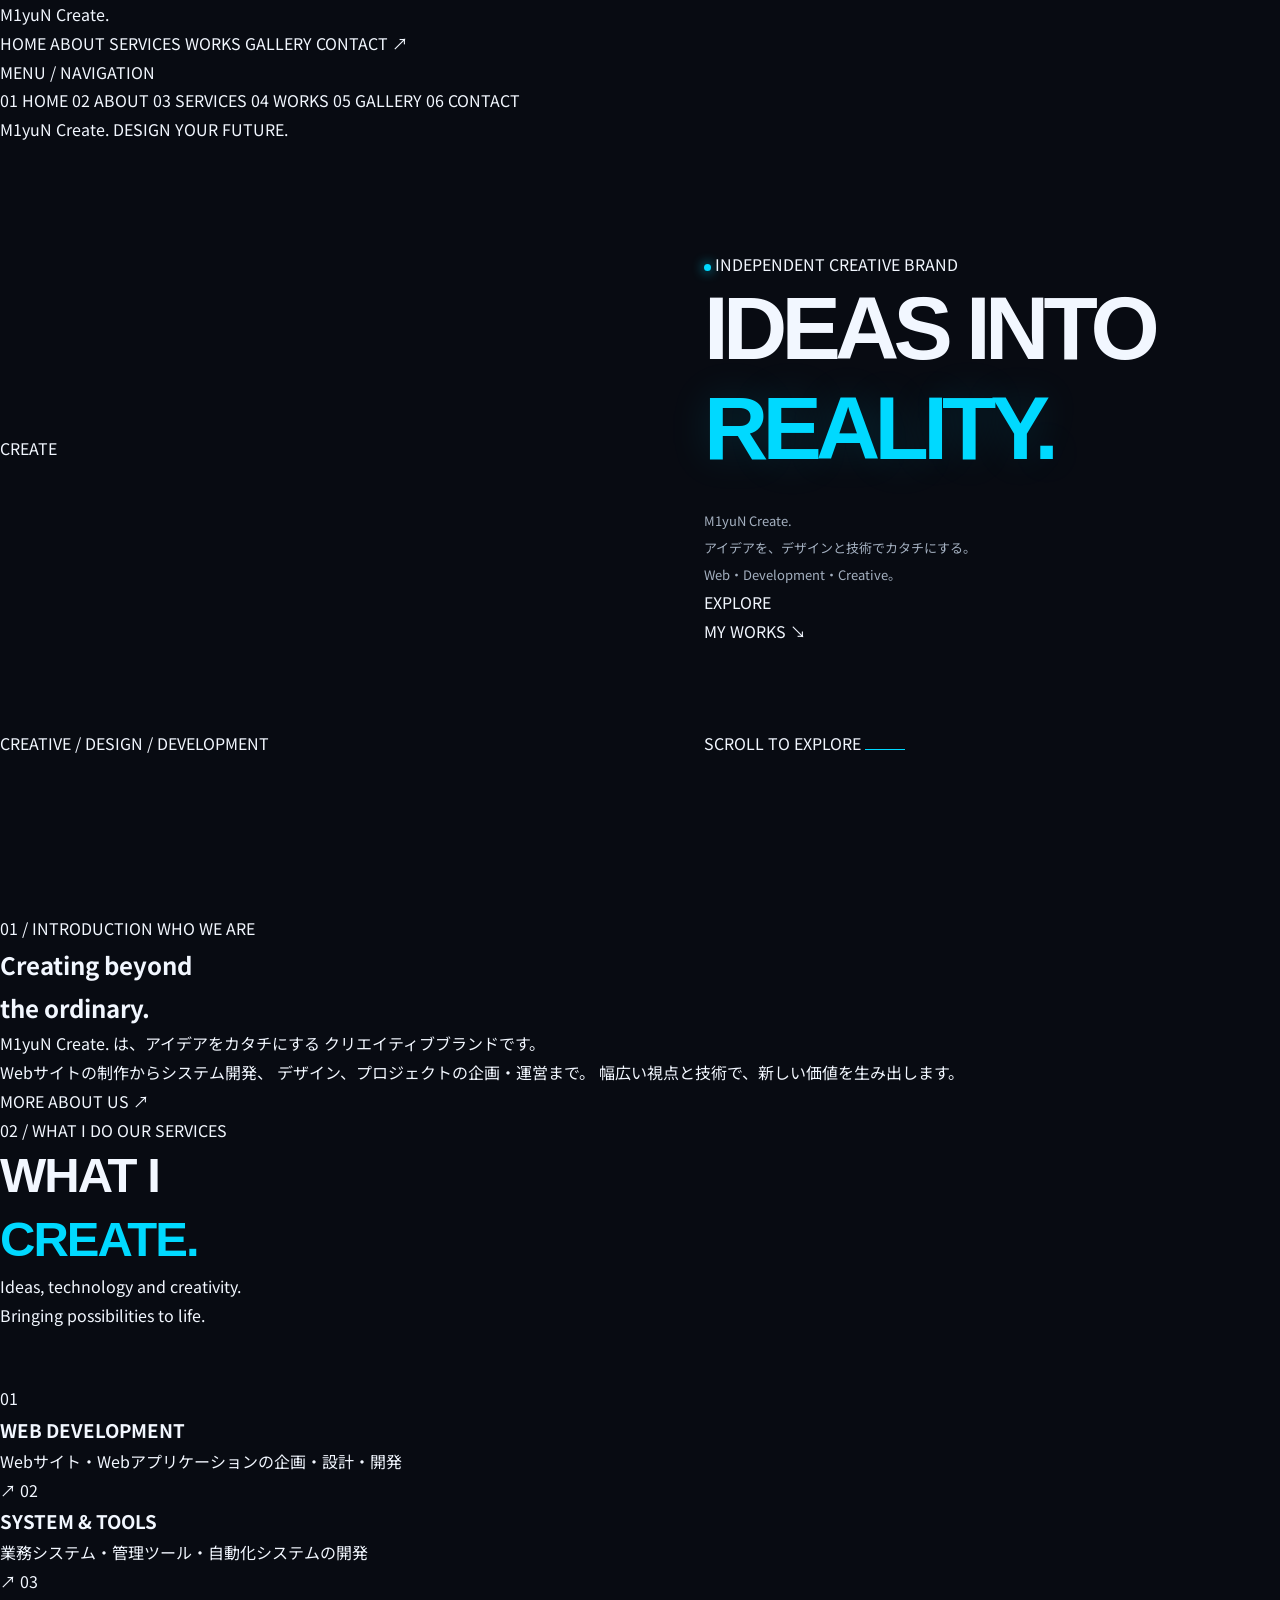
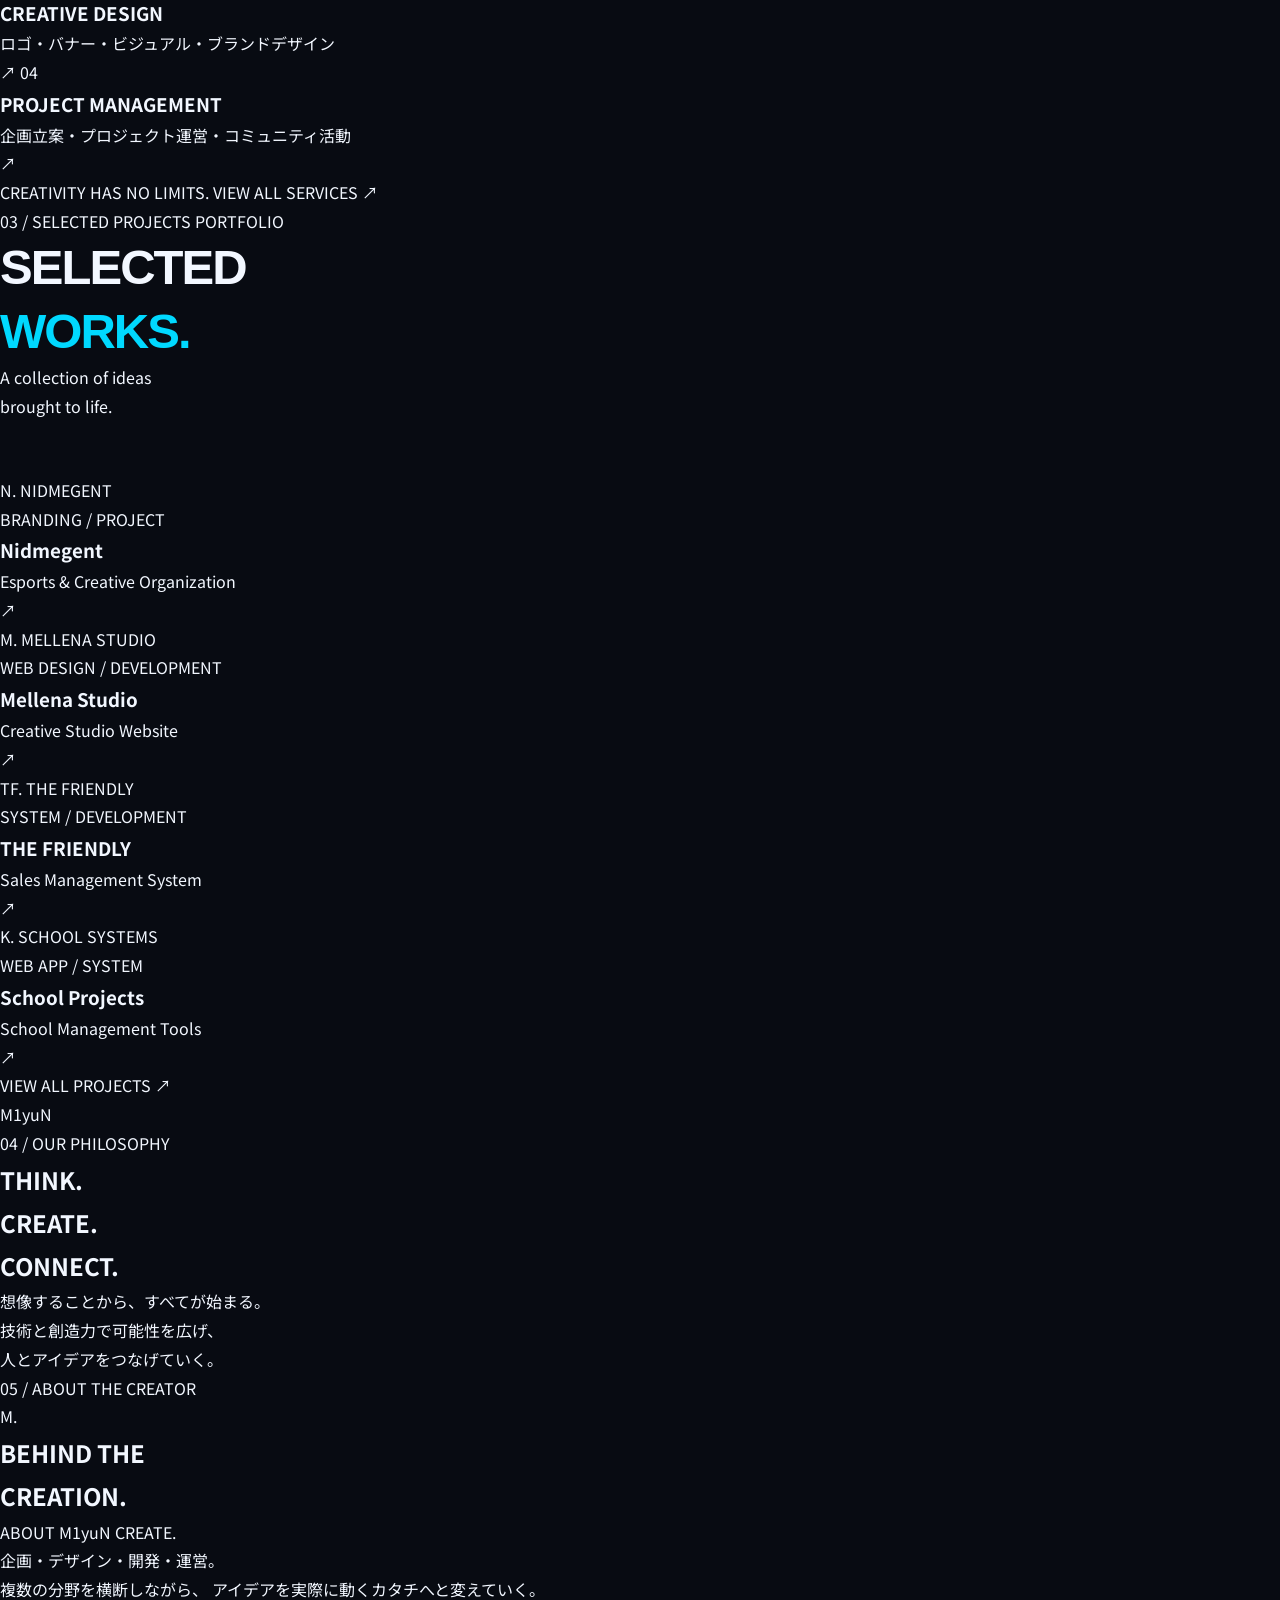
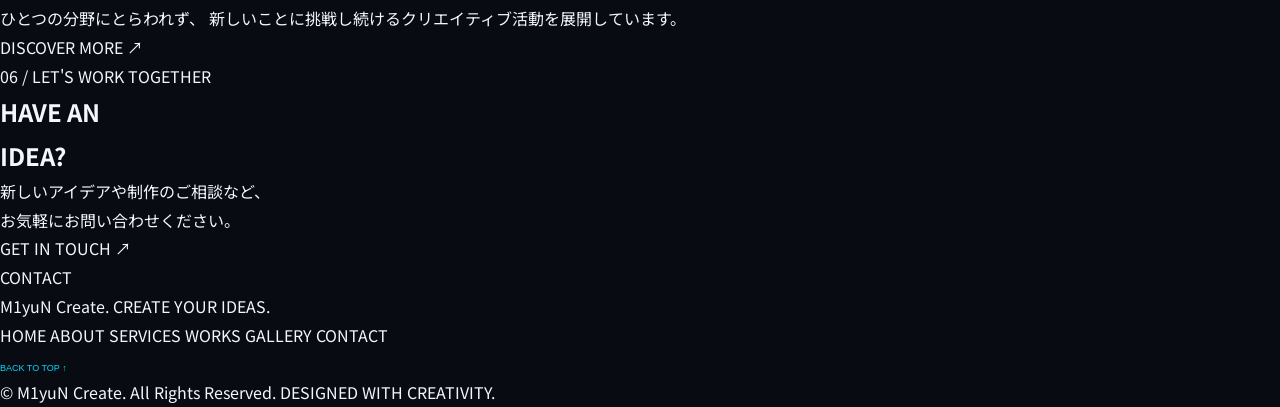
==== commit 4683bc35: "Update index.html" ====
--- a/index.html
+++ b/index.html
@@ -1,220 +1,395 @@
 <!DOCTYPE html>
 <html lang="ja">
 <head>
-<meta charset="UTF-8">
-<meta name="viewport" content="width=device-width, initial-scale=1">
-<meta name="theme-color" content="#080B12">
-<meta name="description" content="湖夢はなの公式サイト。Web制作、eスポーツ、クリエイティブ活動を紹介。">
-<title>KomuHana OFFICIAL</title>
-<link rel="preconnect" href="https://fonts.googleapis.com"><link rel="preconnect" href="https://fonts.gstatic.com" crossorigin>
-<link href="https://fonts.googleapis.com/css2?family=Orbitron:wght@400;500;600;700;800&family=Noto+Sans+JP:wght@400;500;600;700;800&display=swap" rel="stylesheet">
-<link rel="icon" href="favicon.png" type="image/x-icon">
-<link rel="stylesheet" href="style.css">
-<script src="script.js" defer></script>
+  <meta charset="UTF-8">
+  <meta name="viewport" content="width=device-width, initial-scale=1.0">
+  <meta name="theme-color" content="#ffffff">
+  <meta name="description" content="M1yuN Create. Design, Development and Creative Projects.">
+  <title>M1yuN Create. | Creative Portfolio</title>
+
+  <link rel="preconnect" href="https://fonts.googleapis.com">
+  <link rel="preconnect" href="https://fonts.gstatic.com" crossorigin>
+  <link href="https://fonts.googleapis.com/css2?family=DM+Sans:wght@400;500;600;700;800&family=Noto+Sans+JP:wght@400;500;600;700&display=swap" rel="stylesheet">
+
+  <link rel="stylesheet" href="style.css">
 </head>
 <body>
-<a class="skip-link" href="#main">maincontents-tp</a>
-<!-- LOADING -->
-<div class="loader" id="loader" aria-label="Loading">
-<div class="loader-inner">
-<div class="loader-symbol"><img src="core-top.png" alt="symbol-logo"></div><p class="loader-name">KomuHana1216</p><div class="loader-track"><span></span></div><p class="loader-caption">INITIALIZING EXPERIENCE...</p></div></div>
-<!-- BACKGROUND -->
-<canvas id="particles" aria-hidden="true"></canvas>
-<div class="background-grid" aria-hidden="true"></div><div class="background-glow glow-one" aria-hidden="true"></div><div class="background-glow glow-two" aria-hidden="true"></div>
-<!-- HEADER -->
-<header class="site-header" id="top">
-<a href="#top" class="brand" aria-label="トップへ"><span class="brand-icon"><img src="core-top.png" alt="header-logo"></span><span class="brand-text">KomuHana1216<small>OFFICIAL PORTFOLIO</small></span></a>
-<button class="menu-toggle" id="menuToggle" aria-label="メニューを開く" aria-expanded="false" aria-controls="navMenu"><span></span><span></span><span></span></button>
-<nav class="nav-menu" id="navMenu" aria-label="メインナビゲーション">
-<a href="#about">ABOUT</a><a href="#projects">PROJECTS</a><a href="#activities">ACTIVITIES</a><a href="#skills">SKILLS</a><a href="#links" class="nav-contact">LINKS <span>↗</span></a>
-</nav></header>
-<main id="main">
-<!-- HERO -->
-<section class="hero section-shell" aria-labelledby="hero-title">
-<div class="hero-content"><div class="eyebrow reveal"><span class="status-dot"></span>INDEPENDENT CREATOR / OFFICIAL SITE</div><p class="hero-kicker reveal">IDEAS INTO REALITY.</p>
-<h1 class="hero-title reveal" id="hero-title">CREATE.<br><span>CONNECT.</span><br><span class="outline-text">CHALLENGE.</span></h1>
-<p class="hero-description reveal">アイデアを、カタチに。<br>好きなことに本気で向き合い、新しい可能性をつくる。</p>
-<div class="hero-actions reveal"><a href="#projects" class="button button-primary">EXPLORE MY WORK <span>↗</span></a><a href="#about" class="button button-ghost">ABOUT ME <span>↓</span></a></div>
-<div class="hero-meta reveal"><span><i></i> WEB / ESPORTS / CREATIVE</span><span>BASED IN KYOTO</span></div></div>
-<div class="hero-visual reveal" aria-hidden="true">
-<div class="orbit orbit-outer"></div>
-<div class="orbit orbit-inner"></div>
-<div class="orbit orbit-tilted"></div>
-<div class="hero-core">
-<span class="core-top">INNOVATE</span>
-<span class="core-letter">
-<img src="core-top.png" alt="core-logo">
-</span>
-<span class="core-bottom">NEVER STOP CREATING</span>
-</div>
-<span class="floating-label label-one">CREATIVE_01</span>
-<span class="floating-label label-two">SYSTEM ONLINE</span>
-<span class="visual-cross cross-one">+</span>
-<span class="visual-cross cross-two">+</span>
-</div>
-<a href="#about" class="scroll-indicator" aria-label="下へスクロール">
-<span class="scroll-line"></span>SCROLL TO DISCOVER</a><span class="hero-index">01 / 05</span>
-</section>
-<!-- ABOUT -->
-<section class="section-shell content-section" id="about">
-<div class="section-heading reveal">
-<p class="section-index">01 — WHO I AM</p>
-<h2>ABOUT <span>ME.</span></h2>
-<p class="section-subtitle">自分について。</p>
-</div>
-<div class="about-layout">
-<div class="about-main reveal">
-<div class="about-tag">THE PERSON BEHIND THE PROJECTS</div><h3>好奇心を原動力に、<br><span class="accent-text">新しいことに挑戦する。</span></h3>
-<p>はじめまして、湖夢はなです。<br>Web制作やeスポーツ、さまざまなクリエイティブ活動に取り組んでいます。</p>
-<p>思いついたアイデアを実際に形にすること、人と人をつなぐこと、そして挑戦を通して成長することを大切にしています。</p>
-<p>このサイトでは、これまでの活動や制作したもの、これから挑戦していきたいことを発信していきます。</p></div>
-<div class="about-side reveal">
-<div class="profile-card">
-<div class="profile-top">
-<span class="profile-code">PROFILE_DATA</span>
-<span class="profile-status"><i></i> ACTIVE</span>
-</div>
-<div class="profile-avatar"><img src="core-top.png" alt="portfolio-logo"></div>
-<h3>KomuHana1216</h3>
-<p class="profile-role">CREATOR / DEVELOPER</p>
-<div class="profile-divider"></div>
-<dl class="profile-details">
-<div><dt>INTEREST</dt><dd>Web / Gaming / Design</dd></div>
-<div><dt>LOCATION</dt><dd>Japan</dd></div>
-<div><dt>MINDSET</dt><dd>Keep Creating.</dd></div>
-</dl></div></div></div>
-</section>
-<!-- PROJECTS -->
-<section class="section-shell content-section" id="projects">
-<div class="section-heading reveal">
-<p class="section-index">02 — WHAT I CREATE</p>
-<h2>SELECTED <span>PROJECTS.</span></h2>
-<p class="section-subtitle">制作実績・プロジェクト。</p>
-</div>
-<div class="project-grid">
-<article class="project-card reveal">
-<div class="project-visual project-web">
-<span class="project-number">PROJECT / 01</span>
-<div class="mock-browser">
-<div class="browser-bar"><i></i><i></i><i></i><span>MY WEB PROJECT</span></div>
-<div class="browser-content">
-<span class="mock-label">DESIGN × CODE</span>
-<div class="mock-line"></div>
-<div class="mock-line short"></div>
-<div class="mock-button"></div>
-</div></div>
-<span class="project-visual-label">WEB DEVELOPMENT</span>
-</div>
-<div class="project-info">
-<div class="project-meta"><span>01</span><span>WEB / DEVELOPMENT</span></div>
-<h3>Web Development</h3>
-<p>デザインと機能性を両立したWebサイトや、日々の課題を解決するWebツールを制作。</p>
-<div class="tag-list"><span>HTML</span><span>CSS</span><span>JavaScript</span></div>
-<a href="web.html" class="project-link" rel="noopener noreferrer">VIEW PROJECT <span>↗</span></a></div></article>
-<article class="project-card reveal">
-<div class="project-visual project-esports">
-<span class="project-number">PROJECT / 02</span>
-<div class="esports-mark">E<span>/</span>S</div>
-<span class="esports-caption">PLAY. COMPETE. CONNECT.</span>
-<span class="project-visual-label">ESPORTS CULTURE</span></div>
-<div class="project-info">
-<div class="project-meta"><span>02</span><span>ESPORTS / COMMUNITY</span></div>
-<h3>Esports Projects</h3>
-<p>eスポーツを通じた交流やコミュニティづくり、イベント・チーム運営に関する活動。</p>
-<div class="tag-list"><span>Community</span><span>Management</span></div>
-<a href="esports.html" class="project-link" rel="noopener noreferrer">VIEW PROJECT <span>↗</span></a></div> </article>
-<article class="project-card reveal">
-<div class="project-visual project-creative">
-<span class="project-number">PROJECT / 03</span>
-<div class="creative-symbol"><span></span><span></span><span></span></div>
-<span class="creative-caption">IDEA → EXPERIENCE</span>
-<span class="project-visual-label">DIGITAL CREATIVE</span></div>
-<div class="project-info">
-<div class="project-meta"><span>03</span><span>CREATIVE / EXPERIMENT</span></div>
-<h3>Creative Experiments</h3>
-<p>新しいアイデアの実験や、デジタルコンテンツ・ゲーム関連の企画などに挑戦。</p>
-<div class="tag-list"><span>Planning</span><span>Design</span><span>Gaming</span></div>
-<a href="creative.html" class="project-link" rel="noopener noreferrer">VIEW PROJECT <span>↗</span></a>
-</div></article></div>
-</section>
-<!-- ACTIVITIES -->
-<section class="section-shell content-section" id="activities">
-<div class="section-heading reveal">
-<p class="section-index">03 — MY JOURNEY</p>
-<h2>ACTIVI<span>TIES.</span></h2><p class="section-subtitle">活動とこれからの挑戦。</p></div>
-<div class="activity-layout">
-<div class="activity-intro reveal">
-<h3>常に学び、<br>動き続ける。</h3><p>興味を持ったことを学び、実際に試し、次の挑戦へつなげていく。</p><p class="activity-highlight">EVERY PROJECT IS A NEW START.</p>
-</div>
-<div class="timeline">
-<article class="timeline-item reveal">
-<span class="timeline-dot"></span>
-<div class="timeline-label">FIELD / 01</div>
-<h3>Web & Technology</h3><p>Web開発やプログラミングを学び、アイデアを使えるサービスへと形にする。</p>
-</article>
-<article class="timeline-item reveal">
-<span class="timeline-dot"></span>
-<div class="timeline-label">FIELD / 02</div>
-<h3>Esports & Community</h3>
-<p>ゲームやeスポーツをきっかけに、人と人がつながる場づくりに取り組む。</p>
-</article>
-<article class="timeline-item reveal">
-<span class="timeline-dot"></span>
-<div class="timeline-label">FIELD / 03</div>
-<h3>Creative Direction</h3>
-<p>企画・デザイン・発信を組み合わせ、プロジェクトの魅力を届ける。</p>
-</article>
-<article class="timeline-item reveal">
-<span class="timeline-dot"></span>
-<div class="timeline-label">NEXT / 04</div>
-<h3>What's Next?</h3>
-<p>新しい技術やアイデアを取り入れながら、まだないものを作っていく。</p>
-</article>
-</div></div>
-</section>
-<!-- SKILLS -->
-<section class="section-shell content-section" id="skills">
-<div class="section-heading reveal">
-<p class="section-index">04 — MY TOOLKIT</p>
-<h2>SKILLS & <span>INTERESTS.</span></h2><p class="section-subtitle">興味のある分野・制作ツール。</p>
-</div>
-<div class="skills-grid">
-<article class="skill-card reveal">
-<span class="skill-number">01</span><span class="skill-icon">&lt;/&gt;</span>
-<h3>Web Development</h3><p>WebサイトやWebアプリの制作。</p>
-<div class="tag-list"><span>HTML</span><span>CSS</span><span>JavaScript</span></div>
-</article>
-<article class="skill-card reveal">
-<span class="skill-number">02</span>
-<span class="skill-icon">◈</span>
-<h3>Design & Creative</h3><p>ビジュアルデザインやコンテンツ制作。</p>
-<div class="tag-list"><span>UI / UX</span><span>Branding</span></div>
-</article>
-<article class="skill-card reveal">
-<span class="skill-number">03</span><span class="skill-icon">⌘</span>
-<h3>Project Management</h3><p>企画の立案やチーム・コミュニティ運営。</p>
-<div class="tag-list"><span>Planning</span><span>Teamwork</span></div>
-</article>
-</div>
-</section>
-<!-- LINKS -->
-<section class="section-shell content-section links-section" id="links">
-<div class="section-heading reveal">
-<p class="section-index">05 — FIND ME ONLINE</p><h2>LET'S <span>CONNECT.</span></h2><p class="section-subtitle">各種SNS・活動リンク。</p></div>
-<div class="connect-panel reveal"><p class="connect-overline">HAVE AN IDEA? LET'S MAKE IT REAL.</p>
-<h3>つながりから、<br><span>次の可能性を。</span></h3><p>活動の最新情報や制作物は、各種リンクからチェックしてください。</p><div class="social-links">
-<a href="https://x.com/komuhana1216" target="_blank" rel="noopener noreferrer">
-<span class="social-icon">𝕏</span><span><strong>X / Twitter</strong><small>最新情報・日々の発信</small></span><span class="social-arrow">↗</span></a>
-<a href="YOUR_GITHUB_URL" target="_blank" rel="noopener noreferrer">
-<span class="social-icon">⌘</span><span><strong>GitHub</strong><small>コード・Web制作</small></span><span class="social-arrow">↗</span></a>
-<a href="YOUR_BLOG_URL" target="_blank" rel="noopener noreferrer"><span class="social-icon">↗</span><span><strong>Blog / Other</strong><small>活動記録・プロジェクト</small></span><span class="social-arrow">↗</span></a>
-</div></div>
-</section>
-</main>
-<!-- FOOTER -->
-<footer class="site-footer">
-<a href="#top" class="footer-brand" aria-label="トップへ戻る"><img src="core-top.png" alt="footer-logo"></a>
-<p>BUILD YOUR OWN FUTURE.</p><p class="copyright">© <span id="year"></span> YOUR NAME. ALL RIGHTS RESERVED.</p>  
-</footer>
+
+  <!-- LOADING -->
+  <div class="loader" id="loader">
+    <div class="loader-inner">
+      <span class="loader-logo">M1yuN<span>.</span></span>
+      <div class="loader-line">
+        <span></span>
+      </div>
+      <p>CREATIVE PORTFOLIO</p>
+    </div>
+  </div>
+
+  <!-- HEADER -->
+  <header class="header" id="header">
+    <a href="index.html" class="logo">
+      M1yuN<span> Create.</span>
+    </a>
+
+    <nav class="desktop-nav">
+      <a href="index.html" class="active">HOME</a>
+      <a href="about.html">ABOUT</a>
+      <a href="services.html">SERVICES</a>
+      <a href="works.html">WORKS</a>
+      <a href="gallery.html">GALLERY</a>
+      <a href="contact.html" class="nav-contact">CONTACT <span>↗</span></a>
+    </nav>
+
+    <button class="menu-toggle" id="menuToggle"
+      aria-label="メニューを開く"
+      aria-expanded="false">
+      <span></span>
+      <span></span>
+    </button>
+  </header>
+
+  <!-- MOBILE MENU -->
+  <div class="mobile-menu" id="mobileMenu">
+    <div class="mobile-menu-inner">
+      <p class="mobile-menu-label">MENU / NAVIGATION</p>
+
+      <a href="index.html"><span>01</span> HOME</a>
+      <a href="about.html"><span>02</span> ABOUT</a>
+      <a href="services.html"><span>03</span> SERVICES</a>
+      <a href="works.html"><span>04</span> WORKS</a>
+      <a href="gallery.html"><span>05</span> GALLERY</a>
+      <a href="contact.html"><span>06</span> CONTACT</a>
+
+      <div class="mobile-menu-bottom">
+        <span>M1yuN Create.</span>
+        <span>DESIGN YOUR FUTURE.</span>
+      </div>
+    </div>
+  </div>
+
+  <main>
+
+    <!-- HERO -->
+    <section class="hero">
+      <div class="hero-background-text" aria-hidden="true">CREATE</div>
+
+      <div class="hero-content">
+        <div class="hero-eyebrow reveal">
+          <span class="status-dot"></span>
+          INDEPENDENT CREATIVE BRAND
+        </div>
+
+        <h1 class="hero-title reveal">
+          IDEAS INTO<br>
+          <span>REALITY.</span>
+        </h1>
+
+        <div class="hero-bottom reveal">
+          <div class="hero-description">
+            <p class="hero-brand">M1yuN Create.</p>
+            <p>
+              アイデアを、デザインと技術でカタチにする。<br>
+              Web・Development・Creative。
+            </p>
+          </div>
+
+          <a href="works.html" class="circle-link">
+            <span>EXPLORE<br>MY WORKS</span>
+            <span class="circle-arrow">↘</span>
+          </a>
+        </div>
+      </div>
+
+      <div class="hero-side-text">CREATIVE / DESIGN / DEVELOPMENT</div>
+
+      <div class="hero-scroll">
+        <span>SCROLL TO EXPLORE</span>
+        <span class="scroll-line"></span>
+      </div>
+    </section>
+
+    <!-- INTRO -->
+    <section class="intro section-padding">
+      <div class="section-label reveal">
+        <span>01 / INTRODUCTION</span>
+        <span>WHO WE ARE</span>
+      </div>
+
+      <div class="intro-content">
+        <h2 class="intro-heading reveal">
+          Creating beyond<br>
+          <span>the ordinary.</span>
+        </h2>
+
+        <div class="intro-text reveal">
+          <p>
+            M1yuN Create. は、アイデアをカタチにする
+            クリエイティブブランドです。
+          </p>
+          <p>
+            Webサイトの制作からシステム開発、
+            デザイン、プロジェクトの企画・運営まで。
+            幅広い視点と技術で、新しい価値を生み出します。
+          </p>
+
+          <a href="about.html" class="text-link">
+            MORE ABOUT US <span>↗</span>
+          </a>
+        </div>
+      </div>
+    </section>
+
+    <!-- SERVICES -->
+    <section class="services section-padding">
+      <div class="section-label reveal">
+        <span>02 / WHAT I DO</span>
+        <span>OUR SERVICES</span>
+      </div>
+
+      <div class="section-heading reveal">
+        <h2>WHAT I<br><span>CREATE.</span></h2>
+        <p>
+          Ideas, technology and creativity.<br>
+          Bringing possibilities to life.
+        </p>
+      </div>
+
+      <div class="service-list">
+
+        <a href="services.html#web" class="service-item reveal">
+          <span class="service-number">01</span>
+          <div class="service-main">
+            <h3>WEB DEVELOPMENT</h3>
+            <p>Webサイト・Webアプリケーションの企画・設計・開発</p>
+          </div>
+          <span class="service-arrow">↗</span>
+        </a>
+
+        <a href="services.html#system" class="service-item reveal">
+          <span class="service-number">02</span>
+          <div class="service-main">
+            <h3>SYSTEM & TOOLS</h3>
+            <p>業務システム・管理ツール・自動化システムの開発</p>
+          </div>
+          <span class="service-arrow">↗</span>
+        </a>
+
+        <a href="services.html#creative" class="service-item reveal">
+          <span class="service-number">03</span>
+          <div class="service-main">
+            <h3>CREATIVE DESIGN</h3>
+            <p>ロゴ・バナー・ビジュアル・ブランドデザイン</p>
+          </div>
+          <span class="service-arrow">↗</span>
+        </a>
+
+        <a href="services.html#project" class="service-item reveal">
+          <span class="service-number">04</span>
+          <div class="service-main">
+            <h3>PROJECT MANAGEMENT</h3>
+            <p>企画立案・プロジェクト運営・コミュニティ活動</p>
+          </div>
+          <span class="service-arrow">↗</span>
+        </a>
+
+      </div>
+
+      <div class="services-footer reveal">
+        <span>CREATIVITY HAS NO LIMITS.</span>
+        <a href="services.html" class="text-link">
+          VIEW ALL SERVICES <span>↗</span>
+        </a>
+      </div>
+    </section>
+
+    <!-- WORKS -->
+    <section class="works section-padding">
+      <div class="section-label reveal">
+        <span>03 / SELECTED PROJECTS</span>
+        <span>PORTFOLIO</span>
+      </div>
+
+      <div class="section-heading reveal">
+        <h2>SELECTED<br><span>WORKS.</span></h2>
+        <p>
+          A collection of ideas<br>
+          brought to life.
+        </p>
+      </div>
+
+      <div class="works-grid">
+
+        <a href="works.html#nidmegent" class="work-card reveal">
+          <div class="work-image work-image-one">
+            <div class="work-image-inner">
+              <span class="work-symbol">N.</span>
+              <span class="work-image-caption">NIDMEGENT</span>
+            </div>
+            <span class="work-category">BRANDING / PROJECT</span>
+          </div>
+          <div class="work-info">
+            <div>
+              <h3>Nidmegent</h3>
+              <p>Esports & Creative Organization</p>
+            </div>
+            <span class="work-arrow">↗</span>
+          </div>
+        </a>
+
+        <a href="works.html#mellena" class="work-card reveal">
+          <div class="work-image work-image-two">
+            <div class="work-image-inner">
+              <span class="work-symbol">M.</span>
+              <span class="work-image-caption">MELLENA STUDIO</span>
+            </div>
+            <span class="work-category">WEB DESIGN / DEVELOPMENT</span>
+          </div>
+          <div class="work-info">
+            <div>
+              <h3>Mellena Studio</h3>
+              <p>Creative Studio Website</p>
+            </div>
+            <span class="work-arrow">↗</span>
+          </div>
+        </a>
+
+        <a href="works.html#friendly" class="work-card reveal">
+          <div class="work-image work-image-three">
+            <div class="work-image-inner">
+              <span class="work-symbol">TF.</span>
+              <span class="work-image-caption">THE FRIENDLY</span>
+            </div>
+            <span class="work-category">SYSTEM / DEVELOPMENT</span>
+          </div>
+          <div class="work-info">
+            <div>
+              <h3>THE FRIENDLY</h3>
+              <p>Sales Management System</p>
+            </div>
+            <span class="work-arrow">↗</span>
+          </div>
+        </a>
+
+        <a href="works.html#school" class="work-card reveal">
+          <div class="work-image work-image-four">
+            <div class="work-image-inner">
+              <span class="work-symbol">K.</span>
+              <span class="work-image-caption">SCHOOL SYSTEMS</span>
+            </div>
+            <span class="work-category">WEB APP / SYSTEM</span>
+          </div>
+          <div class="work-info">
+            <div>
+              <h3>School Projects</h3>
+              <p>School Management Tools</p>
+            </div>
+            <span class="work-arrow">↗</span>
+          </div>
+        </a>
+
+      </div>
+
+      <div class="works-footer reveal">
+        <a href="works.html" class="large-link">
+          VIEW ALL PROJECTS <span>↗</span>
+        </a>
+      </div>
+    </section>
+
+    <!-- PHILOSOPHY -->
+    <section class="philosophy">
+      <div class="philosophy-bg">M1yuN</div>
+      <div class="philosophy-content reveal">
+        <span class="philosophy-label">04 / OUR PHILOSOPHY</span>
+        <h2>
+          THINK.<br>
+          CREATE.<br>
+          <span>CONNECT.</span>
+        </h2>
+        <p>
+          想像することから、すべてが始まる。<br>
+          技術と創造力で可能性を広げ、<br>
+          人とアイデアをつなげていく。
+        </p>
+      </div>
+    </section>
+
+    <!-- ABOUT -->
+    <section class="about-preview section-padding">
+      <div class="section-label reveal">
+        <span>05 / ABOUT</span>
+        <span>THE CREATOR</span>
+      </div>
+
+      <div class="about-preview-content">
+        <div class="about-preview-heading reveal">
+          <span class="about-monogram">M.</span>
+          <h2>BEHIND THE<br><span>CREATION.</span></h2>
+        </div>
+
+        <div class="about-preview-text reveal">
+          <p class="about-small-title">ABOUT M1yuN CREATE.</p>
+          <p>
+            企画・デザイン・開発・運営。<br>
+            複数の分野を横断しながら、
+            アイデアを実際に動くカタチへと変えていく。
+          </p>
+          <p>
+            ひとつの分野にとらわれず、
+            新しいことに挑戦し続けるクリエイティブ活動を展開しています。
+          </p>
+
+          <a href="about.html" class="text-link">
+            DISCOVER MORE <span>↗</span>
+          </a>
+        </div>
+      </div>
+    </section>
+
+    <!-- CONTACT -->
+    <section class="contact-section">
+      <div class="contact-inner reveal">
+        <span class="contact-label">06 / LET'S WORK TOGETHER</span>
+        <h2>HAVE AN<br><span>IDEA?</span></h2>
+        <p>
+          新しいアイデアや制作のご相談など、<br>
+          お気軽にお問い合わせください。
+        </p>
+        <a href="contact.html" class="contact-button">
+          GET IN TOUCH <span>↗</span>
+        </a>
+      </div>
+      <div class="contact-bg-text">CONTACT</div>
+    </section>
+
+  </main>
+
+  <!-- FOOTER -->
+  <footer class="footer">
+    <div class="footer-top">
+      <a href="index.html" class="footer-logo">M1yuN<span> Create.</span></a>
+      <span class="footer-tagline">CREATE YOUR IDEAS.</span>
+    </div>
+
+    <div class="footer-middle">
+      <div class="footer-links">
+        <a href="index.html">HOME</a>
+        <a href="about.html">ABOUT</a>
+        <a href="services.html">SERVICES</a>
+        <a href="works.html">WORKS</a>
+        <a href="gallery.html">GALLERY</a>
+        <a href="contact.html">CONTACT</a>
+      </div>
+      <a href="#" class="back-top" id="backTop">BACK TO TOP ↑</a>
+    </div>
+
+    <div class="footer-bottom">
+      <span>© <span id="currentYear"></span> M1yuN Create. All Rights Reserved.</span>
+      <span>DESIGNED WITH CREATIVITY.</span>
+    </div>
+  </footer>
+
+  <script src="script.js"></script>
 </body>
 </html>
